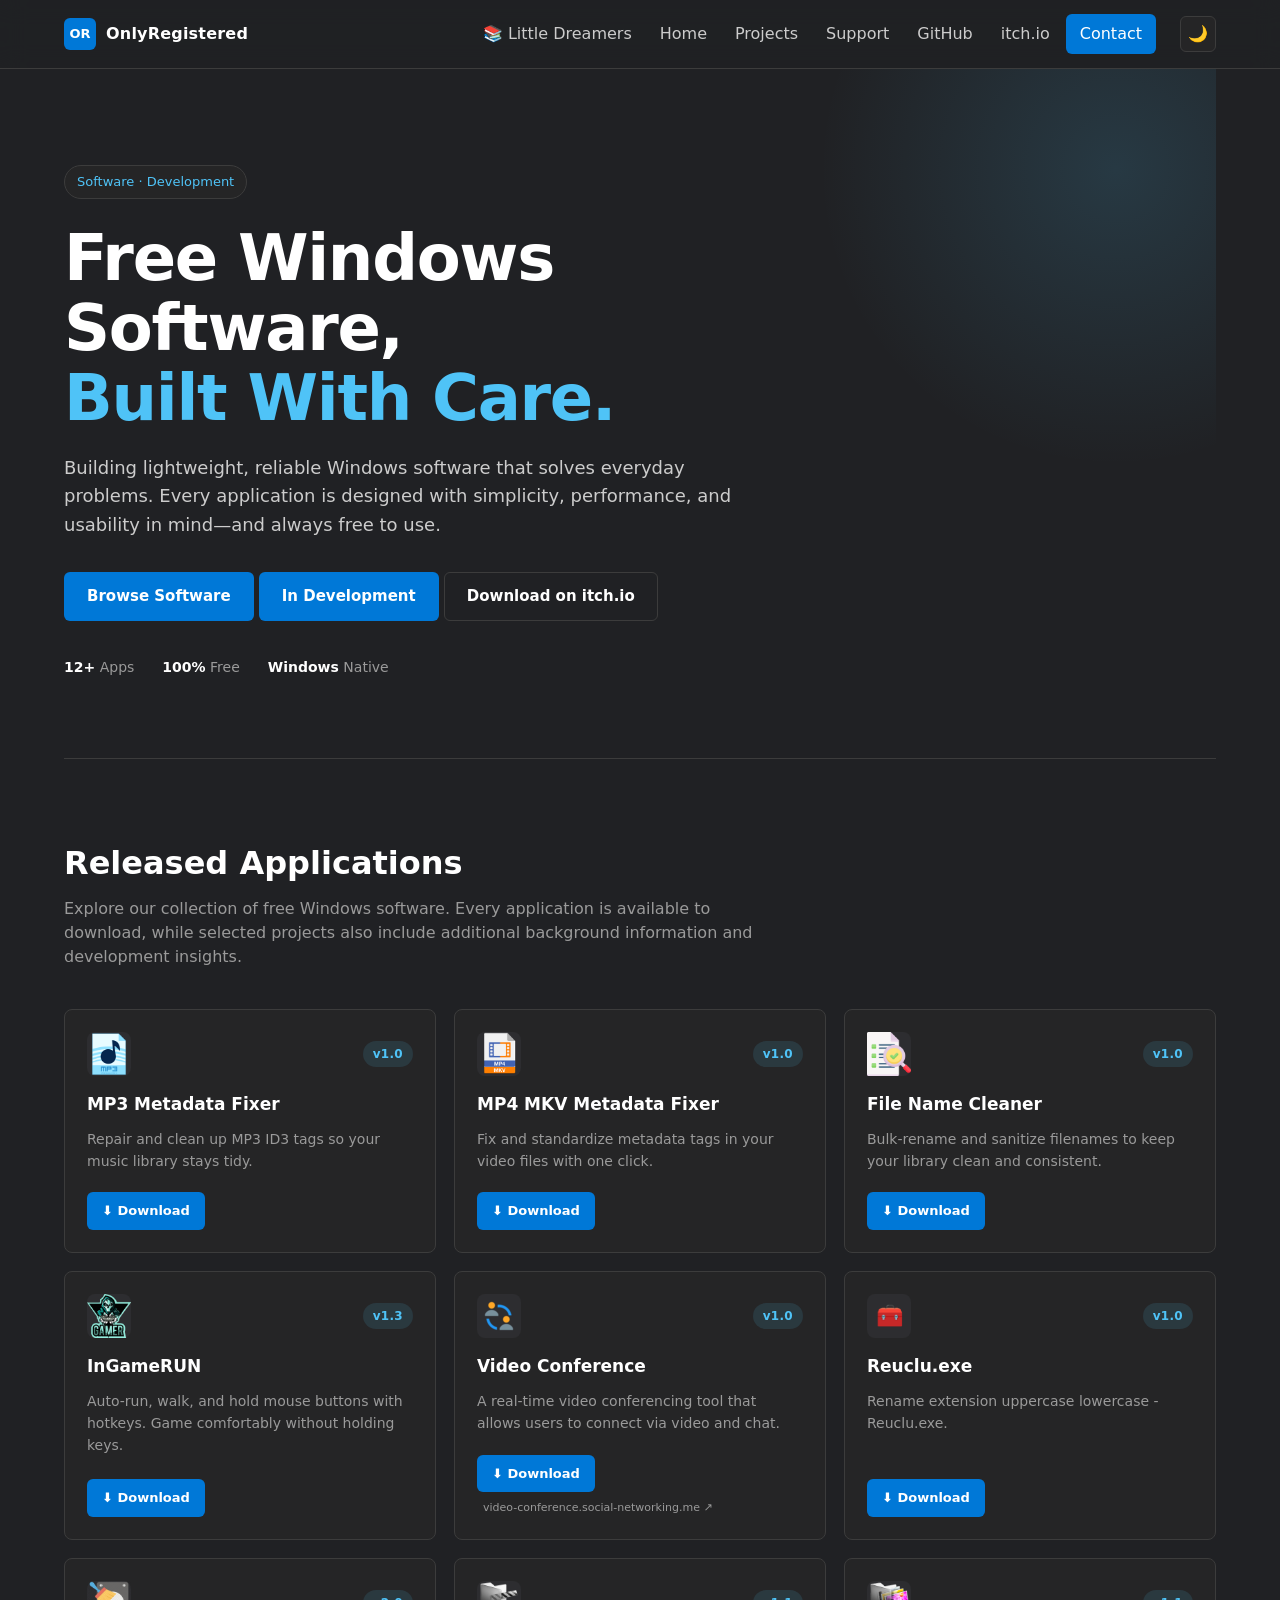
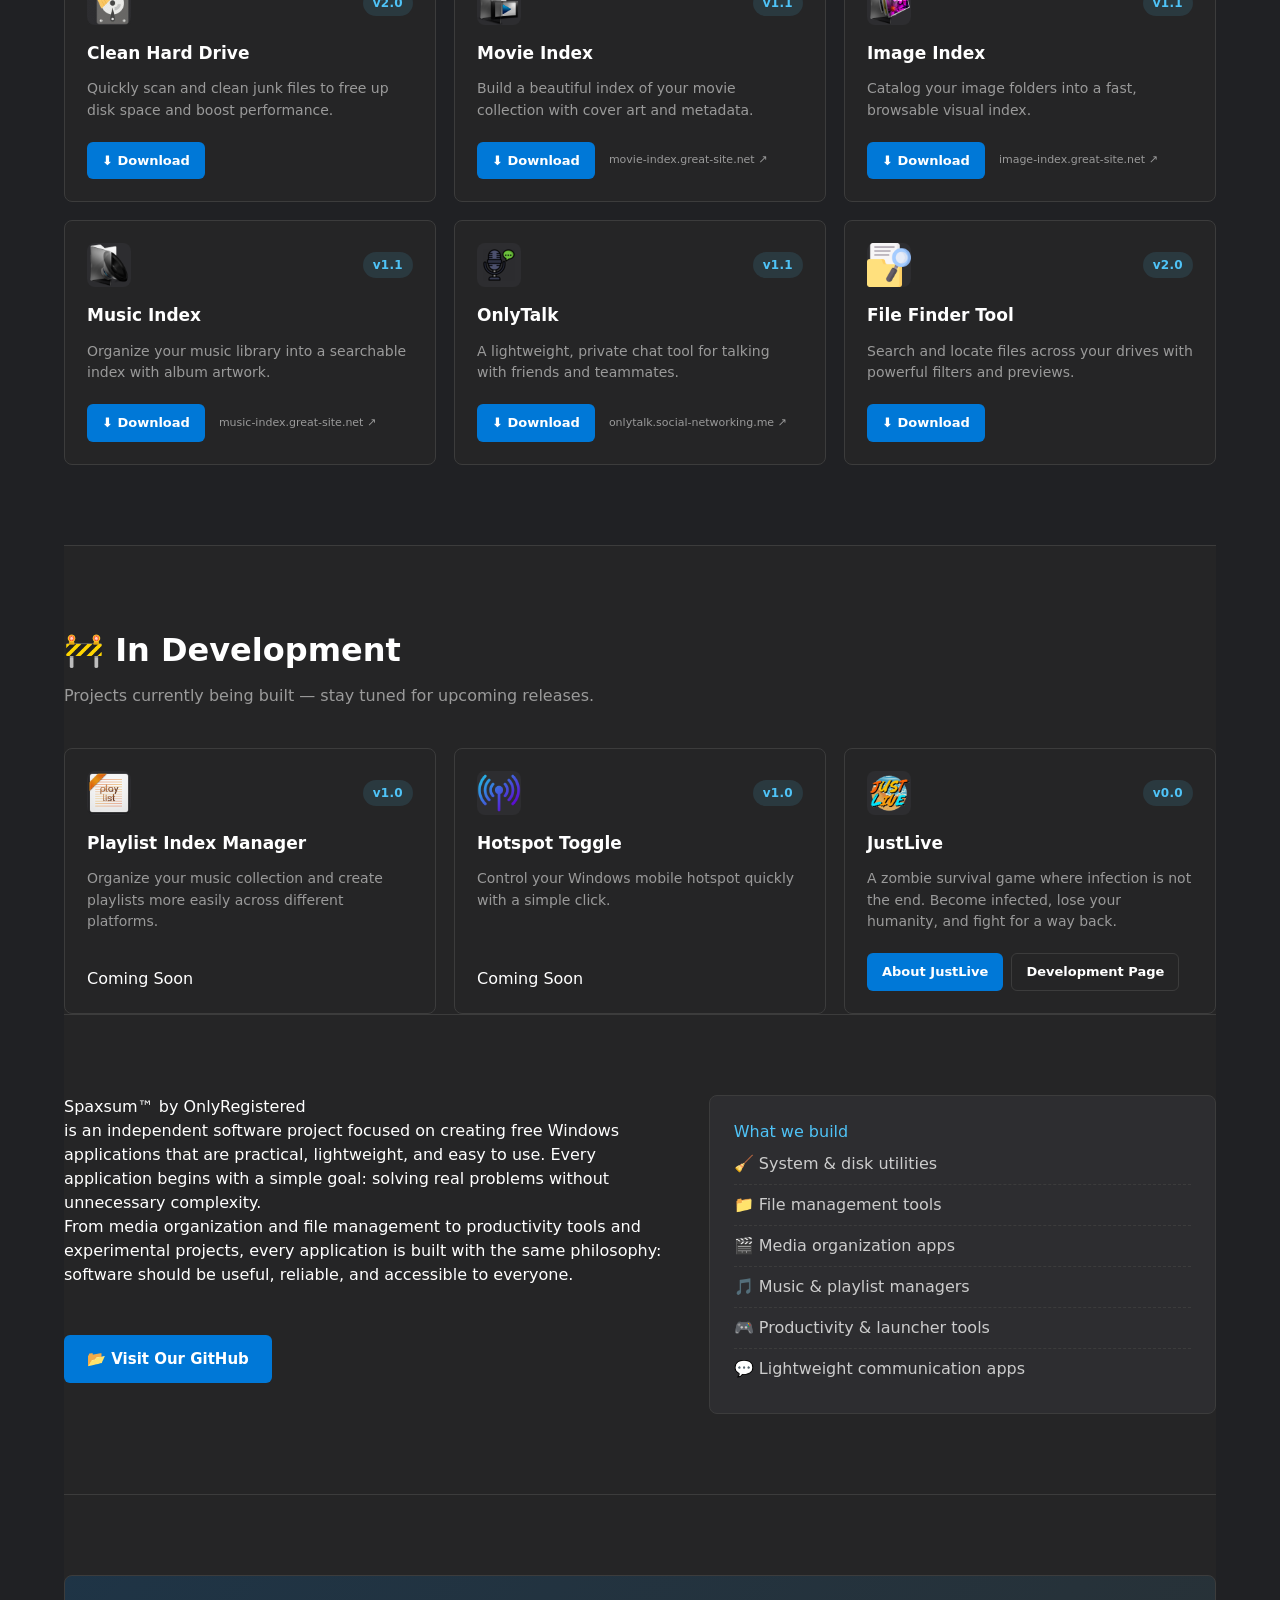
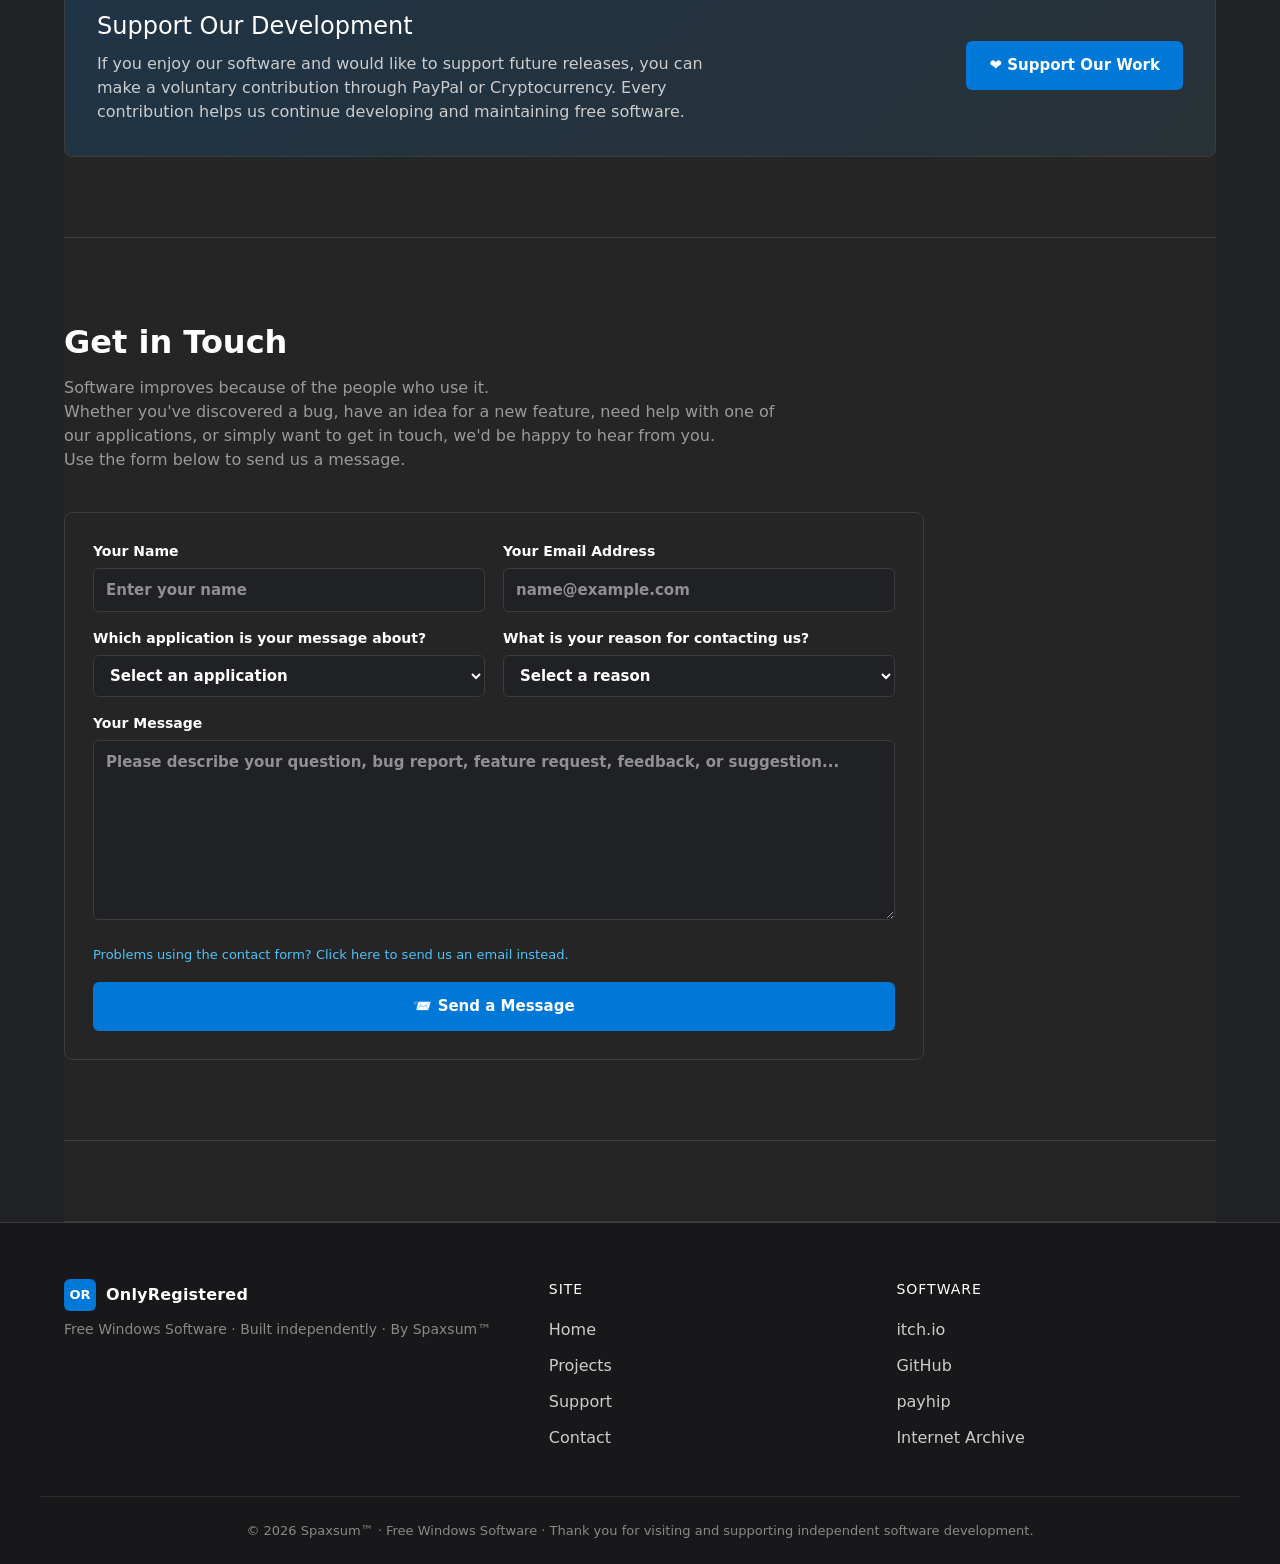
==== index.html @ 9652f5a6 "Update contact reasons in index.html Added 'Stories for Little Dreamers' option to contact reasons." ====
<!DOCTYPE html>
<html lang="en">

<head>

    <!-- =========================================================
         BASIC
    ========================================================== -->

    <meta charset="UTF-8">
    <meta http-equiv="X-UA-Compatible" content="IE=edge">
    <meta name="msvalidate.01" content="C530EC72AE4AB5C9B36F0B1F78B2D423" />
    <meta name="viewport"
          content="width=device-width, initial-scale=1, viewport-fit=cover">

    <meta name="theme-color" content="#111111">
    <meta name="color-scheme" content="dark">

    <title>Spaxsum™ by OnlyRegistered | Free Windows Software</title>

    <meta name="description"
          content="Discover free Windows software by Spaxsum™, including utilities, media tools, file management tools, and productivity apps with free downloads.">

    <meta name="keywords"
          content="Windows software, freeware, Windows utilities, desktop software, metadata editor, MP3 metadata, MP4 metadata, MKV metadata, file tools, Windows applications, productivity software, file manager, media tools, playlist manager, hotspot toggle, file finder, movie index, music index, image index, Windows downloads">

    <meta name="author"
          content="OnlyRegistered">

    <meta name="robots"
          content="index, follow, max-image-preview:large, max-snippet:-1, max-video-preview:-1">

    <meta name="language"
          content="English">

    <meta name="rating"
          content="General">

    <meta name="distribution"
          content="Global">

    <link rel="canonical"
          href="https://onlyregistered.github.io/appfeedback/">

    <!-- =========================================================
         PERFORMANCE
    ========================================================== -->

    <link rel="preconnect"
          href="https://fonts.googleapis.com">

    <link rel="preconnect"
          href="https://fonts.gstatic.com"
          crossorigin>

    <link rel="dns-prefetch"
          href="//fonts.googleapis.com">

    <link rel="dns-prefetch"
          href="//fonts.gstatic.com">

    <link href="https://fonts.googleapis.com/css2?family=Inter:wght@300;400;500;600;700;800&display=swap"
          rel="stylesheet">

    <!-- =========================================================
         ICONS
    ========================================================== -->

    <link rel="preconnect" href="https://fonts.googleapis.com">
    <link rel="preconnect" href="https://fonts.gstatic.com" crossorigin>
    <link rel="icon" href="https://onlyregistered.github.io/appfeedback/favicon.ico" type="image/ico">
    <link rel="icon" type="image/svg+xml" href="https://onlyregistered.github.io/appfeedback/assets/favicon.svg">
    <link rel="icon" href="https://onlyregistered.github.io/appfeedback/assets/favicon-32.png" sizes="32x32" type="image/png">
    <link rel="apple-touch-icon" href="https://onlyregistered.github.io/appfeedback/assets/apple-touch-icon.png">
    <link rel="manifest" href="/site.webmanifest">

    <!-- =========================================================
         OPEN GRAPH
    ========================================================== -->

    <meta property="og:type"
          content="website">

    <meta property="og:site_name"
          content="Spaxsum™">

    <meta property="og:title"
          content="Spaxsum™ | Professional Free Windows Software">

    <meta property="og:description"
          content="Discover free Windows software by Spaxsum™, including utilities, media tools, file management tools, and productivity apps with free downloads.">

    <meta property="og:url"
          content="https://onlyregistered.github.io/appfeedback/">

    <meta property="og:image"
          content="https://onlyregistered.github.io/appfeedback/assets/preview.png">

    <meta property="og:image:width"
          content="1200">

    <meta property="og:image:height"
          content="630">

    <!-- =========================================================
         TWITTER / X
    ========================================================== -->

    <meta name="twitter:card"
          content="summary_large_image">

    <meta name="twitter:title"
          content="Spaxsum™ | Free Windows Software">

    <meta name="twitter:description"
          content="Discover free Windows software by Spaxsum™, including utilities, media tools, file management tools, and productivity apps with free downloads.">

    <meta name="twitter:image"
          content="https://onlyregistered.github.io/appfeedback/assets/preview.png">

    <!-- =========================================================
         SEARCH ENGINES
    ========================================================== -->

    <meta name="application-name"
          content="Spaxsum™">

    <meta name="apple-mobile-web-app-title"
          content="Spaxsum™">

    <meta name="apple-mobile-web-app-capable"
          content="yes">

    <meta name="mobile-web-app-capable"
          content="yes">

    <meta name="format-detection"
          content="telephone=no">

    <!-- =========================================================
         STRUCTURED DATA
    ========================================================== -->

    <script type="application/ld+json">
{
 "@context":"https://schema.org",
 "@graph":[

 {
  "@type":"SoftwareApplication",
  "name":"Spaxsum™ Software Collection",
  "operatingSystem":"Windows",
  "applicationCategory":"UtilitiesApplication",
  "description":"Discover free Windows software by Spaxsum™, including utilities, media tools, file management tools, and productivity apps with free downloads.",
  "author":{
    "@type":"Organization",
    "name":"OnlyRegistered"
  },
  "url":"https://onlyregistered.github.io/appfeedback/"
 },

 {
  "@type":"Organization",
  "name":"OnlyRegistered",
  "url":"https://onlyregistered.github.io/appfeedback/",
  "logo":"https://onlyregistered.github.io/appfeedback/favicon.ico",
  "brand":{
    "@type":"Brand",
    "name":"Spaxsum™"
  },
  "sameAs":[
    "https://github.com/OnlyRegistered/",
    "https://onlyregistered.itch.io/"
  ]
 },

 {
  "@type":"WebSite",
  "name":"Spaxsum™",
  "url":"https://onlyregistered.github.io/appfeedback/",
  "publisher":{
    "@type":"Organization",
    "name":"OnlyRegistered"
  },
  "potentialAction":{
    "@type":"SearchAction",
    "target":"https://onlyregistered.github.io/appfeedback/?search={search_term_string}",
    "query-input":"required name=search_term_string"
  }
 },

 {
  "@type":"WebPage",
  "name":"Spaxsum™ - Free Windows Software",
  "url":"https://onlyregistered.github.io/appfeedback/",
  "description":"Professional freeware and Windows desktop utilities.",
  "isPartOf":{
    "@type":"WebSite",
    "name":"Spaxsum™"
  }
 }

 ]
}
    </script> 
    
    <style>
      /*! tailwindcss v4.3.0 | MIT License | https://tailwindcss.com */@layer properties{@supports (((-webkit-hyphens:none)) and (not (margin-trim:inline))) or ((-moz-orient:inline) and (not (color:rgb(from red r g b)))){*,:before,:after,::backdrop{--tw-rotate-x:initial;--tw-rotate-y:initial;--tw-rotate-z:initial;--tw-skew-x:initial;--tw-skew-y:initial;--tw-space-y-reverse:0;--tw-border-style:solid;--tw-leading:initial;--tw-font-weight:initial;--tw-tracking:initial;--tw-shadow:0 0 #0000;--tw-shadow-color:initial;--tw-shadow-alpha:100%;--tw-inset-shadow:0 0 #0000;--tw-inset-shadow-color:initial;--tw-inset-shadow-alpha:100%;--tw-ring-color:initial;--tw-ring-shadow:0 0 #0000;--tw-inset-ring-color:initial;--tw-inset-ring-shadow:0 0 #0000;--tw-ring-inset:initial;--tw-ring-offset-width:0px;--tw-ring-offset-color:#fff;--tw-ring-offset-shadow:0 0 #0000;--tw-outline-style:solid;--tw-blur:initial;--tw-brightness:initial;--tw-contrast:initial;--tw-grayscale:initial;--tw-hue-rotate:initial;--tw-invert:initial;--tw-opacity:initial;--tw-saturate:initial;--tw-sepia:initial;--tw-drop-shadow:initial;--tw-drop-shadow-color:initial;--tw-drop-shadow-alpha:100%;--tw-drop-shadow-size:initial;--tw-backdrop-blur:initial;--tw-backdrop-brightness:initial;--tw-backdrop-contrast:initial;--tw-backdrop-grayscale:initial;--tw-backdrop-hue-rotate:initial;--tw-backdrop-invert:initial;--tw-backdrop-opacity:initial;--tw-backdrop-saturate:initial;--tw-backdrop-sepia:initial;--tw-animation-delay:0s;--tw-animation-direction:normal;--tw-animation-duration:initial;--tw-animation-fill-mode:none;--tw-animation-iteration-count:1;--tw-enter-blur:0;--tw-enter-opacity:1;--tw-enter-rotate:0;--tw-enter-scale:1;--tw-enter-translate-x:0;--tw-enter-translate-y:0;--tw-exit-blur:0;--tw-exit-opacity:1;--tw-exit-rotate:0;--tw-exit-scale:1;--tw-exit-translate-x:0;--tw-exit-translate-y:0}}}@layer theme{:root,:host{--font-sans:ui-sans-serif, system-ui, sans-serif, "Apple Color Emoji", "Segoe UI Emoji", "Segoe UI Symbol", "Noto Color Emoji";--font-mono:ui-monospace, SFMono-Regular, Menlo, Monaco, Consolas, "Liberation Mono", "Courier New", monospace;--spacing:.25rem;--container-sm:24rem;--container-md:28rem;--text-sm:.875rem;--text-sm--line-height:calc(1.25 / .875);--text-xl:1.25rem;--text-xl--line-height:calc(1.75 / 1.25);--text-2xl:1.5rem;--text-2xl--line-height:calc(2 / 1.5);--text-6xl:3.75rem;--text-6xl--line-height:1;--font-weight-medium:500;--font-weight-semibold:600;--font-weight-bold:700;--tracking-tight:-.025em;--animate-pulse:pulse 2s cubic-bezier(.4, 0, .6, 1) infinite;--default-transition-duration:.15s;--default-transition-timing-function:cubic-bezier(.4, 0, .2, 1);--default-font-family:var(--font-sans);--default-mono-font-family:var(--font-mono)}}@layer base{*,:after,:before,::backdrop{box-sizing:border-box;border:0 solid;margin:0;padding:0}::file-selector-button{box-sizing:border-box;border:0 solid;margin:0;padding:0}html,:host{-webkit-text-size-adjust:100%;tab-size:4;line-height:1.5;font-family:var(--default-font-family,ui-sans-serif, system-ui, sans-serif, "Apple Color Emoji", "Segoe UI Emoji", "Segoe UI Symbol", "Noto Color Emoji");font-feature-settings:var(--default-font-feature-settings,normal);font-variation-settings:var(--default-font-variation-settings,normal);-webkit-tap-highlight-color:transparent}hr{height:0;color:inherit;border-top-width:1px}abbr:where([title]){-webkit-text-decoration:underline dotted;text-decoration:underline dotted}h1,h2,h3,h4,h5,h6{font-size:inherit;font-weight:inherit}a{color:inherit;-webkit-text-decoration:inherit;text-decoration:inherit}b,strong{font-weight:bolder}code,kbd,samp,pre{font-family:var(--default-mono-font-family,ui-monospace, SFMono-Regular, Menlo, Monaco, Consolas, "Liberation Mono", "Courier New", monospace);font-feature-settings:var(--default-mono-font-feature-settings,normal);font-variation-settings:var(--default-mono-font-variation-settings,normal);font-size:1em}small{font-size:80%}sub,sup{vertical-align:baseline;font-size:75%;line-height:0;position:relative}sub{bottom:-.25em}sup{top:-.5em}table{text-indent:0;border-color:inherit;border-collapse:collapse}:-moz-focusring{outline:auto}progress{vertical-align:baseline}summary{display:list-item}ol,ul,menu{list-style:none}img,svg,video,canvas,audio,iframe,embed,object{vertical-align:middle;display:block}img,video{max-width:100%;height:auto}button,input,select,optgroup,textarea{font:inherit;font-feature-settings:inherit;font-variation-settings:inherit;letter-spacing:inherit;color:inherit;opacity:1;background-color:#0000;border-radius:0}::file-selector-button{font:inherit;font-feature-settings:inherit;font-variation-settings:inherit;letter-spacing:inherit;color:inherit;opacity:1;background-color:#0000;border-radius:0}:where(select:is([multiple],[size])) optgroup{font-weight:bolder}:where(select:is([multiple],[size])) optgroup option{padding-inline-start:20px}::file-selector-button{margin-inline-end:4px}::placeholder{opacity:1}@supports (not ((-webkit-appearance:-apple-pay-button))) or (contain-intrinsic-size:1px){::placeholder{color:currentColor}@supports (color:color-mix(in lab,red,red)){::placeholder{color:color-mix(in oklab,currentcolor 50%,transparent)}}}textarea{resize:vertical}::-webkit-search-decoration{-webkit-appearance:none}::-webkit-date-and-time-value{min-height:1lh;text-align:inherit}::-webkit-datetime-edit{display:inline-flex}::-webkit-datetime-edit-fields-wrapper{padding:0}::-webkit-datetime-edit{padding-block:0}::-webkit-datetime-edit-year-field{padding-block:0}::-webkit-datetime-edit-month-field{padding-block:0}::-webkit-datetime-edit-day-field{padding-block:0}::-webkit-datetime-edit-hour-field{padding-block:0}::-webkit-datetime-edit-minute-field{padding-block:0}::-webkit-datetime-edit-second-field{padding-block:0}::-webkit-datetime-edit-millisecond-field{padding-block:0}::-webkit-datetime-edit-meridiem-field{padding-block:0}::-webkit-calendar-picker-indicator{line-height:1}:-moz-ui-invalid{box-shadow:none}button,input:where([type=button],[type=reset],[type=submit]){appearance:button}::file-selector-button{appearance:button}::-webkit-inner-spin-button{height:auto}::-webkit-outer-spin-button{height:auto}[hidden]:where(:not([hidden=until-found])){display:none!important}*{border-color:var(--border)}body{background-color:var(--background);color:var(--foreground)}}@layer components;@layer utilities{.invisible{visibility:hidden}.visible{visibility:visible}.absolute{position:absolute}.fixed{position:fixed}.relative{position:relative}.static{position:static}.sticky{position:sticky}.top-3{top:calc(var(--spacing) * 3)}.right-3{right:calc(var(--spacing) * 3)}.left-\[-9999px\]{left:-9999px}.\!container{width:100%!important}@media(min-width:40rem){.\!container{max-width:40rem!important}}@media(min-width:48rem){.\!container{max-width:48rem!important}}@media(min-width:64rem){.\!container{max-width:64rem!important}}@media(min-width:80rem){.\!container{max-width:80rem!important}}@media(min-width:96rem){.\!container{max-width:96rem!important}}.container{width:100%}@media(min-width:40rem){.container{max-width:40rem}}@media(min-width:48rem){.container{max-width:48rem}}@media(min-width:64rem){.container{max-width:64rem}}@media(min-width:80rem){.container{max-width:80rem}}@media(min-width:96rem){.container{max-width:96rem}}.block{display:block}.contents{display:contents}.flex{display:flex}.grid{display:grid}.hidden{display:none}.inline{display:inline}.inline-flex{display:inline-flex}.table{display:table}.h-0{height:calc(var(--spacing) * 0)}.h-4{height:calc(var(--spacing) * 4)}.h-8{height:calc(var(--spacing) * 8)}.h-9{height:calc(var(--spacing) * 9)}.h-10{height:calc(var(--spacing) * 10)}.h-11{height:calc(var(--spacing) * 11)}.h-24{height:calc(var(--spacing) * 24)}.min-h-dvh{min-height:100dvh}.min-h-screen{min-height:100vh}.w-0{width:calc(var(--spacing) * 0)}.w-4{width:calc(var(--spacing) * 4)}.w-8{width:calc(var(--spacing) * 8)}.w-10{width:calc(var(--spacing) * 10)}.w-24{width:calc(var(--spacing) * 24)}.w-full{width:100%}.max-w-md{max-width:var(--container-md)}.max-w-sm{max-width:var(--container-sm)}.shrink{flex-shrink:1}.transform{transform:var(--tw-rotate-x,) var(--tw-rotate-y,) var(--tw-rotate-z,) var(--tw-skew-x,) var(--tw-skew-y,)}.animate-in{animation:enter var(--tw-animation-duration,var(--tw-duration,.15s))var(--tw-ease,ease)var(--tw-animation-delay,0s)var(--tw-animation-iteration-count,1)var(--tw-animation-direction,normal)var(--tw-animation-fill-mode,none)}.animate-pulse{animation:var(--animate-pulse)}.resize{resize:both}.flex-col{flex-direction:column}.flex-wrap{flex-wrap:wrap}.items-center{align-items:center}.items-end{align-items:flex-end}.justify-center{justify-content:center}.gap-1\.5{gap:calc(var(--spacing) * 1.5)}.gap-2{gap:calc(var(--spacing) * 2)}.gap-3{gap:calc(var(--spacing) * 3)}.gap-4{gap:calc(var(--spacing) * 4)}.gap-6{gap:calc(var(--spacing) * 6)}:where(.space-y-1>:not(:last-child)){--tw-space-y-reverse:0;margin-block-start:calc(calc(var(--spacing) * 1) * var(--tw-space-y-reverse));margin-block-end:calc(calc(var(--spacing) * 1) * calc(1 - var(--tw-space-y-reverse)))}:where(.space-y-1\.5>:not(:last-child)){--tw-space-y-reverse:0;margin-block-start:calc(calc(var(--spacing) * 1.5) * var(--tw-space-y-reverse));margin-block-end:calc(calc(var(--spacing) * 1.5) * calc(1 - var(--tw-space-y-reverse)))}:where(.space-y-4>:not(:last-child)){--tw-space-y-reverse:0;margin-block-start:calc(calc(var(--spacing) * 4) * var(--tw-space-y-reverse));margin-block-end:calc(calc(var(--spacing) * 4) * calc(1 - var(--tw-space-y-reverse)))}:where(.space-y-5>:not(:last-child)){--tw-space-y-reverse:0;margin-block-start:calc(calc(var(--spacing) * 5) * var(--tw-space-y-reverse));margin-block-end:calc(calc(var(--spacing) * 5) * calc(1 - var(--tw-space-y-reverse)))}.rounded-full{border-radius:3.40282e38px}.rounded-lg{border-radius:var(--radius)}.rounded-md{border-radius:calc(var(--radius) - 2px)}.rounded-xl{border-radius:calc(var(--radius) + 4px)}.border{border-style:var(--tw-border-style);border-width:1px}.border-border{border-color:var(--border)}.border-destructive\/30{border-color:var(--destructive)}@supports (color:color-mix(in lab,red,red)){.border-destructive\/30{border-color:color-mix(in oklab,var(--destructive) 30%,transparent)}}.border-green-200{border-color:var(--secondary)}.border-input{border-color:var(--input)}.border-neutral-300{border-color:var(--border)}.bg-background{background-color:var(--background)}.bg-card{background-color:var(--card)}.bg-destructive,.bg-destructive\/10{background-color:var(--destructive)}@supports (color:color-mix(in lab,red,red)){.bg-destructive\/10{background-color:color-mix(in oklab,var(--destructive) 10%,transparent)}}.bg-foreground{background-color:var(--foreground)}.bg-green-50,.bg-muted{background-color:var(--muted)}.bg-neutral-900{background-color:var(--foreground)}.bg-primary{background-color:var(--primary)}.bg-secondary{background-color:var(--secondary)}.p-6{padding:calc(var(--spacing) * 6)}.p-7{padding:calc(var(--spacing) * 7)}.px-3{padding-inline:calc(var(--spacing) * 3)}.px-4{padding-inline:calc(var(--spacing) * 4)}.px-6{padding-inline:calc(var(--spacing) * 6)}.px-8{padding-inline:calc(var(--spacing) * 8)}.py-2{padding-block:calc(var(--spacing) * 2)}.py-3{padding-block:calc(var(--spacing) * 3)}.pt-0{padding-top:calc(var(--spacing) * 0)}.text-center{text-align:center}.text-2xl{font-size:var(--text-2xl);line-height:var(--tw-leading,var(--text-2xl--line-height))}.text-6xl{font-size:var(--text-6xl);line-height:var(--tw-leading,var(--text-6xl--line-height))}.text-sm{font-size:var(--text-sm);line-height:var(--tw-leading,var(--text-sm--line-height))}.text-xl{font-size:var(--text-xl);line-height:var(--tw-leading,var(--text-xl--line-height))}.leading-none{--tw-leading:1;line-height:1}.font-bold{--tw-font-weight:var(--font-weight-bold);font-weight:var(--font-weight-bold)}.font-medium{--tw-font-weight:var(--font-weight-medium);font-weight:var(--font-weight-medium)}.font-semibold{--tw-font-weight:var(--font-weight-semibold);font-weight:var(--font-weight-semibold)}.tracking-tight{--tw-tracking:var(--tracking-tight);letter-spacing:var(--tracking-tight)}.whitespace-nowrap{white-space:nowrap}.text-background{color:var(--background)}.text-card-foreground{color:var(--card-foreground)}.text-destructive{color:var(--destructive)}.text-destructive-foreground{color:var(--destructive-foreground)}.text-foreground,.text-foreground\/60{color:var(--foreground)}@supports (color:color-mix(in lab,red,red)){.text-foreground\/60{color:color-mix(in oklab,var(--foreground) 60%,transparent)}}.text-foreground\/80{color:var(--foreground)}@supports (color:color-mix(in lab,red,red)){.text-foreground\/80{color:color-mix(in oklab,var(--foreground) 80%,transparent)}}.text-green-800{color:var(--primary)}.text-muted-foreground,.text-neutral-600{color:var(--muted-foreground)}.text-primary{color:var(--primary)}.text-primary-foreground{color:var(--primary-foreground)}.text-red-500,.text-red-600{color:var(--destructive)}.text-secondary-foreground{color:var(--secondary-foreground)}.text-white{color:var(--foreground)}.lowercase{text-transform:lowercase}.uppercase{text-transform:uppercase}.italic{font-style:italic}.underline-offset-4{text-underline-offset:4px}.antialiased{-webkit-font-smoothing:antialiased;-moz-osx-font-smoothing:grayscale}.opacity-0{opacity:0}.shadow-sm{--tw-shadow:0 1px 3px 0 var(--tw-shadow-color,#0000001a), 0 1px 2px -1px var(--tw-shadow-color,#0000001a);box-shadow:var(--tw-inset-shadow),var(--tw-inset-ring-shadow),var(--tw-ring-offset-shadow),var(--tw-ring-shadow),var(--tw-shadow)}.shadow-xl{--tw-shadow:0 20px 25px -5px var(--tw-shadow-color,#0000001a), 0 8px 10px -6px var(--tw-shadow-color,#0000001a);box-shadow:var(--tw-inset-shadow),var(--tw-inset-ring-shadow),var(--tw-ring-offset-shadow),var(--tw-ring-shadow),var(--tw-shadow)}.ring-offset-background{--tw-ring-offset-color:var(--background)}.outline{outline-style:var(--tw-outline-style);outline-width:1px}.blur{--tw-blur:blur(8px);filter:var(--tw-blur,) var(--tw-brightness,) var(--tw-contrast,) var(--tw-grayscale,) var(--tw-hue-rotate,) var(--tw-invert,) var(--tw-saturate,) var(--tw-sepia,) var(--tw-drop-shadow,)}.filter{filter:var(--tw-blur,) var(--tw-brightness,) var(--tw-contrast,) var(--tw-grayscale,) var(--tw-hue-rotate,) var(--tw-invert,) var(--tw-saturate,) var(--tw-sepia,) var(--tw-drop-shadow,)}.backdrop-filter{-webkit-backdrop-filter:var(--tw-backdrop-blur,) var(--tw-backdrop-brightness,) var(--tw-backdrop-contrast,) var(--tw-backdrop-grayscale,) var(--tw-backdrop-hue-rotate,) var(--tw-backdrop-invert,) var(--tw-backdrop-opacity,) var(--tw-backdrop-saturate,) var(--tw-backdrop-sepia,);backdrop-filter:var(--tw-backdrop-blur,) var(--tw-backdrop-brightness,) var(--tw-backdrop-contrast,) var(--tw-backdrop-grayscale,) var(--tw-backdrop-hue-rotate,) var(--tw-backdrop-invert,) var(--tw-backdrop-opacity,) var(--tw-backdrop-saturate,) var(--tw-backdrop-sepia,)}.transition{transition-property:color,background-color,border-color,outline-color,text-decoration-color,fill,stroke,--tw-gradient-from,--tw-gradient-via,--tw-gradient-to,opacity,box-shadow,transform,translate,scale,rotate,filter,-webkit-backdrop-filter,backdrop-filter,display,content-visibility,overlay,pointer-events;transition-timing-function:var(--tw-ease,var(--default-transition-timing-function));transition-duration:var(--tw-duration,var(--default-transition-duration))}.transition-colors{transition-property:color,background-color,border-color,outline-color,text-decoration-color,fill,stroke,--tw-gradient-from,--tw-gradient-via,--tw-gradient-to;transition-timing-function:var(--tw-ease,var(--default-transition-timing-function));transition-duration:var(--tw-duration,var(--default-transition-duration))}.transition-opacity{transition-property:opacity;transition-timing-function:var(--tw-ease,var(--default-transition-timing-function));transition-duration:var(--tw-duration,var(--default-transition-duration))}.outline-none{--tw-outline-style:none;outline-style:none}.paused{animation-play-state:paused}.running{animation-play-state:running}.file\:border-0::file-selector-button{border-style:var(--tw-border-style);border-width:0}.file\:bg-transparent::file-selector-button{background-color:#0000}.file\:text-sm::file-selector-button{font-size:var(--text-sm);line-height:var(--tw-leading,var(--text-sm--line-height))}.file\:font-medium::file-selector-button{--tw-font-weight:var(--font-weight-medium);font-weight:var(--font-weight-medium)}.placeholder\:text-muted-foreground::placeholder{color:var(--muted-foreground)}@media(hover:hover){.hover\:bg-accent:hover{background-color:var(--accent)}.hover\:bg-destructive\/90:hover{background-color:var(--destructive)}@supports (color:color-mix(in lab,red,red)){.hover\:bg-destructive\/90:hover{background-color:color-mix(in oklab,var(--destructive) 90%,transparent)}}.hover\:bg-muted:hover{background-color:var(--muted)}.hover\:bg-primary\/90:hover{background-color:var(--primary)}@supports (color:color-mix(in lab,red,red)){.hover\:bg-primary\/90:hover{background-color:color-mix(in oklab,var(--primary) 90%,transparent)}}.hover\:bg-secondary\/80:hover{background-color:var(--secondary)}@supports (color:color-mix(in lab,red,red)){.hover\:bg-secondary\/80:hover{background-color:color-mix(in oklab,var(--secondary) 80%,transparent)}}.hover\:text-accent-foreground:hover{color:var(--accent-foreground)}.hover\:text-foreground:hover{color:var(--foreground)}.hover\:underline:hover{text-decoration-line:underline}.hover\:opacity-90:hover{opacity:.9}}.focus\:border-neutral-900:focus{border-color:var(--foreground)}.focus-visible\:ring-2:focus-visible{--tw-ring-shadow:var(--tw-ring-inset,) 0 0 0 calc(2px + var(--tw-ring-offset-width)) var(--tw-ring-color,currentcolor);box-shadow:var(--tw-inset-shadow),var(--tw-inset-ring-shadow),var(--tw-ring-offset-shadow),var(--tw-ring-shadow),var(--tw-shadow)}.focus-visible\:ring-ring:focus-visible{--tw-ring-color:var(--ring)}.focus-visible\:ring-offset-2:focus-visible{--tw-ring-offset-width:2px;--tw-ring-offset-shadow:var(--tw-ring-inset,) 0 0 0 var(--tw-ring-offset-width) var(--tw-ring-offset-color)}.focus-visible\:outline-none:focus-visible{--tw-outline-style:none;outline-style:none}.disabled\:pointer-events-none:disabled{pointer-events:none}.disabled\:cursor-not-allowed:disabled{cursor:not-allowed}.disabled\:opacity-50:disabled{opacity:.5}@media(min-width:40rem){.sm\:inline{display:inline}}@media(min-width:48rem){.md\:hidden{display:none}}@media(min-width:64rem){.lg\:hidden{display:none}}.\[\&_svg\]\:size-4 svg{width:calc(var(--spacing) * 4);height:calc(var(--spacing) * 4)}.\[\&_svg\]\:shrink-0 svg{flex-shrink:0}}@property --tw-animation-delay{syntax:"*";inherits:false;initial-value:0s}@property --tw-animation-direction{syntax:"*";inherits:false;initial-value:normal}@property --tw-animation-duration{syntax:"*";inherits:false}@property --tw-animation-fill-mode{syntax:"*";inherits:false;initial-value:none}@property --tw-animation-iteration-count{syntax:"*";inherits:false;initial-value:1}@property --tw-enter-blur{syntax:"*";inherits:false;initial-value:0}@property --tw-enter-opacity{syntax:"*";inherits:false;initial-value:1}@property --tw-enter-rotate{syntax:"*";inherits:false;initial-value:0}@property --tw-enter-scale{syntax:"*";inherits:false;initial-value:1}@property --tw-enter-translate-x{syntax:"*";inherits:false;initial-value:0}@property --tw-enter-translate-y{syntax:"*";inherits:false;initial-value:0}@property --tw-exit-blur{syntax:"*";inherits:false;initial-value:0}@property --tw-exit-opacity{syntax:"*";inherits:false;initial-value:1}@property --tw-exit-rotate{syntax:"*";inherits:false;initial-value:0}@property --tw-exit-scale{syntax:"*";inherits:false;initial-value:1}@property --tw-exit-translate-x{syntax:"*";inherits:false;initial-value:0}@property --tw-exit-translate-y{syntax:"*";inherits:false;initial-value:0}:root{--radius:.625rem;--background:#190f12;--foreground:#f3e8e3;--card:#26171b;--card-foreground:#f3e8e3;--popover:#26171b;--popover-foreground:#f3e8e3;--primary:#b0435a;--primary-foreground:#fff;--secondary:#362027;--secondary-foreground:#f3e8e3;--muted:#362027;--muted-foreground:#b19a91;--accent:#d9a65a;--accent-foreground:#0b0b0f;--border:#462a32;--input:#462a32;--ring:#b0435a;--destructive:#e5484d;--destructive-foreground:#fff;--chart-1:#b0435a;--chart-2:#d9a65a;--chart-3:#b06643;--chart-4:#d96b5a;--chart-5:#b043a3;--sidebar:#130b0d;--sidebar-foreground:#f3e8e3;--sidebar-primary:#b0435a;--sidebar-primary-foreground:#fff;--sidebar-accent:#362027;--sidebar-accent-foreground:#f3e8e3;--sidebar-border:#3f262e;--sidebar-ring:#b0435a;--brand:#b0435a;--brand-dark:#843243;--accent-color:#d9a65a}.dark{--background:oklch(14.5% 0 0);--foreground:oklch(98.5% 0 0);--card:oklch(20.5% 0 0);--card-foreground:oklch(98.5% 0 0);--popover:oklch(20.5% 0 0);--popover-foreground:oklch(98.5% 0 0);--primary:oklch(92.2% 0 0);--primary-foreground:oklch(20.5% 0 0);--secondary:oklch(26.9% 0 0);--secondary-foreground:oklch(98.5% 0 0);--muted:oklch(26.9% 0 0);--muted-foreground:oklch(70.8% 0 0);--accent:oklch(26.9% 0 0);--accent-foreground:oklch(98.5% 0 0);--destructive:oklch(70.4% .191 22.216);--destructive-foreground:oklch(98.5% 0 0);--border:oklch(100% 0 0/.1);--input:oklch(100% 0 0/.15);--ring:oklch(55.6% 0 0);--chart-1:oklch(48.8% .243 264.376);--chart-2:oklch(69.6% .17 162.48);--chart-3:oklch(76.9% .188 70.08);--chart-4:oklch(62.7% .265 303.9);--chart-5:oklch(64.5% .246 16.439);--sidebar:oklch(20.5% 0 0);--sidebar-foreground:oklch(98.5% 0 0);--sidebar-primary:oklch(48.8% .243 264.376);--sidebar-primary-foreground:oklch(98.5% 0 0);--sidebar-accent:oklch(26.9% 0 0);--sidebar-accent-foreground:oklch(98.5% 0 0);--sidebar-border:oklch(100% 0 0/.1);--sidebar-ring:oklch(55.6% 0 0)}:where(div,a,figure,article):not(.absolute):not(.fixed):not(.sticky):has(>img[class*=object-cover][class*=absolute]){position:relative}:where(div,a,figure,article):not(.absolute):not(.fixed):not(.sticky):has(>img[class*=object-cover][class*=absolute]):after{content:"";pointer-events:none;background:linear-gradient(#0000001a,#0000002e 45%,#00000094);position:absolute;inset:0}[class*=animate-]{animation-fill-mode:both}@media(prefers-reduced-motion:reduce){[class*=animate-]{opacity:1!important;animation:none!important;transform:none!important}}@property --tw-rotate-x{syntax:"*";inherits:false}@property --tw-rotate-y{syntax:"*";inherits:false}@property --tw-rotate-z{syntax:"*";inherits:false}@property --tw-skew-x{syntax:"*";inherits:false}@property --tw-skew-y{syntax:"*";inherits:false}@property --tw-space-y-reverse{syntax:"*";inherits:false;initial-value:0}@property --tw-border-style{syntax:"*";inherits:false;initial-value:solid}@property --tw-leading{syntax:"*";inherits:false}@property --tw-font-weight{syntax:"*";inherits:false}@property --tw-tracking{syntax:"*";inherits:false}@property --tw-shadow{syntax:"*";inherits:false;initial-value:0 0 #0000}@property --tw-shadow-color{syntax:"*";inherits:false}@property --tw-shadow-alpha{syntax:"<percentage>";inherits:false;initial-value:100%}@property --tw-inset-shadow{syntax:"*";inherits:false;initial-value:0 0 #0000}@property --tw-inset-shadow-color{syntax:"*";inherits:false}@property --tw-inset-shadow-alpha{syntax:"<percentage>";inherits:false;initial-value:100%}@property --tw-ring-color{syntax:"*";inherits:false}@property --tw-ring-shadow{syntax:"*";inherits:false;initial-value:0 0 #0000}@property --tw-inset-ring-color{syntax:"*";inherits:false}@property --tw-inset-ring-shadow{syntax:"*";inherits:false;initial-value:0 0 #0000}@property --tw-ring-inset{syntax:"*";inherits:false}@property --tw-ring-offset-width{syntax:"<length>";inherits:false;initial-value:0}@property --tw-ring-offset-color{syntax:"*";inherits:false;initial-value:#fff}@property --tw-ring-offset-shadow{syntax:"*";inherits:false;initial-value:0 0 #0000}@property --tw-outline-style{syntax:"*";inherits:false;initial-value:solid}@property --tw-blur{syntax:"*";inherits:false}@property --tw-brightness{syntax:"*";inherits:false}@property --tw-contrast{syntax:"*";inherits:false}@property --tw-grayscale{syntax:"*";inherits:false}@property --tw-hue-rotate{syntax:"*";inherits:false}@property --tw-invert{syntax:"*";inherits:false}@property --tw-opacity{syntax:"*";inherits:false}@property --tw-saturate{syntax:"*";inherits:false}@property --tw-sepia{syntax:"*";inherits:false}@property --tw-drop-shadow{syntax:"*";inherits:false}@property --tw-drop-shadow-color{syntax:"*";inherits:false}@property --tw-drop-shadow-alpha{syntax:"<percentage>";inherits:false;initial-value:100%}@property --tw-drop-shadow-size{syntax:"*";inherits:false}@property --tw-backdrop-blur{syntax:"*";inherits:false}@property --tw-backdrop-brightness{syntax:"*";inherits:false}@property --tw-backdrop-contrast{syntax:"*";inherits:false}@property --tw-backdrop-grayscale{syntax:"*";inherits:false}@property --tw-backdrop-hue-rotate{syntax:"*";inherits:false}@property --tw-backdrop-invert{syntax:"*";inherits:false}@property --tw-backdrop-opacity{syntax:"*";inherits:false}@property --tw-backdrop-saturate{syntax:"*";inherits:false}@property --tw-backdrop-sepia{syntax:"*";inherits:false}@keyframes pulse{50%{opacity:.5}}@keyframes enter{0%{opacity:var(--tw-enter-opacity,1);transform:translate3d(var(--tw-enter-translate-x,0),var(--tw-enter-translate-y,0),0)scale3d(var(--tw-enter-scale,1),var(--tw-enter-scale,1),var(--tw-enter-scale,1))rotate(var(--tw-enter-rotate,0));filter:blur(var(--tw-enter-blur,0))}}.astro-route-announcer{position:absolute;left:0;top:0;clip:rect(0 0 0 0);clip-path:inset(50%);overflow:hidden;white-space:nowrap;width:1px;height:1px}body{font-family:Inter,ui-sans-serif,system-ui,-apple-system,BlinkMacSystemFont,Segoe UI,sans-serif}h1,h2,h3,h4,h5,h6,:is(h1,h2,h3,h4,h5,h6) *{font-style:normal!important}section[class*=min-h-screen][class*=items-end],section[class*=min-h-dvh][class*=items-end]{align-items:center!important}body>main>section:first-child[class*=min-h-screen],body>section:first-of-type[class*=min-h-screen],main>section:first-of-type[class*=min-h-screen]{min-height:clamp(34rem,82vh,60rem)!important}
</style>

<style>:root{--or-bg: #202124;--or-surface: #252526;--or-surface-2: #2d2d30;--or-border: #3c3c3c;--or-text: #ffffff;--or-text-dim: #cccccc;--or-text-muted: #9a9a9a;--or-accent: #4fc3f7;--or-accent-strong: #0078d7;--or-accent-hover: #1590f0;--or-radius: 8px}:root[data-theme=light]{--or-bg: #f3f3f3;--or-surface: #ffffff;--or-surface-2: #fafafa;--or-border: #e0e0e0;--or-text: #1f1f1f;--or-text-dim: #444444;--or-text-muted: #6a6a6a}html{scroll-behavior:smooth}body{font-family:Segoe UI,Segoe UI Variable,system-ui,-apple-system,Arial,sans-serif;background:var(--or-bg);color:var(--or-text);margin:0;-webkit-font-smoothing:antialiased}a{color:var(--or-accent);text-decoration:none}a:hover{color:var(--or-accent-hover);text-decoration:underline}.topbar{position:sticky;top:0;z-index:50;background:#202124d9;backdrop-filter:blur(12px);-webkit-backdrop-filter:blur(12px);border-bottom:1px solid var(--or-border)}:root[data-theme=light] .topbar{background:#ffffffd9}.topbar-inner{max-width:1200px;margin:0 auto;padding:14px 24px;display:flex;align-items:center;gap:24px}.brand{display:flex;align-items:center;gap:10px;color:var(--or-text)!important;font-weight:600}.brand:hover{text-decoration:none}.brand-mark{display:inline-flex;align-items:center;justify-content:center;width:32px;height:32px;background:var(--or-accent-strong);color:#fff;border-radius:6px;font-weight:700;font-size:13px}.brand-text{font-size:16px;letter-spacing:.2px}.nav{display:flex;align-items:center;gap:4px;margin-left:auto;flex-wrap:wrap}.nav a{color:var(--or-text-dim)!important;font-weight:500;padding:8px 12px;border-radius:6px;transition:background .15s,color .15s}.nav a:hover{background:var(--or-surface);color:var(--or-text)!important;text-decoration:none}.nav .nav-cta{background:var(--or-accent-strong);color:#fff!important;padding:8px 14px;border-radius:6px}.nav .nav-cta:hover{background:var(--or-accent-hover)}.theme-toggle{width:36px;height:36px;border-radius:6px;border:1px solid var(--or-border);background:var(--or-surface);color:var(--or-text);cursor:pointer;display:inline-flex;align-items:center;justify-content:center}.theme-toggle:hover{background:var(--or-surface-2)}main{max-width:1200px;margin:0 auto;padding:0 24px}.hero{position:relative;overflow:hidden;padding:96px 0 80px;border-bottom:1px solid var(--or-border)}.hero-inner{max-width:820px}.hero-badge{display:inline-block;padding:6px 12px;border:1px solid var(--or-border);border-radius:999px;color:var(--or-accent);font-size:13px;font-weight:500;margin-bottom:24px;background:var(--or-surface)}.hero h1{font-size:clamp(36px,6vw,64px);font-weight:700;line-height:1.1;letter-spacing:-.02em;margin:0 0 20px}.accent{color:var(--or-accent)}.hero-sub{font-size:18px;line-height:1.6;color:var(--or-text-dim);max-width:680px;margin:0 0 32px}.hero-cta{display:flex;gap:12px;flex-wrap:wrap;margin-bottom:36px}.hero-meta{display:flex;gap:28px;flex-wrap:wrap;color:var(--or-text-muted);font-size:14px}.hero-meta strong{color:var(--or-text)}.hero-glow{position:absolute;top:-200px;right:-200px;width:600px;height:600px;border-radius:50%;background:radial-gradient(circle,rgba(79,195,247,.15),transparent 70%);pointer-events:none;z-index:0}.hero-inner{position:relative;z-index:1}.btn{display:inline-flex;align-items:center;justify-content:center;gap:6px;padding:12px 22px;border-radius:6px;font-weight:600;font-size:15px;cursor:pointer;transition:background .15s,transform .15s,border-color .15s;border:1px solid transparent}.btn:hover{text-decoration:none;transform:translateY(-1px)}.btn-primary{background:var(--or-accent-strong);color:#fff!important}.btn-primary:hover{background:var(--or-accent-hover)}.btn-ghost{background:transparent;color:var(--or-text)!important;border-color:var(--or-border)}.btn-ghost:hover{background:var(--or-surface);border-color:var(--or-accent)}.btn-sm{padding:8px 14px;font-size:13px}.btn-block{width:100%}.section{padding:80px 0}.section-alt{background:var(--or-surface);border-top:1px solid var(--or-border);border-bottom:1px solid var(--or-border)}.section-head{max-width:720px;margin-bottom:40px}.section-head h2{font-size:32px;font-weight:700;margin:0 0 10px;color:var(--or-text)}.section-head p{color:var(--or-text-muted);margin:0;font-size:16px}.cards{display:grid;gap:18px;grid-template-columns:repeat(auto-fill,minmax(300px,1fr))}.card{background:var(--or-surface);border:1px solid var(--or-border);border-radius:var(--or-radius);padding:22px;transition:border-color .15s,transform .15s,box-shadow .15s;display:flex;flex-direction:column;gap:12px}.card:hover{border-color:var(--or-accent);transform:translateY(-2px);box-shadow:0 8px 24px #00000040}.card-top{display:flex;align-items:center;justify-content:space-between}.card-icon{width:44px;height:44px;display:inline-flex;align-items:center;justify-content:center;background:var(--or-surface-2);border-radius:8px;font-size:22px}.card-version{font-size:12px;padding:4px 10px;border-radius:999px;background:#4fc3f71f;color:var(--or-accent);font-weight:600;letter-spacing:.3px}.card-title{font-size:17px;font-weight:600;margin:4px 0 0;color:var(--or-text)}.card-desc{color:var(--or-text-muted);font-size:14px;line-height:1.55;margin:0;flex:1}.card-actions{display:flex;flex-wrap:wrap;gap:8px;margin-top:8px}.grid-2{display:grid;grid-template-columns:1.2fr 1fr;gap:36px}@media(max-width:800px){.grid-2{grid-template-columns:1fr}}.info-panel{background:var(--or-surface-2);border:1px solid var(--or-border);border-radius:var(--or-radius);padding:24px}.info-panel h3{margin-top:0;color:var(--or-accent)}.clean-list{list-style:none;padding:0;margin:0}.clean-list li{padding:8px 0;border-bottom:1px dashed var(--or-border);color:var(--or-text-dim)}.clean-list li:last-child{border-bottom:none}.banner{display:flex;align-items:center;justify-content:space-between;gap:24px;flex-wrap:wrap;background:linear-gradient(135deg,#0078d72e,#4fc3f714);border:1px solid var(--or-border);border-radius:var(--or-radius);padding:32px}.banner h2{margin:0 0 8px;font-size:24px}.banner p{margin:0;color:var(--or-text-dim);max-width:620px}.form{background:var(--or-surface);border:1px solid var(--or-border);border-radius:var(--or-radius);padding:28px;max-width:860px}.form-row{display:grid;grid-template-columns:1fr 1fr;gap:18px}@media(max-width:700px){.form-row{grid-template-columns:1fr}}.form label{display:block;font-weight:600;color:var(--or-text);margin-bottom:16px;font-size:14px}.form input,.form select,.form textarea{width:100%;box-sizing:border-box;padding:10px 12px;margin-top:6px;background:var(--or-bg);color:var(--or-text);border:1px solid var(--or-border);border-radius:6px;font-size:15px;font-family:inherit}.form input:focus,.form select:focus,.form textarea:focus{outline:none;border-color:var(--or-accent-strong)}.form textarea{resize:vertical;min-height:140px}#contact-link{display:inline-block;margin-bottom:18px;font-size:13px}.footer{background:#18181a;color:#aaa;padding:56px 0 24px;border-top:1px solid var(--or-border)}.footer-inner{max-width:1200px;margin:0 auto;padding:0 24px;display:grid;grid-template-columns:1fr 1.5fr;gap:40px}@media(max-width:700px){.footer-inner{grid-template-columns:1fr}}.footer .brand{margin-bottom:8px}.footer-tag{color:#888;font-size:14px;margin:0}.footer-cols{display:grid;grid-template-columns:1fr 1fr;gap:28px}.footer-cols h4{color:#fff;margin:0 0 12px;font-size:14px;text-transform:uppercase;letter-spacing:1px}.footer-cols a{display:block;color:#ccc!important;padding:6px 0;font-weight:400}.footer-cols a:hover{color:var(--or-accent)!important;text-decoration:none}.footer-bottom{max-width:1200px;margin:40px auto 0;padding:24px 24px 0;border-top:1px solid #2a2a2a;text-align:center;color:#888;font-size:13px}.to-top{position:fixed;right:22px;bottom:22px;width:44px;height:44px;border-radius:50%;background:var(--or-accent-strong);color:#fff;border:none;cursor:pointer;font-size:20px;box-shadow:0 6px 20px #0006;opacity:0;pointer-events:none;transform:translateY(20px);transition:opacity .2s,transform .2s,background .15s;z-index:60}.to-top.show{opacity:1;pointer-events:auto;transform:translateY(0)}.to-top:hover{background:var(--or-accent-hover)}@media(max-width:720px){.nav{gap:0}.nav a{padding:8px;font-size:14px}.hero{padding:64px 0 48px}.section{padding:56px 0}}[data-reveal]{opacity:0;transform:translateY(20px);transition:opacity .7s ease,transform .7s ease}[data-reveal].visible{opacity:1;transform:none}
.legacy-link{
    display:inline-flex;
    align-items:center;
    font-size:11px;
    color:var(--or-text-muted);
    text-decoration:none;
    margin-left:6px;
    transition:color .15s ease;
}

.legacy-link:hover{
    color:var(--or-accent);
    text-decoration:underline;
}
</style>
</head> 

<body class="min-h-screen bg-background text-foreground antialiased">  
  <header class="topbar"> 
      <div class="topbar-inner"> 
            <a href="/" class="brand"> 
    <span class="brand-mark">OR</span> 
    <span class="brand-text">OnlyRegistered</span> 
  </a> 
    <nav class="nav" aria-label="Primary"> 
    <a href="https://onlyregistered.github.io/appfeedback/stories/">📚 Little Dreamers</a>
      <a href="https://onlyregistered.github.io/appfeedback/">Home</a> 
      <a href="https://onlyregistered.github.io/appfeedback/projects.html" class="active">Projects</a> 
      <a href="https://onlyregistered.github.io/appfeedback/support.html">Support</a> 
      <a href="https://github.com/OnlyRegistered" target="_blank" rel="noopener">GitHub</a> 
      <a href="https://onlyregistered.itch.io/" target="_blank" rel="noopener">itch.io</a> 
      <a href="https://onlyregistered.github.io/appfeedback/#feedback" class="nav-cta">Contact</a> 
    </nav> 

  <button class="theme-toggle" id="theme-toggle" aria-label="Toggle theme" type="button"> 
    <span class="t-icon" id="t-icon">🌙</span> 
</button> 

  </div> 
</header> 

<main> <!-- HERO --> 
  <section id="hero" class="hero" data-reveal> 
    <div class="hero-inner"> 
      <div class="hero-badge">Software · Development</div> 
      <h1>Free Windows Software,<br><span class="accent">Built With Care.</span>
      </h1><p class="hero-sub">
      Building lightweight, reliable Windows software that solves everyday problems.
      Every application is designed with simplicity, performance, and usability in mind—and always free to use.
      </p> 

<div class="hero-cta">     <div class="hero-buttons">
        <a href="#software" class="btn btn-primary">Browse Software</a>
        <a href="#development" class="btn btn-primary">In Development</a>
        <a href="https://onlyregistered.itch.io/"
           target="_blank"
           rel="noopener"
           class="btn btn-ghost">
            Download on itch.io</a>
    </div>
        
    <div class="hero-video">

</div>
    </div>

  <div class="hero-meta"> <span><strong>12+</strong> Apps</span> <span><strong>100%</strong> Free</span> 
      <span><strong>Windows</strong> Native</span> </div> 
</div> <div class="hero-glow" aria-hidden="true"></div> 
</section> 

<!-- SOFTWARE --> 
 <section id="software" class="section" data-reveal> 
      <div class="section-head"> 
            <h2>Released Applications</h2> 
            <p>Explore our collection of free Windows software. 
                  Every application is available to download, while selected projects also include additional background information and development insights.

            </p> 
      </div> 
      
<div class="cards"> 

  <article class="card"> <div class="card-top"> <div class="card-icon"><img src="https://onlyregistered.github.io/appfeedback/assets/MP3MetadataFixer.png" alt="MP3 Metadata Fixer icon" class="app-icon"></div> <span class="card-version">v1.0</span> </div> <h3 class="card-title">MP3 Metadata Fixer</h3> <p class="card-desc">Repair and clean up MP3 ID3 tags so your music library stays tidy.</p> <div class="card-actions"> <a href="https://onlyregistered.itch.io/mp3metadatafixer" target="_blank" rel="noopener" class="btn btn-primary btn-sm">⬇ Download</a>  </div> </article>
  <article class="card"> <div class="card-top"> <div class="card-icon"><img src="https://onlyregistered.github.io/appfeedback/assets/MP4MKVMetadataFixer.png" alt="MP4 MKV Metadata Fixer icon" class="app-icon"></div> <span class="card-version">v1.0</span> </div> <h3 class="card-title">MP4 MKV Metadata Fixer</h3> <p class="card-desc">Fix and standardize metadata tags in your video files with one click.</p> <div class="card-actions"> <a href="https://onlyregistered.itch.io/mp4mkvmetadatafixer" target="_blank" rel="noopener" class="btn btn-primary btn-sm">⬇ Download</a>  </div> </article>
  <article class="card"> <div class="card-top"> <div class="card-icon"><img src="https://onlyregistered.github.io/appfeedback/assets/FileNameCleaner.png" alt="File Name Cleaner icon" class="app-icon"></div> <span class="card-version">v1.0</span> </div> <h3 class="card-title">File Name Cleaner</h3> <p class="card-desc">Bulk-rename and sanitize filenames to keep your library clean and consistent.</p> <div class="card-actions"> <a href="https://onlyregistered.itch.io/filenamecleaner" target="_blank" rel="noopener" class="btn btn-primary btn-sm">⬇ Download</a>  </div> </article>
  <article class="card"> <div class="card-top"> <div class="card-icon"><img src="https://onlyregistered.github.io/appfeedback/assets/InGameRUN.png" alt="InGameRUN icon" class="app-icon"></div> <span class="card-version">v1.3</span> </div> <h3 class="card-title">InGameRUN</h3> <p class="card-desc">Auto-run, walk, and hold mouse buttons with hotkeys. Game comfortably without holding keys.</p> <div class="card-actions"> <a href="https://onlyregistered.itch.io/ingamerun" target="_blank" rel="noopener" class="btn btn-primary btn-sm">⬇ Download</a> </div> </article>
  <article class="card"> <div class="card-top"> <div class="card-icon"><img src="https://onlyregistered.github.io/appfeedback/assets/VideoConference.png" alt="Video Conference icon" class="app-icon"></div> <span class="card-version">v1.0</span> </div> <h3 class="card-title">Video Conference</h3> <p class="card-desc">A real-time video conferencing tool that allows users to connect via video and chat.</p> <div class="card-actions"> <a href="https://onlyregistered.itch.io/videoconference" target="_blank" rel="noopener" class="btn btn-primary btn-sm">⬇ Download</a>  <a href="https://video-conference.social-networking.me/" target="_blank" rel="noopener" class="legacy-link" title="Opens an external Spaxsum™ project website in a new tab.">video-conference.social-networking.me ↗</a></div></article>
  <article class="card"> <div class="card-top"> <div class="card-icon" aria-hidden="true">🧰</div> <span class="card-version">v1.0</span> </div> <h3 class="card-title">Reuclu.exe</h3> <p class="card-desc">Rename extension uppercase lowercase - Reuclu.exe.</p> <div class="card-actions"> <a href="https://onlyregistered.itch.io/reucluexe" target="_blank" rel="noopener" class="btn btn-primary btn-sm">⬇ Download</a>  </div> </article>
  <article class="card"> <div class="card-top"> <div class="card-icon"><img src="https://onlyregistered.github.io/appfeedback/assets/CleanHardDrive.png" alt="Clean Hard Drive icon" class="app-icon"></div> <span class="card-version">v2.0</span> </div> <h3 class="card-title">Clean Hard Drive</h3> <p class="card-desc">Quickly scan and clean junk files to free up disk space and boost performance.</p> <div class="card-actions"> <a href="https://onlyregistered.itch.io/cleanharddrive" target="_blank" rel="noopener" class="btn btn-primary btn-sm">⬇ Download</a>  </div> </article>
  
  <article class="card"> <div class="card-top"> <div class="card-icon"><img src="https://onlyregistered.github.io/appfeedback/assets/MovieIndex.png" alt="Movie Index icon" class="app-icon"></div> <span class="card-version">v1.1</span> </div> <h3 class="card-title">Movie Index</h3> <p class="card-desc">Build a beautiful index of your movie collection with cover art and metadata.</p> <div class="card-actions"> <a href="https://onlyregistered.itch.io/movieindex" target="_blank" rel="noopener" class="btn btn-primary btn-sm">⬇ Download</a> <a href="https://movie-index.great-site.net/" target="_blank" rel="noopener" class="legacy-link" title="Opens an external Spaxsum™ project website in a new tab.">movie-index.great-site.net ↗</a></div></article>
  <article class="card"> <div class="card-top"> <div class="card-icon"><img src="https://onlyregistered.github.io/appfeedback/assets/ImageIndex.png" alt="Image Index icon" class="app-icon"></div> <span class="card-version">v1.1</span> </div> <h3 class="card-title">Image Index</h3> <p class="card-desc">Catalog your image folders into a fast, browsable visual index.</p> <div class="card-actions"> <a href="https://onlyregistered.itch.io/imageindex" target="_blank" rel="noopener" class="btn btn-primary btn-sm">⬇ Download</a> <a href="https://image-index.great-site.net/" target="_blank" rel="noopener" class="legacy-link" title="Opens an external Spaxsum™ project website in a new tab.">image-index.great-site.net ↗</a></div></article>
  <article class="card"> <div class="card-top"> <div class="card-icon"><img src="https://onlyregistered.github.io/appfeedback/assets/MusicIndex.png" alt="Music Index icon" class="app-icon"></div> <span class="card-version">v1.1</span> </div> <h3 class="card-title">Music Index</h3> <p class="card-desc">Organize your music library into a searchable index with album artwork.</p> <div class="card-actions"> <a href="https://onlyregistered.itch.io/musicindex" target="_blank" rel="noopener" class="btn btn-primary btn-sm">⬇ Download</a> <a href="https://music-index.great-site.net/" target="_blank" rel="noopener" class="legacy-link" title="Opens an external Spaxsum™ project website in a new tab.">music-index.great-site.net ↗</a></div></article>
  <article class="card"><div class="card-top"><div class="card-icon"><img src="https://onlyregistered.github.io/appfeedback/assets/OnlyTalk.png" alt="OnlyTalk icon" class="app-icon"></div><span class="card-version">v1.1</span></div><h3 class="card-title">OnlyTalk</h3><p class="card-desc">A lightweight, private chat tool for talking with friends and teammates.</p><div class="card-actions"><a href="https://onlyregistered.itch.io/onlytalk" target="_blank" rel="noopener" class="btn btn-primary btn-sm">⬇ Download</a><a href="https://onlytalk.social-networking.me/" target="_blank" rel="noopener" class="legacy-link" title="Opens an external Spaxsum™ project website in a new tab.">onlytalk.social-networking.me ↗</a></div></article>
  
  
  <article class="card"> <div class="card-top"> <div class="card-icon"><img src="https://onlyregistered.github.io/appfeedback/assets/FileFinderTool.png" alt="File Finder Tool icon" class="app-icon"></div> <span class="card-version">v2.0</span> </div> <h3 class="card-title">File Finder Tool</h3> <p class="card-desc">Search and locate files across your drives with powerful filters and previews.</p> <div class="card-actions"> <a href="https://onlyregistered.itch.io/filefindertool" target="_blank" rel="noopener" class="btn btn-primary btn-sm">⬇ Download</a>  </div> </article>
  
  <!-- <article class="card"> <div class="card-top"> <div class="card-icon"><img src="https://onlyregistered.github.io/appfeedback/assets/PlaylistIndexManager.png" alt="Playlist Index Manager icon" class="app-icon"></div> <span class="card-version">v1.0</span> </div> <h3 class="card-title">Playlist Index Manager</h3> <p class="card-desc">Organize your music collection and create playlists more easily across different platforms.</p> <div class="card-actions"> <a href="https://onlyregistered.itch.io/" target="_blank" rel="noopener" class="btn btn-primary btn-sm">⬇ Download</a>  </div> </article> -->
  <!-- <article class="card"> <div class="card-top"> <div class="card-icon"><img src="https://onlyregistered.github.io/appfeedback/assets/HotspotToggle.png" alt="Hotspot Toggle icon" class="app-icon"></div> <span class="card-version">v1.0</span> </div> <h3 class="card-title">Hotspot Toggle</h3> <p class="card-desc">Control your Windows mobile hotspot quickly with a simple click.</p> <div class="card-actions"> <a href="https://onlyregistered.itch.io/" target="_blank" rel="noopener" class="btn btn-primary btn-sm">⬇ Download</a>  </div> </article> -->
   
  </div> 

</section> <!-- DEVELOPMENT (no downloads) --> <section id="development" class="section section-alt" data-reveal> <div class="section-head"> <h2>🚧 In Development</h2> <p>Projects currently being built — stay tuned for upcoming releases.</p> </div> <div class="cards"> 
    <article class="card card-soon"> <div class="card-top"> <div class="card-icon"><img src="https://onlyregistered.github.io/appfeedback/assets/PlaylistIndexManager.png" alt="Playlist Index Manager icon" class="app-icon"></div> <span class="card-version">v1.0</span> </div> <h3 class="card-title">Playlist Index Manager</h3> <p class="card-desc">Organize your music collection and create playlists more easily across different platforms.</p> <span class="badge-soon">Coming Soon</span> </article>
    <article class="card card-soon"> <div class="card-top"> <div class="card-icon"><img src="https://onlyregistered.github.io/appfeedback/assets/HotspotToggle.png" alt="Hotspot Toggle icon" class="app-icon"></div> <span class="card-version">v1.0</span> </div> <h3 class="card-title">Hotspot Toggle</h3> <p class="card-desc">Control your Windows mobile hotspot quickly with a simple click.</p> <span class="badge-soon">Coming Soon</span> </article>    </article>

    <article class="card card-soon">
        <div class="card-top">
            <div class="card-icon"><img src="https://onlyregistered.github.io/appfeedback/assets/JustLive.png" alt="JustLive icon" class="app-icon"></div>
            <span class="card-version">v0.0</span>
        </div>

        <h3 class="card-title">JustLive</h3>

        <p class="card-desc">
            A zombie survival game where infection is not the end. Become infected, lose your humanity, and fight for a way back.
        </p>

        <div class="card-actions">
            <a href="https://onlyregistered.github.io/appfeedback/justlive-about.html" class="btn btn-primary btn-sm">About JustLive</a>
            <a href="https://onlyregistered.github.io/appfeedback/justlive-development.html" class="btn btn-ghost btn-sm">Development Page</a>
        </div>
    </article>

 <!-- <article class="card card-soon">
        <div class="card-top">
            <div class="card-icon"><img src="https://onlyregistered.github.io/appfeedback/assets/Spax.png" alt="Spax icon" class="app-icon"></div>
            <span class="card-version">v1.0</span>
        </div>

        <h3 class="card-title">Spaxsum™ AI Project</h3>

        <p class="card-desc">
            I building a long-term personal AI companion system called Spax. The Brain is Qwen, the Memory is Spax Memory, the Voice is Spax Voice, and the desktop application is Spax Console.
            </p>

      </article> -->
</div>

    <!-- ABOUT / DEVELOPER --> 
     <section id="about" class="section section-alt" data-reveal> 
      <div class="grid-2"> <div> 
            <p><h2>Spaxsum™ by OnlyRegistered</h2>
            is an independent software project focused on creating free Windows applications that are practical, lightweight, and easy to use. 
                  Every application begins with a simple goal: solving real problems without unnecessary complexity.</p> 
            <p>From media organization and file management to productivity tools and experimental projects, 
                  every application is built with the same philosophy: software should be useful, reliable, and accessible to everyone.</p><br><br> 
            <a href="https://github.com/OnlyRegistered/" target="_blank" rel="noopener" class="btn btn-primary">

📂 Visit Our GitHub</a> 
</div> 

<div class="info-panel"> 
      <h3>What we build</h3> 
      <ul class="clean-list"> 
            <li>🧹 System & disk utilities</li> 
            <li>📁 File management tools</li> 
            <li>🎬 Media organization apps</li> 
            <li>🎵 Music & playlist managers</li> 
            <li>🎮 Productivity & launcher tools</li> 
            <li>💬 Lightweight communication apps</li> 
      </ul> 
</div> 

</div> 

</section> 

<!-- SUPPORT --> 
 <section class="section" data-reveal> 
      <div class="banner"> 
            <div> 
                  <h2>Support Our Development</h2>
                  <p>If you enjoy our software and would like to support future releases, you can make a voluntary contribution through PayPal or Cryptocurrency. 
                        Every contribution helps us continue developing and maintaining free software.</p> 
            </div> 
            <a href="https://onlyregistered.github.io/appfeedback/support.html" class="btn btn-primary">❤️ Support Our Work</a> 
      </div> 
</section> 

<!-- FEEDBACK --> 
 <section id="feedback" class="section section-alt" data-reveal> 
      <div class="section-head"> 
            <h2>Get in Touch</h2> 
            <p>Software improves because of the people who use it.<br>
Whether you've discovered a bug, have an idea for a new feature, need help with one of our applications, or simply want to get in touch, we'd be happy to hear from you.<br>Use the form below to send us a message.</p> 
      </div> <form id="contact-form" class="form" action="https://formspree.io/f/xwvgkare" method="POST"> 
            
            <div class="form-row"> 
                  <label>Your Name<input type="text" name="name" placeholder="Enter your name" required> </label> 
                  <label>Your Email Address<input type="email" name="email" placeholder="name@example.com" required> </label> 
            </div> 
            
            <div class="form-row"> 
<label>
  Which application is your message about?

  <select name="software" required>
    <option value="" disabled selected>
      Select an application
    </option>

    <option>Clean Hard Drive v2.0</option>
    <option>File Finder Tool v2.0</option>
    <option>File Name Cleaner v1.0</option>
    <option>Image Index v1.1</option>
    <option>Movie Index v1.1</option>
    <option>MP3 Metadata Fixer v1.0</option>
    <option>MP4 MKV Metadata Fixer v1.0</option>
    <option>Music Index v1.1</option>
    <option>OnlyTalk v1.1</option>
    <option>InGameRUN</option>
    <option>Playlist Index Manager</option>
    <option>Hotspot Toggle</option>
    <option>JustLive</option>
    <option>Stories for Little Dreamers</option>
    <option>Website</option>
    <option>Other</option>
  </select>
</label>
      
      <label>What is your reason for contacting us?<select name="reason" required> 
            <option value="" disabled selected>Select a reason</option> 
            <option>Bug Report</option> <option>Feature Request</option> 
            <option>General Contact</option> <option>Join the Team</option> 
            <option>Support</option> <option>Stories for Little Dreamers</option>
              <option>Question</option> <option>Other</option> 
      </select> 
</label> 
</div> 

<label>Your Message<textarea name="message" rows="7" placeholder="Please describe your question, bug report, feature request, feedback, or suggestion..." required></textarea> </label> 
<a id="contact-link" href="mailto:OnlyRegistered@yandex.com">Problems using the contact form? Click here to send us an email instead.</a> 
<button type="submit" class="btn btn-primary btn-block">📨 Send a Message</button> 
</form> 

</section> 

</main> 

<footer class="footer"> 
      <div class="footer-inner"> <div> 
            <div class="brand"> 
                  <span class="brand-mark">OR</span> 
                  <span class="brand-text">OnlyRegistered</span> 
            </div> 
                  <p class="footer-tag">Free Windows Software · Built independently · By Spaxsum™</p> </div> 
      
      <div class="footer-cols"> <div> 
            <h4>Site</h4> 
            <a href="https://onlyregistered.github.io/appfeedback/">Home</a> 
            <a href="https://onlyregistered.github.io/appfeedback/projects.html">Projects</a> 
            <a href="https://onlyregistered.github.io/appfeedback/support.html">Support</a> 
            <a href="https://onlyregistered.github.io/appfeedback/#feedback">Contact</a> 
            </div> 
      <div> 
            <h4>Software</h4> 
            <a href="https://onlyregistered.itch.io/" target="_blank" rel="noopener">itch.io</a> 
            <a href="https://github.com/OnlyRegistered" target="_blank" rel="noopener">GitHub</a> 
            <a href="https://payhip.com/Spaxsum">payhip</a> 
            <a href="https://archive.org/search?query=spaxsum&tab=all">Internet Archive</a> 
            </div> 
      </div> 
</div> 

<div class="footer-bottom">

      © 2026 Spaxsum™ · Free Windows Software · Thank you for visiting and supporting independent software development.
    </div> 
  </footer>

  <button id="to-top" class="to-top" aria-label="Back to top" type="button">↑</button>

<script>
    // Theme persistence
    (function () {
      const saved = localStorage.getItem("or-theme");
      const initial = saved || "dark";
      document.documentElement.dataset.theme = initial;
      const icon = document.getElementById("t-icon");
      if (icon) icon.textContent = initial === "light" ? "☀️" : "🌙";
    })();

    document.addEventListener("click", function (e) {
      const t = e.target.closest("#theme-toggle");
      if (t) {
        const cur = document.documentElement.dataset.theme === "light" ? "light" : "dark";
        const next = cur === "light" ? "dark" : "light";
        document.documentElement.dataset.theme = next;
        localStorage.setItem("or-theme", next);
        const icon = document.getElementById("t-icon");
        if (icon) icon.textContent = next === "light" ? "☀️" : "🌙";
      }
      const top = e.target.closest("#to-top");
      if (top) window.scrollTo({ top: 0, behavior: "smooth" });
    });

    // Back to top visibility
    window.addEventListener("scroll", function () {
      const b = document.getElementById("to-top");
      if (!b) return;
      b.classList.toggle("show", window.scrollY > 600);
    }, { passive: true });

    // Contact form
    const form = document.getElementById("contact-form");
    if (form) {
      form.addEventListener("submit", async function (e) {
        e.preventDefault();
        try {
          const r = await fetch(form.action, {
            method: "POST",
            headers: { Accept: "application/json" },
            body: new FormData(form)
          });
if (r.ok) {
    alert("✅ Thank you!\n\nYour message has been sent successfully.\n\nWe appreciate your feedback and will respond as soon as possible.");
    form.reset();
} else {
    alert("⚠️ Your message could not be sent.\n\nPlease try again in a few minutes.");
}
} catch (err) {
    alert("❌ Network Error\n\nUnable to contact the server.\nPlease check your Internet connection and try again.");
}
});
    }

    // Smooth scroll for in-page links
    document.addEventListener("click", function (e) {
      const a = e.target.closest('a[href^="#"]');
      if (!a) return;
      const id = a.getAttribute("href");
      if (id.length > 1) {
        const el = document.querySelector(id);
        if (el) { e.preventDefault(); el.scrollIntoView({ behavior: "smooth", block: "start" }); }
      }
    });
  </script>  
  <script>
    const io = new IntersectionObserver(function (entries) {
      entries.forEach(function (en) {
        if (en.isIntersecting) { en.target.classList.add("visible"); io.unobserve(en.target); }
      });
    }, { threshold: 0.12 });
    document.querySelectorAll("[data-reveal]").forEach(function (el) { io.observe(el); });
  </script>  
  <script>
(function(){var S='[class*="animate-fade"],[class*="animate-in"],[class*="animate-slide"],[class*="animate-zoom"],[data-reveal]';function skip(el){for(var n=el;n&&n!==document.body;n=n.parentElement){if(n.nodeType!==1)continue;var cs=getComputedStyle(n);if(cs.display==="none"||cs.visibility==="hidden")return true;if(n.getAttribute("aria-hidden")==="true"||n.hasAttribute("hidden")||n.getAttribute("data-state")==="closed"||n.getAttribute("aria-expanded")==="false")return true;}var c=getComputedStyle(el);if(c.position==="absolute"||c.position==="fixed"){var p=el.parentElement;if(p){var ch=p.children;for(var i=0;i<ch.length;i++){var sib=ch[i];if(sib!==el){var sc=getComputedStyle(sib);if((sc.position==="absolute"||sc.position==="fixed")&&parseFloat(sc.opacity)>=0.99)return true;}}}}return false;}function show(el){try{if(!skip(el)&&parseFloat(getComputedStyle(el).opacity)<0.99){el.style.opacity="1";el.style.transform="none";}}catch(e){}}function run(){var els=[].slice.call(document.querySelectorAll(S));if(!els.length)return;if("IntersectionObserver" in window){var io=new IntersectionObserver(function(es){es.forEach(function(e){if(e.isIntersecting){show(e.target);io.unobserve(e.target);}});},{rootMargin:"0px 0px -8% 0px"});els.forEach(function(el){io.observe(el);});}setTimeout(function(){els.forEach(show);},2500);}if(document.readyState!=="loading")run();else document.addEventListener("DOMContentLoaded",run);})();
</script>
 </body>
 </html>
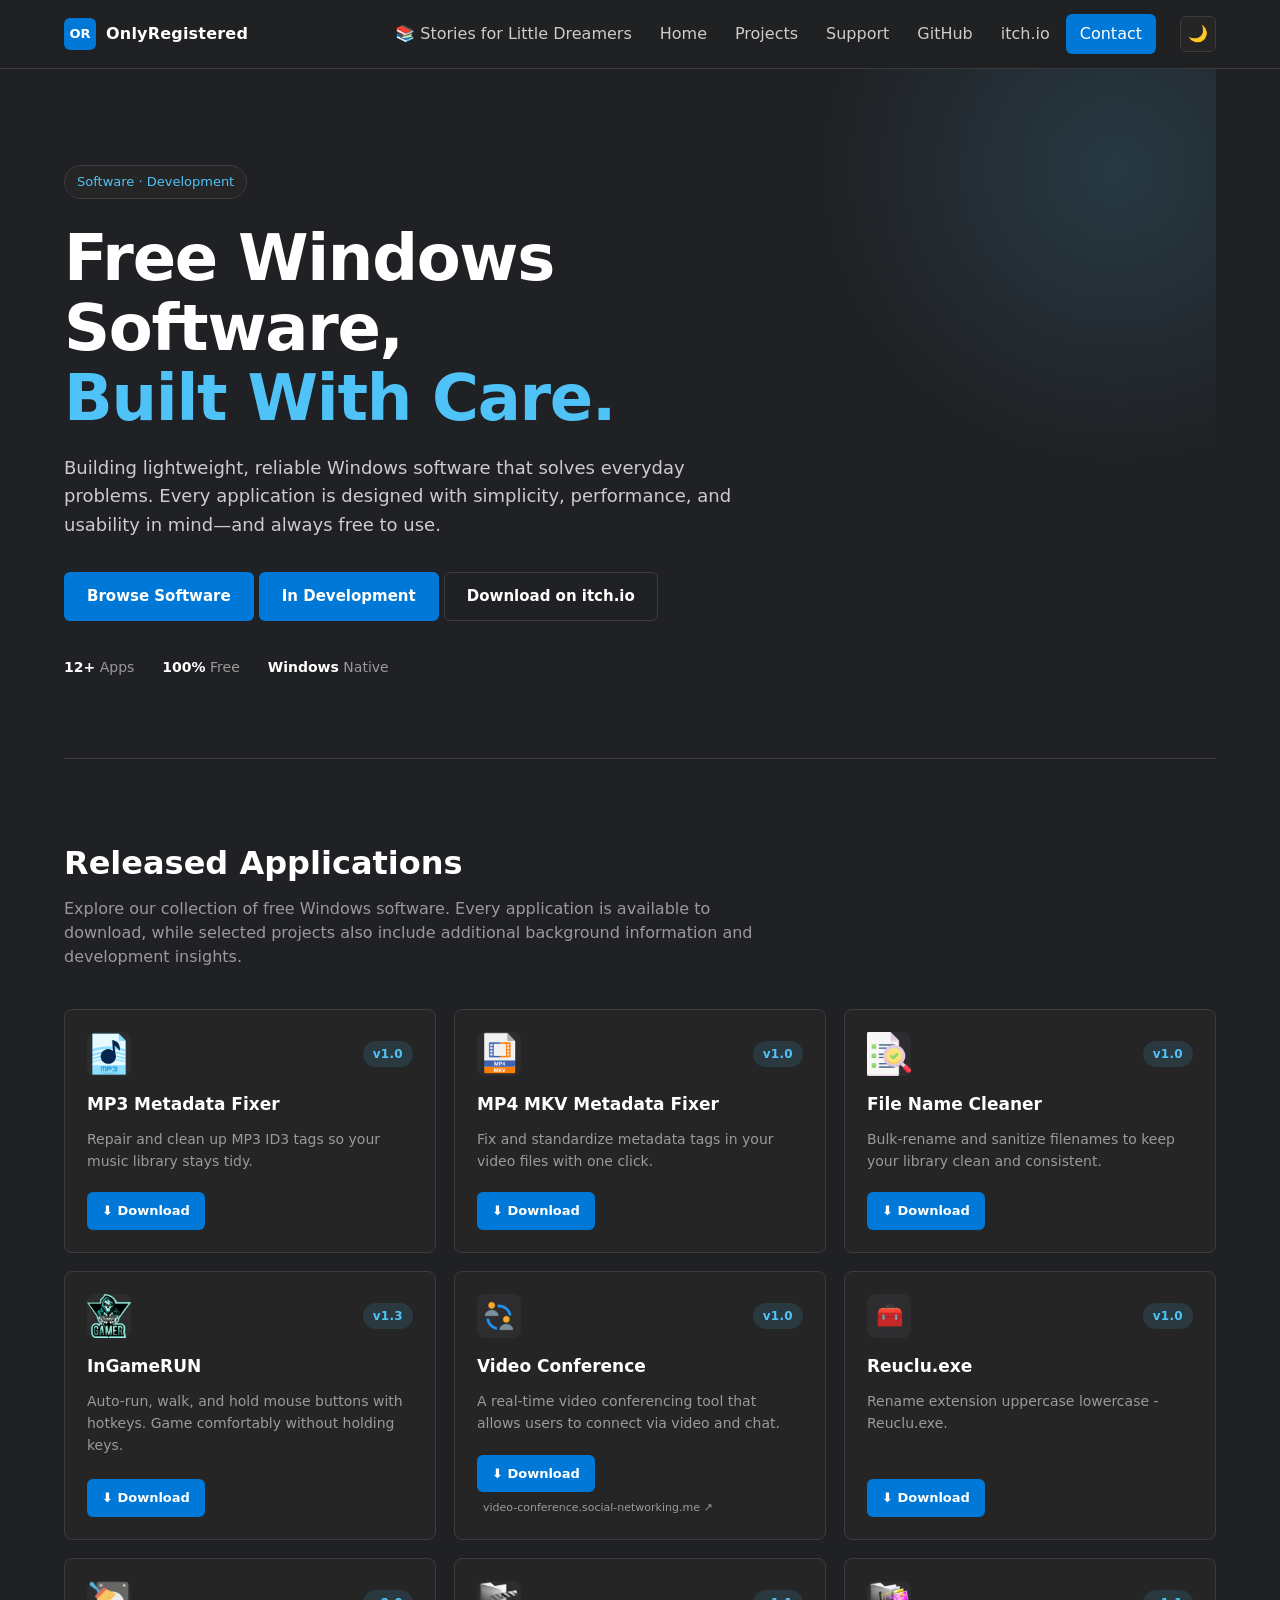
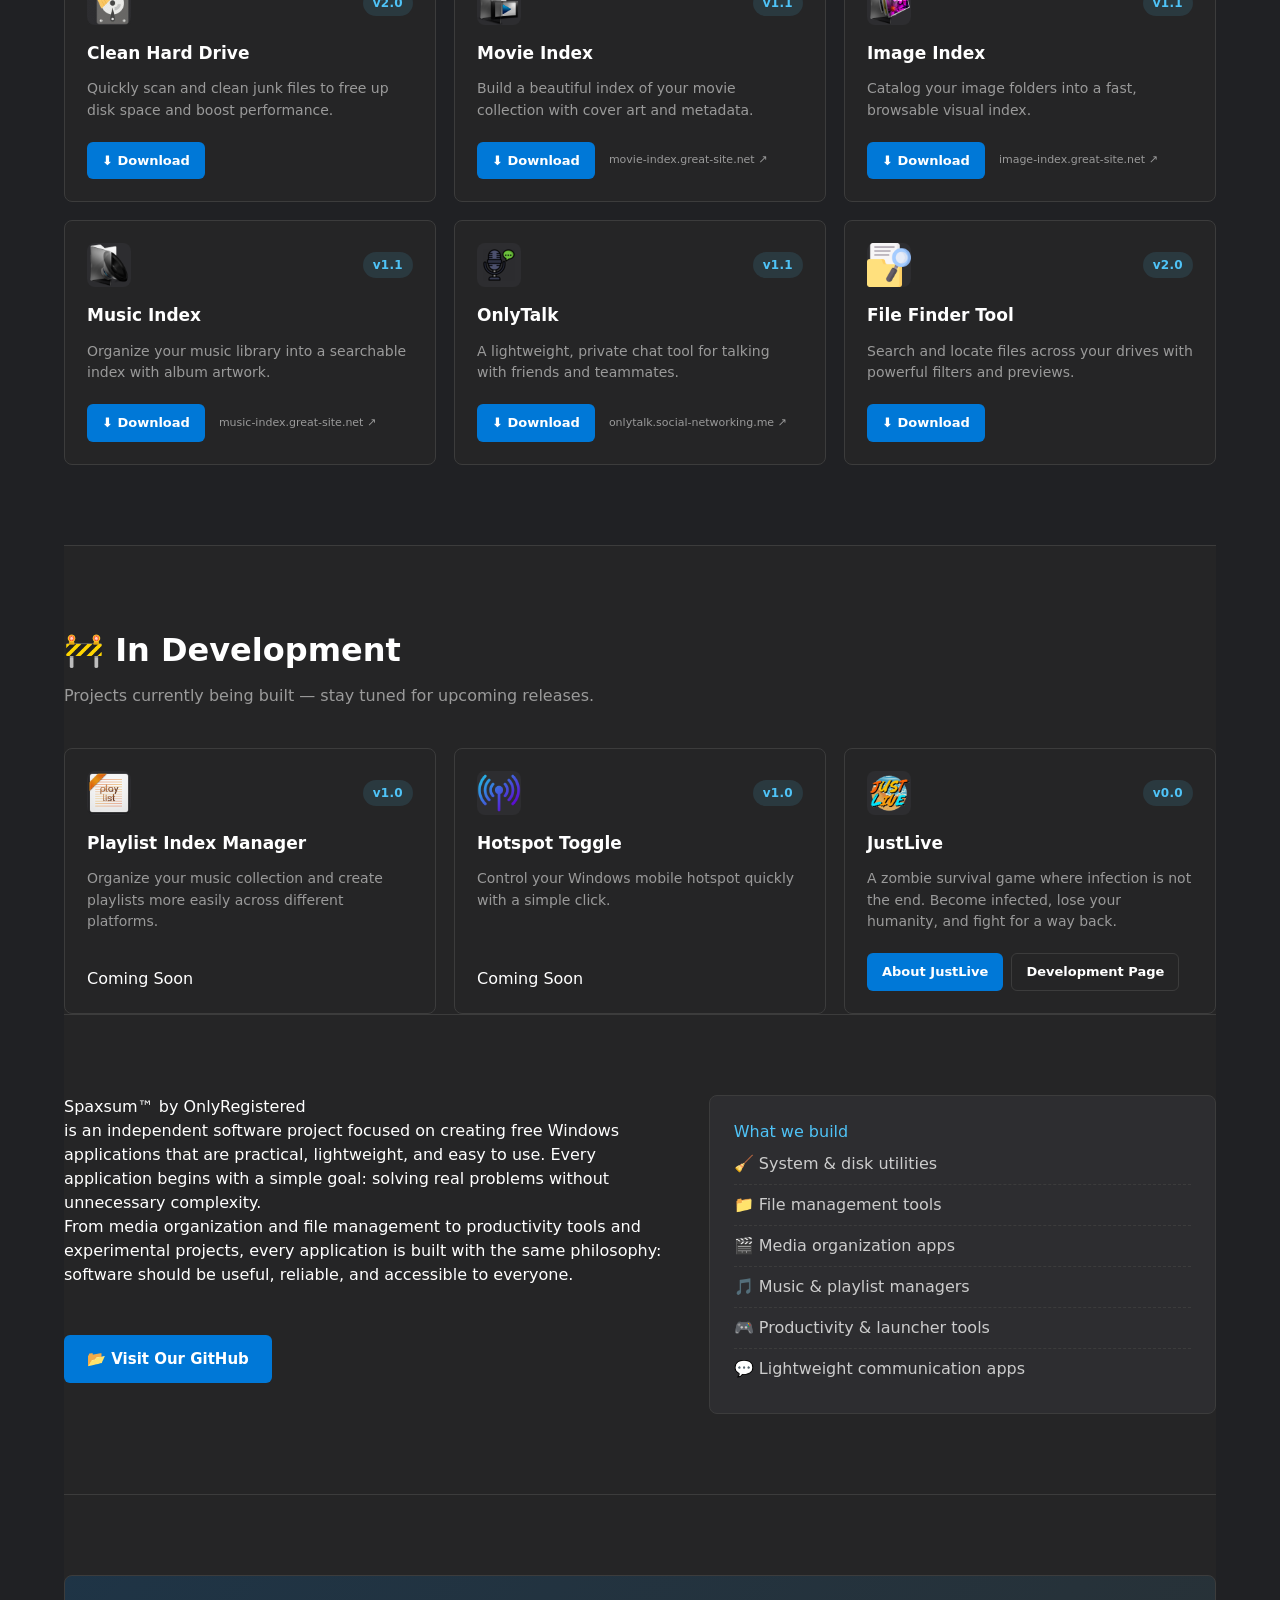
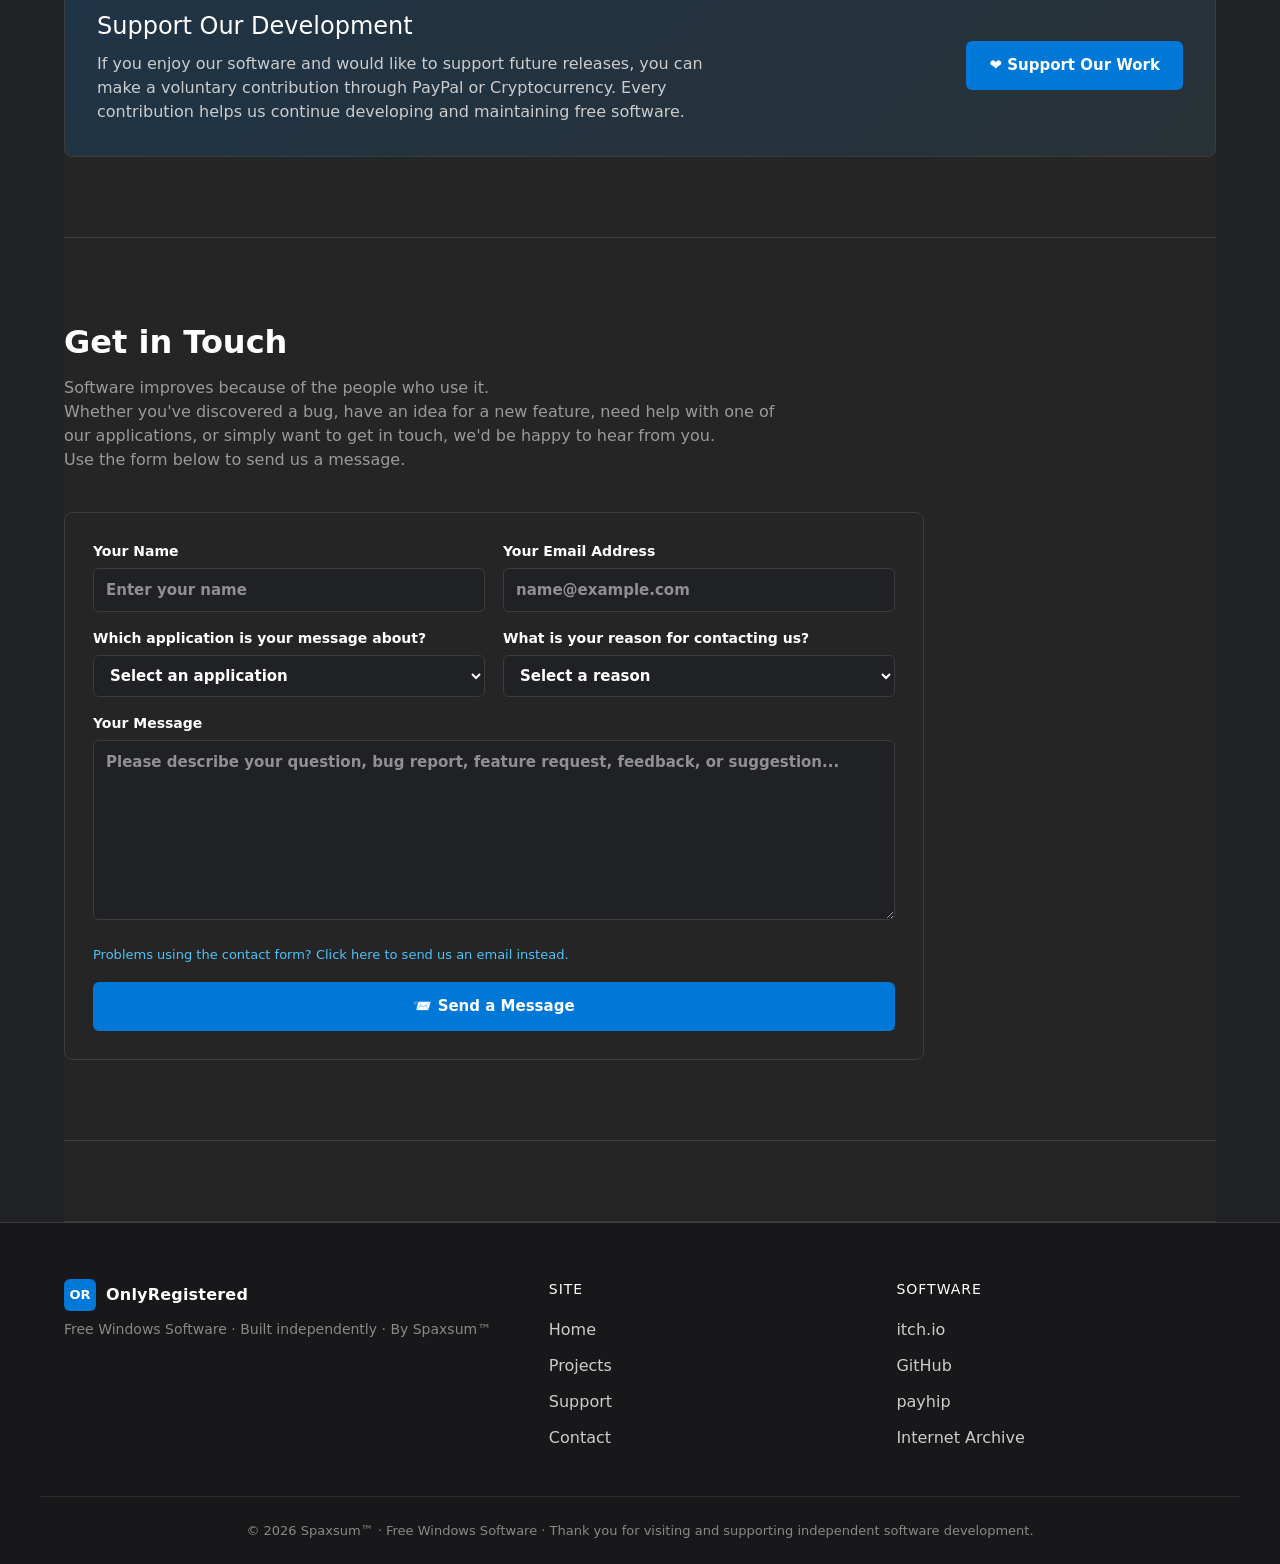
==== commit 3403ce7c: "Update link text for Stories in index.html" ====
--- a/index.html
+++ b/index.html
@@ -234,7 +234,7 @@
     <span class="brand-text">OnlyRegistered</span> 
   </a> 
     <nav class="nav" aria-label="Primary"> 
-    <a href="https://onlyregistered.github.io/appfeedback/stories/">📚 Little Dreamers</a>
+    <a href="https://onlyregistered.github.io/appfeedback/stories/">📚 Stories for Little Dreamers</a>
       <a href="https://onlyregistered.github.io/appfeedback/">Home</a> 
       <a href="https://onlyregistered.github.io/appfeedback/projects.html" class="active">Projects</a> 
       <a href="https://onlyregistered.github.io/appfeedback/support.html">Support</a> 
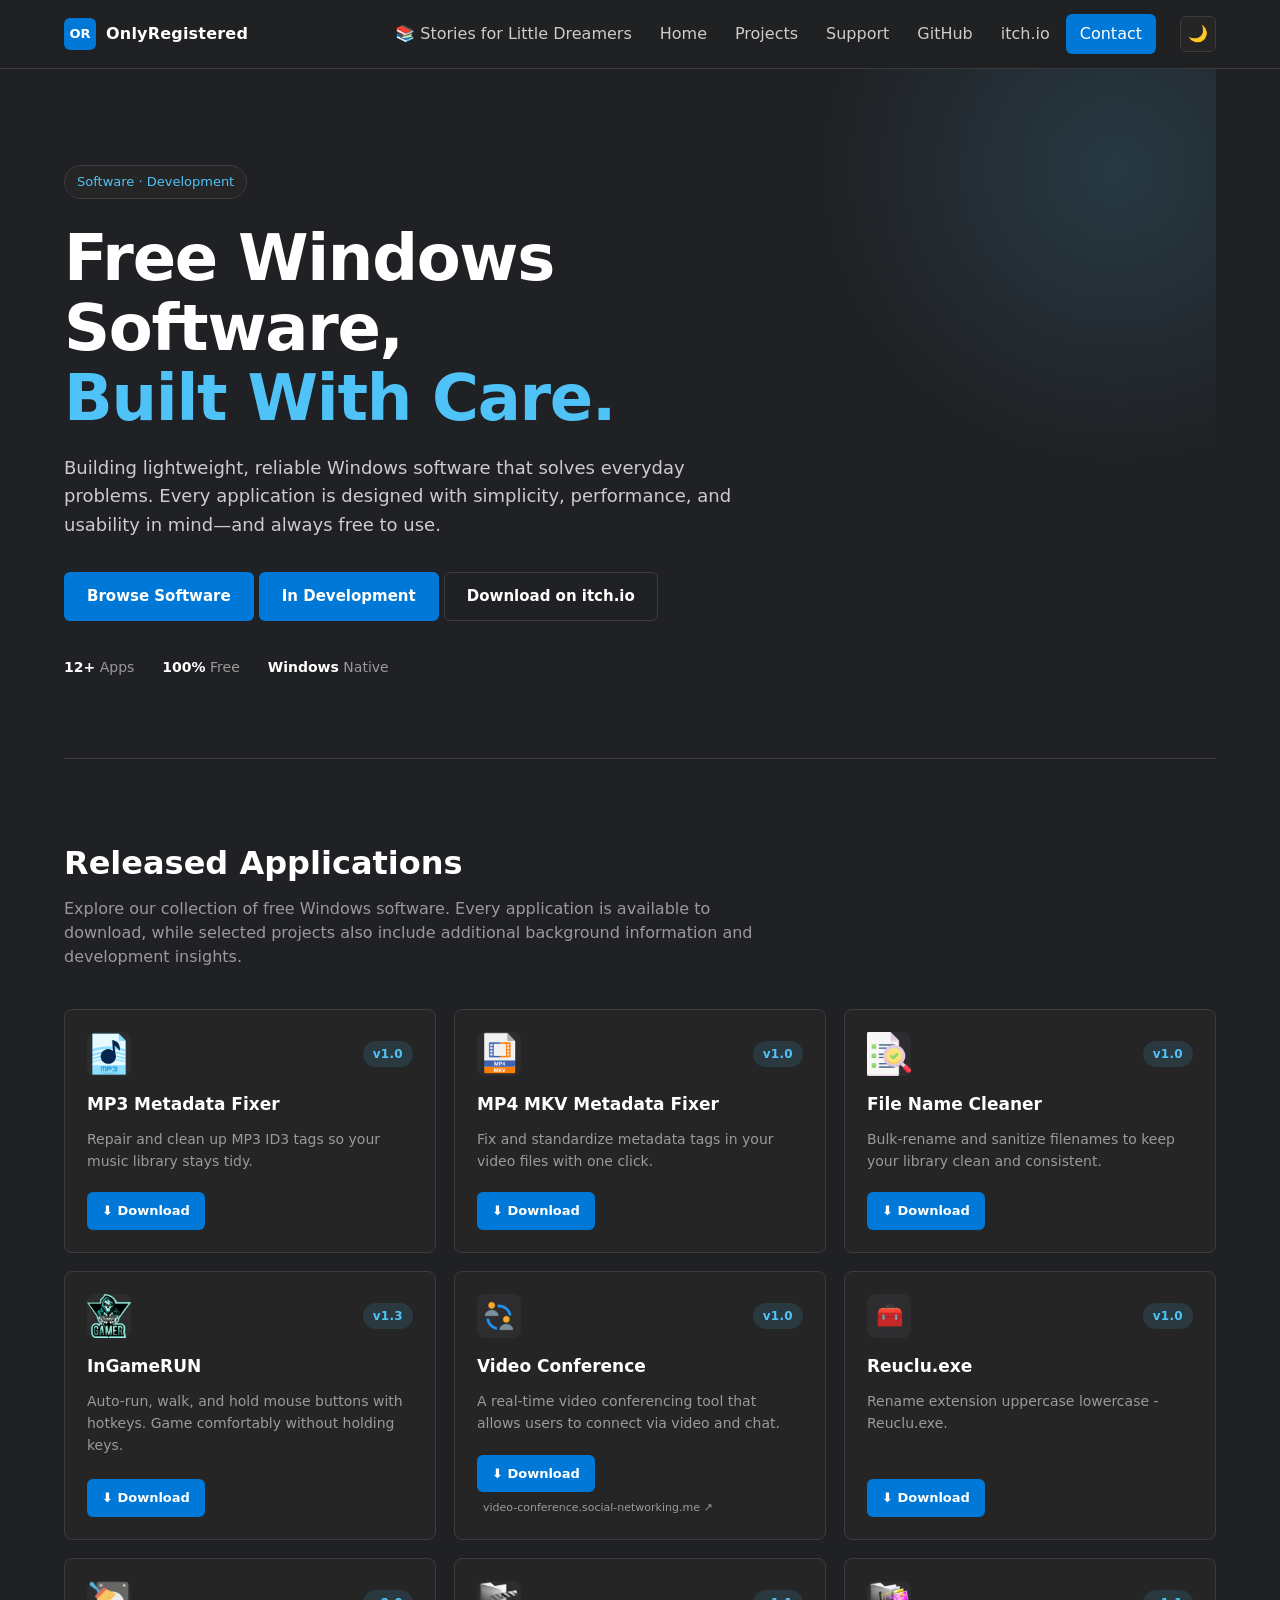
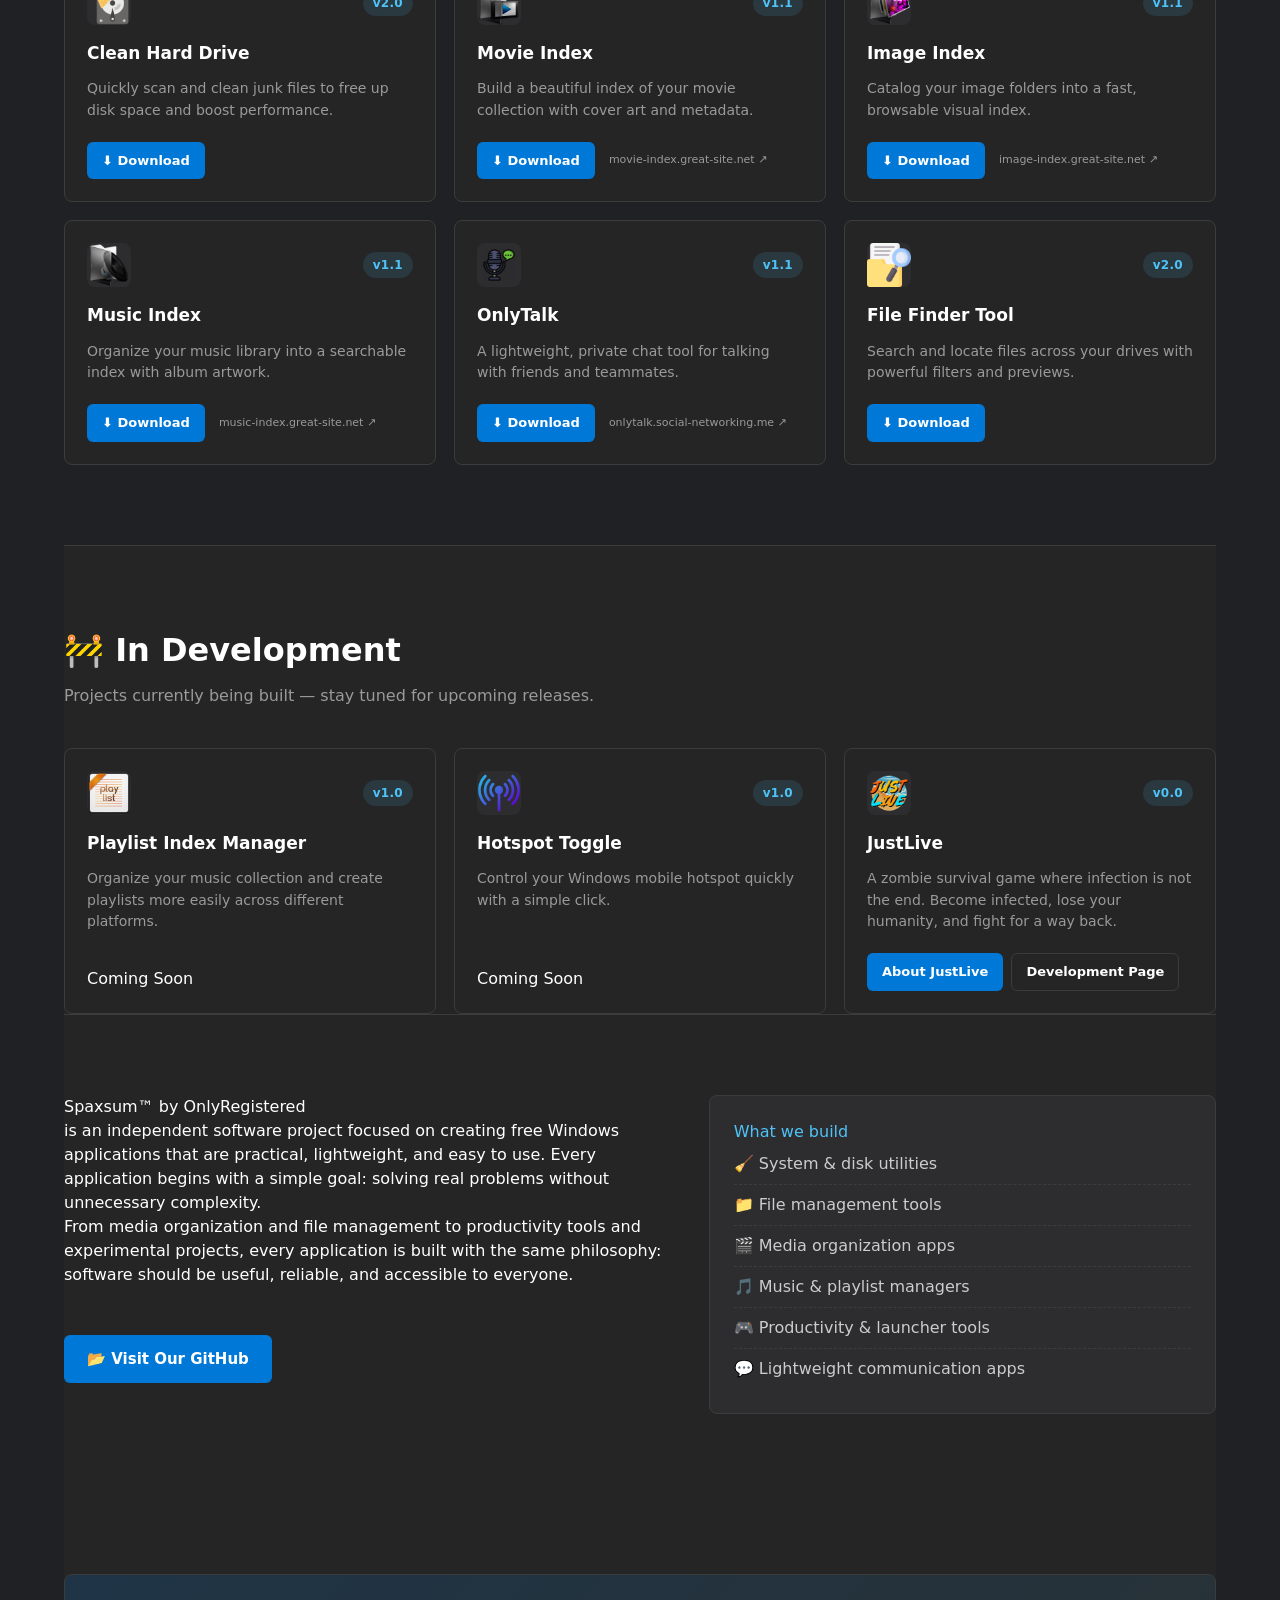
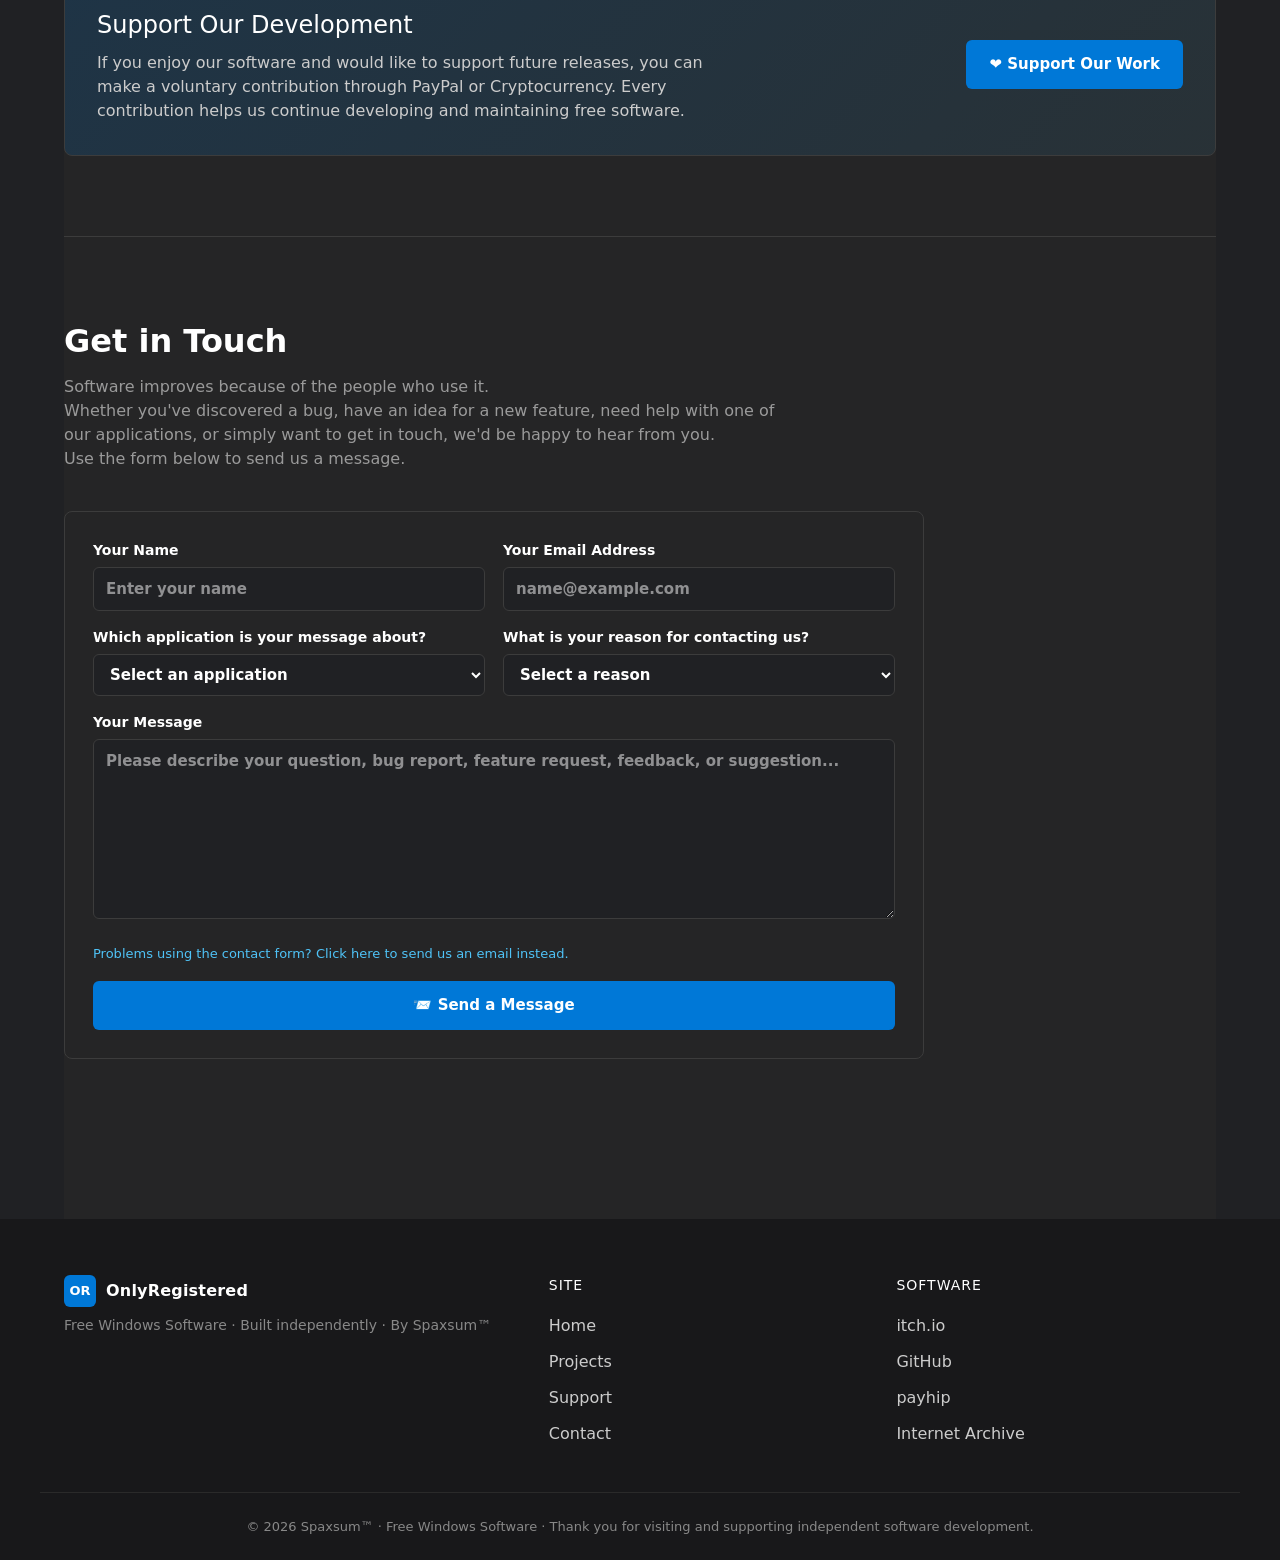
==== commit a2a1ce07: "Update styles and theme variables in index.html" ====
--- a/index.html
+++ b/index.html
@@ -208,7 +208,7 @@
       /*! tailwindcss v4.3.0 | MIT License | https://tailwindcss.com */@layer properties{@supports (((-webkit-hyphens:none)) and (not (margin-trim:inline))) or ((-moz-orient:inline) and (not (color:rgb(from red r g b)))){*,:before,:after,::backdrop{--tw-rotate-x:initial;--tw-rotate-y:initial;--tw-rotate-z:initial;--tw-skew-x:initial;--tw-skew-y:initial;--tw-space-y-reverse:0;--tw-border-style:solid;--tw-leading:initial;--tw-font-weight:initial;--tw-tracking:initial;--tw-shadow:0 0 #0000;--tw-shadow-color:initial;--tw-shadow-alpha:100%;--tw-inset-shadow:0 0 #0000;--tw-inset-shadow-color:initial;--tw-inset-shadow-alpha:100%;--tw-ring-color:initial;--tw-ring-shadow:0 0 #0000;--tw-inset-ring-color:initial;--tw-inset-ring-shadow:0 0 #0000;--tw-ring-inset:initial;--tw-ring-offset-width:0px;--tw-ring-offset-color:#fff;--tw-ring-offset-shadow:0 0 #0000;--tw-outline-style:solid;--tw-blur:initial;--tw-brightness:initial;--tw-contrast:initial;--tw-grayscale:initial;--tw-hue-rotate:initial;--tw-invert:initial;--tw-opacity:initial;--tw-saturate:initial;--tw-sepia:initial;--tw-drop-shadow:initial;--tw-drop-shadow-color:initial;--tw-drop-shadow-alpha:100%;--tw-drop-shadow-size:initial;--tw-backdrop-blur:initial;--tw-backdrop-brightness:initial;--tw-backdrop-contrast:initial;--tw-backdrop-grayscale:initial;--tw-backdrop-hue-rotate:initial;--tw-backdrop-invert:initial;--tw-backdrop-opacity:initial;--tw-backdrop-saturate:initial;--tw-backdrop-sepia:initial;--tw-animation-delay:0s;--tw-animation-direction:normal;--tw-animation-duration:initial;--tw-animation-fill-mode:none;--tw-animation-iteration-count:1;--tw-enter-blur:0;--tw-enter-opacity:1;--tw-enter-rotate:0;--tw-enter-scale:1;--tw-enter-translate-x:0;--tw-enter-translate-y:0;--tw-exit-blur:0;--tw-exit-opacity:1;--tw-exit-rotate:0;--tw-exit-scale:1;--tw-exit-translate-x:0;--tw-exit-translate-y:0}}}@layer theme{:root,:host{--font-sans:ui-sans-serif, system-ui, sans-serif, "Apple Color Emoji", "Segoe UI Emoji", "Segoe UI Symbol", "Noto Color Emoji";--font-mono:ui-monospace, SFMono-Regular, Menlo, Monaco, Consolas, "Liberation Mono", "Courier New", monospace;--spacing:.25rem;--container-sm:24rem;--container-md:28rem;--text-sm:.875rem;--text-sm--line-height:calc(1.25 / .875);--text-xl:1.25rem;--text-xl--line-height:calc(1.75 / 1.25);--text-2xl:1.5rem;--text-2xl--line-height:calc(2 / 1.5);--text-6xl:3.75rem;--text-6xl--line-height:1;--font-weight-medium:500;--font-weight-semibold:600;--font-weight-bold:700;--tracking-tight:-.025em;--animate-pulse:pulse 2s cubic-bezier(.4, 0, .6, 1) infinite;--default-transition-duration:.15s;--default-transition-timing-function:cubic-bezier(.4, 0, .2, 1);--default-font-family:var(--font-sans);--default-mono-font-family:var(--font-mono)}}@layer base{*,:after,:before,::backdrop{box-sizing:border-box;border:0 solid;margin:0;padding:0}::file-selector-button{box-sizing:border-box;border:0 solid;margin:0;padding:0}html,:host{-webkit-text-size-adjust:100%;tab-size:4;line-height:1.5;font-family:var(--default-font-family,ui-sans-serif, system-ui, sans-serif, "Apple Color Emoji", "Segoe UI Emoji", "Segoe UI Symbol", "Noto Color Emoji");font-feature-settings:var(--default-font-feature-settings,normal);font-variation-settings:var(--default-font-variation-settings,normal);-webkit-tap-highlight-color:transparent}hr{height:0;color:inherit;border-top-width:1px}abbr:where([title]){-webkit-text-decoration:underline dotted;text-decoration:underline dotted}h1,h2,h3,h4,h5,h6{font-size:inherit;font-weight:inherit}a{color:inherit;-webkit-text-decoration:inherit;text-decoration:inherit}b,strong{font-weight:bolder}code,kbd,samp,pre{font-family:var(--default-mono-font-family,ui-monospace, SFMono-Regular, Menlo, Monaco, Consolas, "Liberation Mono", "Courier New", monospace);font-feature-settings:var(--default-mono-font-feature-settings,normal);font-variation-settings:var(--default-mono-font-variation-settings,normal);font-size:1em}small{font-size:80%}sub,sup{vertical-align:baseline;font-size:75%;line-height:0;position:relative}sub{bottom:-.25em}sup{top:-.5em}table{text-indent:0;border-color:inherit;border-collapse:collapse}:-moz-focusring{outline:auto}progress{vertical-align:baseline}summary{display:list-item}ol,ul,menu{list-style:none}img,svg,video,canvas,audio,iframe,embed,object{vertical-align:middle;display:block}img,video{max-width:100%;height:auto}button,input,select,optgroup,textarea{font:inherit;font-feature-settings:inherit;font-variation-settings:inherit;letter-spacing:inherit;color:inherit;opacity:1;background-color:#0000;border-radius:0}::file-selector-button{font:inherit;font-feature-settings:inherit;font-variation-settings:inherit;letter-spacing:inherit;color:inherit;opacity:1;background-color:#0000;border-radius:0}:where(select:is([multiple],[size])) optgroup{font-weight:bolder}:where(select:is([multiple],[size])) optgroup option{padding-inline-start:20px}::file-selector-button{margin-inline-end:4px}::placeholder{opacity:1}@supports (not ((-webkit-appearance:-apple-pay-button))) or (contain-intrinsic-size:1px){::placeholder{color:currentColor}@supports (color:color-mix(in lab,red,red)){::placeholder{color:color-mix(in oklab,currentcolor 50%,transparent)}}}textarea{resize:vertical}::-webkit-search-decoration{-webkit-appearance:none}::-webkit-date-and-time-value{min-height:1lh;text-align:inherit}::-webkit-datetime-edit{display:inline-flex}::-webkit-datetime-edit-fields-wrapper{padding:0}::-webkit-datetime-edit{padding-block:0}::-webkit-datetime-edit-year-field{padding-block:0}::-webkit-datetime-edit-month-field{padding-block:0}::-webkit-datetime-edit-day-field{padding-block:0}::-webkit-datetime-edit-hour-field{padding-block:0}::-webkit-datetime-edit-minute-field{padding-block:0}::-webkit-datetime-edit-second-field{padding-block:0}::-webkit-datetime-edit-millisecond-field{padding-block:0}::-webkit-datetime-edit-meridiem-field{padding-block:0}::-webkit-calendar-picker-indicator{line-height:1}:-moz-ui-invalid{box-shadow:none}button,input:where([type=button],[type=reset],[type=submit]){appearance:button}::file-selector-button{appearance:button}::-webkit-inner-spin-button{height:auto}::-webkit-outer-spin-button{height:auto}[hidden]:where(:not([hidden=until-found])){display:none!important}*{border-color:var(--border)}body{background-color:var(--background);color:var(--foreground)}}@layer components;@layer utilities{.invisible{visibility:hidden}.visible{visibility:visible}.absolute{position:absolute}.fixed{position:fixed}.relative{position:relative}.static{position:static}.sticky{position:sticky}.top-3{top:calc(var(--spacing) * 3)}.right-3{right:calc(var(--spacing) * 3)}.left-\[-9999px\]{left:-9999px}.\!container{width:100%!important}@media(min-width:40rem){.\!container{max-width:40rem!important}}@media(min-width:48rem){.\!container{max-width:48rem!important}}@media(min-width:64rem){.\!container{max-width:64rem!important}}@media(min-width:80rem){.\!container{max-width:80rem!important}}@media(min-width:96rem){.\!container{max-width:96rem!important}}.container{width:100%}@media(min-width:40rem){.container{max-width:40rem}}@media(min-width:48rem){.container{max-width:48rem}}@media(min-width:64rem){.container{max-width:64rem}}@media(min-width:80rem){.container{max-width:80rem}}@media(min-width:96rem){.container{max-width:96rem}}.block{display:block}.contents{display:contents}.flex{display:flex}.grid{display:grid}.hidden{display:none}.inline{display:inline}.inline-flex{display:inline-flex}.table{display:table}.h-0{height:calc(var(--spacing) * 0)}.h-4{height:calc(var(--spacing) * 4)}.h-8{height:calc(var(--spacing) * 8)}.h-9{height:calc(var(--spacing) * 9)}.h-10{height:calc(var(--spacing) * 10)}.h-11{height:calc(var(--spacing) * 11)}.h-24{height:calc(var(--spacing) * 24)}.min-h-dvh{min-height:100dvh}.min-h-screen{min-height:100vh}.w-0{width:calc(var(--spacing) * 0)}.w-4{width:calc(var(--spacing) * 4)}.w-8{width:calc(var(--spacing) * 8)}.w-10{width:calc(var(--spacing) * 10)}.w-24{width:calc(var(--spacing) * 24)}.w-full{width:100%}.max-w-md{max-width:var(--container-md)}.max-w-sm{max-width:var(--container-sm)}.shrink{flex-shrink:1}.transform{transform:var(--tw-rotate-x,) var(--tw-rotate-y,) var(--tw-rotate-z,) var(--tw-skew-x,) var(--tw-skew-y,)}.animate-in{animation:enter var(--tw-animation-duration,var(--tw-duration,.15s))var(--tw-ease,ease)var(--tw-animation-delay,0s)var(--tw-animation-iteration-count,1)var(--tw-animation-direction,normal)var(--tw-animation-fill-mode,none)}.animate-pulse{animation:var(--animate-pulse)}.resize{resize:both}.flex-col{flex-direction:column}.flex-wrap{flex-wrap:wrap}.items-center{align-items:center}.items-end{align-items:flex-end}.justify-center{justify-content:center}.gap-1\.5{gap:calc(var(--spacing) * 1.5)}.gap-2{gap:calc(var(--spacing) * 2)}.gap-3{gap:calc(var(--spacing) * 3)}.gap-4{gap:calc(var(--spacing) * 4)}.gap-6{gap:calc(var(--spacing) * 6)}:where(.space-y-1>:not(:last-child)){--tw-space-y-reverse:0;margin-block-start:calc(calc(var(--spacing) * 1) * var(--tw-space-y-reverse));margin-block-end:calc(calc(var(--spacing) * 1) * calc(1 - var(--tw-space-y-reverse)))}:where(.space-y-1\.5>:not(:last-child)){--tw-space-y-reverse:0;margin-block-start:calc(calc(var(--spacing) * 1.5) * var(--tw-space-y-reverse));margin-block-end:calc(calc(var(--spacing) * 1.5) * calc(1 - var(--tw-space-y-reverse)))}:where(.space-y-4>:not(:last-child)){--tw-space-y-reverse:0;margin-block-start:calc(calc(var(--spacing) * 4) * var(--tw-space-y-reverse));margin-block-end:calc(calc(var(--spacing) * 4) * calc(1 - var(--tw-space-y-reverse)))}:where(.space-y-5>:not(:last-child)){--tw-space-y-reverse:0;margin-block-start:calc(calc(var(--spacing) * 5) * var(--tw-space-y-reverse));margin-block-end:calc(calc(var(--spacing) * 5) * calc(1 - var(--tw-space-y-reverse)))}.rounded-full{border-radius:3.40282e38px}.rounded-lg{border-radius:var(--radius)}.rounded-md{border-radius:calc(var(--radius) - 2px)}.rounded-xl{border-radius:calc(var(--radius) + 4px)}.border{border-style:var(--tw-border-style);border-width:1px}.border-border{border-color:var(--border)}.border-destructive\/30{border-color:var(--destructive)}@supports (color:color-mix(in lab,red,red)){.border-destructive\/30{border-color:color-mix(in oklab,var(--destructive) 30%,transparent)}}.border-green-200{border-color:var(--secondary)}.border-input{border-color:var(--input)}.border-neutral-300{border-color:var(--border)}.bg-background{background-color:var(--background)}.bg-card{background-color:var(--card)}.bg-destructive,.bg-destructive\/10{background-color:var(--destructive)}@supports (color:color-mix(in lab,red,red)){.bg-destructive\/10{background-color:color-mix(in oklab,var(--destructive) 10%,transparent)}}.bg-foreground{background-color:var(--foreground)}.bg-green-50,.bg-muted{background-color:var(--muted)}.bg-neutral-900{background-color:var(--foreground)}.bg-primary{background-color:var(--primary)}.bg-secondary{background-color:var(--secondary)}.p-6{padding:calc(var(--spacing) * 6)}.p-7{padding:calc(var(--spacing) * 7)}.px-3{padding-inline:calc(var(--spacing) * 3)}.px-4{padding-inline:calc(var(--spacing) * 4)}.px-6{padding-inline:calc(var(--spacing) * 6)}.px-8{padding-inline:calc(var(--spacing) * 8)}.py-2{padding-block:calc(var(--spacing) * 2)}.py-3{padding-block:calc(var(--spacing) * 3)}.pt-0{padding-top:calc(var(--spacing) * 0)}.text-center{text-align:center}.text-2xl{font-size:var(--text-2xl);line-height:var(--tw-leading,var(--text-2xl--line-height))}.text-6xl{font-size:var(--text-6xl);line-height:var(--tw-leading,var(--text-6xl--line-height))}.text-sm{font-size:var(--text-sm);line-height:var(--tw-leading,var(--text-sm--line-height))}.text-xl{font-size:var(--text-xl);line-height:var(--tw-leading,var(--text-xl--line-height))}.leading-none{--tw-leading:1;line-height:1}.font-bold{--tw-font-weight:var(--font-weight-bold);font-weight:var(--font-weight-bold)}.font-medium{--tw-font-weight:var(--font-weight-medium);font-weight:var(--font-weight-medium)}.font-semibold{--tw-font-weight:var(--font-weight-semibold);font-weight:var(--font-weight-semibold)}.tracking-tight{--tw-tracking:var(--tracking-tight);letter-spacing:var(--tracking-tight)}.whitespace-nowrap{white-space:nowrap}.text-background{color:var(--background)}.text-card-foreground{color:var(--card-foreground)}.text-destructive{color:var(--destructive)}.text-destructive-foreground{color:var(--destructive-foreground)}.text-foreground,.text-foreground\/60{color:var(--foreground)}@supports (color:color-mix(in lab,red,red)){.text-foreground\/60{color:color-mix(in oklab,var(--foreground) 60%,transparent)}}.text-foreground\/80{color:var(--foreground)}@supports (color:color-mix(in lab,red,red)){.text-foreground\/80{color:color-mix(in oklab,var(--foreground) 80%,transparent)}}.text-green-800{color:var(--primary)}.text-muted-foreground,.text-neutral-600{color:var(--muted-foreground)}.text-primary{color:var(--primary)}.text-primary-foreground{color:var(--primary-foreground)}.text-red-500,.text-red-600{color:var(--destructive)}.text-secondary-foreground{color:var(--secondary-foreground)}.text-white{color:var(--foreground)}.lowercase{text-transform:lowercase}.uppercase{text-transform:uppercase}.italic{font-style:italic}.underline-offset-4{text-underline-offset:4px}.antialiased{-webkit-font-smoothing:antialiased;-moz-osx-font-smoothing:grayscale}.opacity-0{opacity:0}.shadow-sm{--tw-shadow:0 1px 3px 0 var(--tw-shadow-color,#0000001a), 0 1px 2px -1px var(--tw-shadow-color,#0000001a);box-shadow:var(--tw-inset-shadow),var(--tw-inset-ring-shadow),var(--tw-ring-offset-shadow),var(--tw-ring-shadow),var(--tw-shadow)}.shadow-xl{--tw-shadow:0 20px 25px -5px var(--tw-shadow-color,#0000001a), 0 8px 10px -6px var(--tw-shadow-color,#0000001a);box-shadow:var(--tw-inset-shadow),var(--tw-inset-ring-shadow),var(--tw-ring-offset-shadow),var(--tw-ring-shadow),var(--tw-shadow)}.ring-offset-background{--tw-ring-offset-color:var(--background)}.outline{outline-style:var(--tw-outline-style);outline-width:1px}.blur{--tw-blur:blur(8px);filter:var(--tw-blur,) var(--tw-brightness,) var(--tw-contrast,) var(--tw-grayscale,) var(--tw-hue-rotate,) var(--tw-invert,) var(--tw-saturate,) var(--tw-sepia,) var(--tw-drop-shadow,)}.filter{filter:var(--tw-blur,) var(--tw-brightness,) var(--tw-contrast,) var(--tw-grayscale,) var(--tw-hue-rotate,) var(--tw-invert,) var(--tw-saturate,) var(--tw-sepia,) var(--tw-drop-shadow,)}.backdrop-filter{-webkit-backdrop-filter:var(--tw-backdrop-blur,) var(--tw-backdrop-brightness,) var(--tw-backdrop-contrast,) var(--tw-backdrop-grayscale,) var(--tw-backdrop-hue-rotate,) var(--tw-backdrop-invert,) var(--tw-backdrop-opacity,) var(--tw-backdrop-saturate,) var(--tw-backdrop-sepia,);backdrop-filter:var(--tw-backdrop-blur,) var(--tw-backdrop-brightness,) var(--tw-backdrop-contrast,) var(--tw-backdrop-grayscale,) var(--tw-backdrop-hue-rotate,) var(--tw-backdrop-invert,) var(--tw-backdrop-opacity,) var(--tw-backdrop-saturate,) var(--tw-backdrop-sepia,)}.transition{transition-property:color,background-color,border-color,outline-color,text-decoration-color,fill,stroke,--tw-gradient-from,--tw-gradient-via,--tw-gradient-to,opacity,box-shadow,transform,translate,scale,rotate,filter,-webkit-backdrop-filter,backdrop-filter,display,content-visibility,overlay,pointer-events;transition-timing-function:var(--tw-ease,var(--default-transition-timing-function));transition-duration:var(--tw-duration,var(--default-transition-duration))}.transition-colors{transition-property:color,background-color,border-color,outline-color,text-decoration-color,fill,stroke,--tw-gradient-from,--tw-gradient-via,--tw-gradient-to;transition-timing-function:var(--tw-ease,var(--default-transition-timing-function));transition-duration:var(--tw-duration,var(--default-transition-duration))}.transition-opacity{transition-property:opacity;transition-timing-function:var(--tw-ease,var(--default-transition-timing-function));transition-duration:var(--tw-duration,var(--default-transition-duration))}.outline-none{--tw-outline-style:none;outline-style:none}.paused{animation-play-state:paused}.running{animation-play-state:running}.file\:border-0::file-selector-button{border-style:var(--tw-border-style);border-width:0}.file\:bg-transparent::file-selector-button{background-color:#0000}.file\:text-sm::file-selector-button{font-size:var(--text-sm);line-height:var(--tw-leading,var(--text-sm--line-height))}.file\:font-medium::file-selector-button{--tw-font-weight:var(--font-weight-medium);font-weight:var(--font-weight-medium)}.placeholder\:text-muted-foreground::placeholder{color:var(--muted-foreground)}@media(hover:hover){.hover\:bg-accent:hover{background-color:var(--accent)}.hover\:bg-destructive\/90:hover{background-color:var(--destructive)}@supports (color:color-mix(in lab,red,red)){.hover\:bg-destructive\/90:hover{background-color:color-mix(in oklab,var(--destructive) 90%,transparent)}}.hover\:bg-muted:hover{background-color:var(--muted)}.hover\:bg-primary\/90:hover{background-color:var(--primary)}@supports (color:color-mix(in lab,red,red)){.hover\:bg-primary\/90:hover{background-color:color-mix(in oklab,var(--primary) 90%,transparent)}}.hover\:bg-secondary\/80:hover{background-color:var(--secondary)}@supports (color:color-mix(in lab,red,red)){.hover\:bg-secondary\/80:hover{background-color:color-mix(in oklab,var(--secondary) 80%,transparent)}}.hover\:text-accent-foreground:hover{color:var(--accent-foreground)}.hover\:text-foreground:hover{color:var(--foreground)}.hover\:underline:hover{text-decoration-line:underline}.hover\:opacity-90:hover{opacity:.9}}.focus\:border-neutral-900:focus{border-color:var(--foreground)}.focus-visible\:ring-2:focus-visible{--tw-ring-shadow:var(--tw-ring-inset,) 0 0 0 calc(2px + var(--tw-ring-offset-width)) var(--tw-ring-color,currentcolor);box-shadow:var(--tw-inset-shadow),var(--tw-inset-ring-shadow),var(--tw-ring-offset-shadow),var(--tw-ring-shadow),var(--tw-shadow)}.focus-visible\:ring-ring:focus-visible{--tw-ring-color:var(--ring)}.focus-visible\:ring-offset-2:focus-visible{--tw-ring-offset-width:2px;--tw-ring-offset-shadow:var(--tw-ring-inset,) 0 0 0 var(--tw-ring-offset-width) var(--tw-ring-offset-color)}.focus-visible\:outline-none:focus-visible{--tw-outline-style:none;outline-style:none}.disabled\:pointer-events-none:disabled{pointer-events:none}.disabled\:cursor-not-allowed:disabled{cursor:not-allowed}.disabled\:opacity-50:disabled{opacity:.5}@media(min-width:40rem){.sm\:inline{display:inline}}@media(min-width:48rem){.md\:hidden{display:none}}@media(min-width:64rem){.lg\:hidden{display:none}}.\[\&_svg\]\:size-4 svg{width:calc(var(--spacing) * 4);height:calc(var(--spacing) * 4)}.\[\&_svg\]\:shrink-0 svg{flex-shrink:0}}@property --tw-animation-delay{syntax:"*";inherits:false;initial-value:0s}@property --tw-animation-direction{syntax:"*";inherits:false;initial-value:normal}@property --tw-animation-duration{syntax:"*";inherits:false}@property --tw-animation-fill-mode{syntax:"*";inherits:false;initial-value:none}@property --tw-animation-iteration-count{syntax:"*";inherits:false;initial-value:1}@property --tw-enter-blur{syntax:"*";inherits:false;initial-value:0}@property --tw-enter-opacity{syntax:"*";inherits:false;initial-value:1}@property --tw-enter-rotate{syntax:"*";inherits:false;initial-value:0}@property --tw-enter-scale{syntax:"*";inherits:false;initial-value:1}@property --tw-enter-translate-x{syntax:"*";inherits:false;initial-value:0}@property --tw-enter-translate-y{syntax:"*";inherits:false;initial-value:0}@property --tw-exit-blur{syntax:"*";inherits:false;initial-value:0}@property --tw-exit-opacity{syntax:"*";inherits:false;initial-value:1}@property --tw-exit-rotate{syntax:"*";inherits:false;initial-value:0}@property --tw-exit-scale{syntax:"*";inherits:false;initial-value:1}@property --tw-exit-translate-x{syntax:"*";inherits:false;initial-value:0}@property --tw-exit-translate-y{syntax:"*";inherits:false;initial-value:0}:root{--radius:.625rem;--background:#190f12;--foreground:#f3e8e3;--card:#26171b;--card-foreground:#f3e8e3;--popover:#26171b;--popover-foreground:#f3e8e3;--primary:#b0435a;--primary-foreground:#fff;--secondary:#362027;--secondary-foreground:#f3e8e3;--muted:#362027;--muted-foreground:#b19a91;--accent:#d9a65a;--accent-foreground:#0b0b0f;--border:#462a32;--input:#462a32;--ring:#b0435a;--destructive:#e5484d;--destructive-foreground:#fff;--chart-1:#b0435a;--chart-2:#d9a65a;--chart-3:#b06643;--chart-4:#d96b5a;--chart-5:#b043a3;--sidebar:#130b0d;--sidebar-foreground:#f3e8e3;--sidebar-primary:#b0435a;--sidebar-primary-foreground:#fff;--sidebar-accent:#362027;--sidebar-accent-foreground:#f3e8e3;--sidebar-border:#3f262e;--sidebar-ring:#b0435a;--brand:#b0435a;--brand-dark:#843243;--accent-color:#d9a65a}.dark{--background:oklch(14.5% 0 0);--foreground:oklch(98.5% 0 0);--card:oklch(20.5% 0 0);--card-foreground:oklch(98.5% 0 0);--popover:oklch(20.5% 0 0);--popover-foreground:oklch(98.5% 0 0);--primary:oklch(92.2% 0 0);--primary-foreground:oklch(20.5% 0 0);--secondary:oklch(26.9% 0 0);--secondary-foreground:oklch(98.5% 0 0);--muted:oklch(26.9% 0 0);--muted-foreground:oklch(70.8% 0 0);--accent:oklch(26.9% 0 0);--accent-foreground:oklch(98.5% 0 0);--destructive:oklch(70.4% .191 22.216);--destructive-foreground:oklch(98.5% 0 0);--border:oklch(100% 0 0/.1);--input:oklch(100% 0 0/.15);--ring:oklch(55.6% 0 0);--chart-1:oklch(48.8% .243 264.376);--chart-2:oklch(69.6% .17 162.48);--chart-3:oklch(76.9% .188 70.08);--chart-4:oklch(62.7% .265 303.9);--chart-5:oklch(64.5% .246 16.439);--sidebar:oklch(20.5% 0 0);--sidebar-foreground:oklch(98.5% 0 0);--sidebar-primary:oklch(48.8% .243 264.376);--sidebar-primary-foreground:oklch(98.5% 0 0);--sidebar-accent:oklch(26.9% 0 0);--sidebar-accent-foreground:oklch(98.5% 0 0);--sidebar-border:oklch(100% 0 0/.1);--sidebar-ring:oklch(55.6% 0 0)}:where(div,a,figure,article):not(.absolute):not(.fixed):not(.sticky):has(>img[class*=object-cover][class*=absolute]){position:relative}:where(div,a,figure,article):not(.absolute):not(.fixed):not(.sticky):has(>img[class*=object-cover][class*=absolute]):after{content:"";pointer-events:none;background:linear-gradient(#0000001a,#0000002e 45%,#00000094);position:absolute;inset:0}[class*=animate-]{animation-fill-mode:both}@media(prefers-reduced-motion:reduce){[class*=animate-]{opacity:1!important;animation:none!important;transform:none!important}}@property --tw-rotate-x{syntax:"*";inherits:false}@property --tw-rotate-y{syntax:"*";inherits:false}@property --tw-rotate-z{syntax:"*";inherits:false}@property --tw-skew-x{syntax:"*";inherits:false}@property --tw-skew-y{syntax:"*";inherits:false}@property --tw-space-y-reverse{syntax:"*";inherits:false;initial-value:0}@property --tw-border-style{syntax:"*";inherits:false;initial-value:solid}@property --tw-leading{syntax:"*";inherits:false}@property --tw-font-weight{syntax:"*";inherits:false}@property --tw-tracking{syntax:"*";inherits:false}@property --tw-shadow{syntax:"*";inherits:false;initial-value:0 0 #0000}@property --tw-shadow-color{syntax:"*";inherits:false}@property --tw-shadow-alpha{syntax:"<percentage>";inherits:false;initial-value:100%}@property --tw-inset-shadow{syntax:"*";inherits:false;initial-value:0 0 #0000}@property --tw-inset-shadow-color{syntax:"*";inherits:false}@property --tw-inset-shadow-alpha{syntax:"<percentage>";inherits:false;initial-value:100%}@property --tw-ring-color{syntax:"*";inherits:false}@property --tw-ring-shadow{syntax:"*";inherits:false;initial-value:0 0 #0000}@property --tw-inset-ring-color{syntax:"*";inherits:false}@property --tw-inset-ring-shadow{syntax:"*";inherits:false;initial-value:0 0 #0000}@property --tw-ring-inset{syntax:"*";inherits:false}@property --tw-ring-offset-width{syntax:"<length>";inherits:false;initial-value:0}@property --tw-ring-offset-color{syntax:"*";inherits:false;initial-value:#fff}@property --tw-ring-offset-shadow{syntax:"*";inherits:false;initial-value:0 0 #0000}@property --tw-outline-style{syntax:"*";inherits:false;initial-value:solid}@property --tw-blur{syntax:"*";inherits:false}@property --tw-brightness{syntax:"*";inherits:false}@property --tw-contrast{syntax:"*";inherits:false}@property --tw-grayscale{syntax:"*";inherits:false}@property --tw-hue-rotate{syntax:"*";inherits:false}@property --tw-invert{syntax:"*";inherits:false}@property --tw-opacity{syntax:"*";inherits:false}@property --tw-saturate{syntax:"*";inherits:false}@property --tw-sepia{syntax:"*";inherits:false}@property --tw-drop-shadow{syntax:"*";inherits:false}@property --tw-drop-shadow-color{syntax:"*";inherits:false}@property --tw-drop-shadow-alpha{syntax:"<percentage>";inherits:false;initial-value:100%}@property --tw-drop-shadow-size{syntax:"*";inherits:false}@property --tw-backdrop-blur{syntax:"*";inherits:false}@property --tw-backdrop-brightness{syntax:"*";inherits:false}@property --tw-backdrop-contrast{syntax:"*";inherits:false}@property --tw-backdrop-grayscale{syntax:"*";inherits:false}@property --tw-backdrop-hue-rotate{syntax:"*";inherits:false}@property --tw-backdrop-invert{syntax:"*";inherits:false}@property --tw-backdrop-opacity{syntax:"*";inherits:false}@property --tw-backdrop-saturate{syntax:"*";inherits:false}@property --tw-backdrop-sepia{syntax:"*";inherits:false}@keyframes pulse{50%{opacity:.5}}@keyframes enter{0%{opacity:var(--tw-enter-opacity,1);transform:translate3d(var(--tw-enter-translate-x,0),var(--tw-enter-translate-y,0),0)scale3d(var(--tw-enter-scale,1),var(--tw-enter-scale,1),var(--tw-enter-scale,1))rotate(var(--tw-enter-rotate,0));filter:blur(var(--tw-enter-blur,0))}}.astro-route-announcer{position:absolute;left:0;top:0;clip:rect(0 0 0 0);clip-path:inset(50%);overflow:hidden;white-space:nowrap;width:1px;height:1px}body{font-family:Inter,ui-sans-serif,system-ui,-apple-system,BlinkMacSystemFont,Segoe UI,sans-serif}h1,h2,h3,h4,h5,h6,:is(h1,h2,h3,h4,h5,h6) *{font-style:normal!important}section[class*=min-h-screen][class*=items-end],section[class*=min-h-dvh][class*=items-end]{align-items:center!important}body>main>section:first-child[class*=min-h-screen],body>section:first-of-type[class*=min-h-screen],main>section:first-of-type[class*=min-h-screen]{min-height:clamp(34rem,82vh,60rem)!important}
 </style>
 
-<style>:root{--or-bg: #202124;--or-surface: #252526;--or-surface-2: #2d2d30;--or-border: #3c3c3c;--or-text: #ffffff;--or-text-dim: #cccccc;--or-text-muted: #9a9a9a;--or-accent: #4fc3f7;--or-accent-strong: #0078d7;--or-accent-hover: #1590f0;--or-radius: 8px}:root[data-theme=light]{--or-bg: #f3f3f3;--or-surface: #ffffff;--or-surface-2: #fafafa;--or-border: #e0e0e0;--or-text: #1f1f1f;--or-text-dim: #444444;--or-text-muted: #6a6a6a}html{scroll-behavior:smooth}body{font-family:Segoe UI,Segoe UI Variable,system-ui,-apple-system,Arial,sans-serif;background:var(--or-bg);color:var(--or-text);margin:0;-webkit-font-smoothing:antialiased}a{color:var(--or-accent);text-decoration:none}a:hover{color:var(--or-accent-hover);text-decoration:underline}.topbar{position:sticky;top:0;z-index:50;background:#202124d9;backdrop-filter:blur(12px);-webkit-backdrop-filter:blur(12px);border-bottom:1px solid var(--or-border)}:root[data-theme=light] .topbar{background:#ffffffd9}.topbar-inner{max-width:1200px;margin:0 auto;padding:14px 24px;display:flex;align-items:center;gap:24px}.brand{display:flex;align-items:center;gap:10px;color:var(--or-text)!important;font-weight:600}.brand:hover{text-decoration:none}.brand-mark{display:inline-flex;align-items:center;justify-content:center;width:32px;height:32px;background:var(--or-accent-strong);color:#fff;border-radius:6px;font-weight:700;font-size:13px}.brand-text{font-size:16px;letter-spacing:.2px}.nav{display:flex;align-items:center;gap:4px;margin-left:auto;flex-wrap:wrap}.nav a{color:var(--or-text-dim)!important;font-weight:500;padding:8px 12px;border-radius:6px;transition:background .15s,color .15s}.nav a:hover{background:var(--or-surface);color:var(--or-text)!important;text-decoration:none}.nav .nav-cta{background:var(--or-accent-strong);color:#fff!important;padding:8px 14px;border-radius:6px}.nav .nav-cta:hover{background:var(--or-accent-hover)}.theme-toggle{width:36px;height:36px;border-radius:6px;border:1px solid var(--or-border);background:var(--or-surface);color:var(--or-text);cursor:pointer;display:inline-flex;align-items:center;justify-content:center}.theme-toggle:hover{background:var(--or-surface-2)}main{max-width:1200px;margin:0 auto;padding:0 24px}.hero{position:relative;overflow:hidden;padding:96px 0 80px;border-bottom:1px solid var(--or-border)}.hero-inner{max-width:820px}.hero-badge{display:inline-block;padding:6px 12px;border:1px solid var(--or-border);border-radius:999px;color:var(--or-accent);font-size:13px;font-weight:500;margin-bottom:24px;background:var(--or-surface)}.hero h1{font-size:clamp(36px,6vw,64px);font-weight:700;line-height:1.1;letter-spacing:-.02em;margin:0 0 20px}.accent{color:var(--or-accent)}.hero-sub{font-size:18px;line-height:1.6;color:var(--or-text-dim);max-width:680px;margin:0 0 32px}.hero-cta{display:flex;gap:12px;flex-wrap:wrap;margin-bottom:36px}.hero-meta{display:flex;gap:28px;flex-wrap:wrap;color:var(--or-text-muted);font-size:14px}.hero-meta strong{color:var(--or-text)}.hero-glow{position:absolute;top:-200px;right:-200px;width:600px;height:600px;border-radius:50%;background:radial-gradient(circle,rgba(79,195,247,.15),transparent 70%);pointer-events:none;z-index:0}.hero-inner{position:relative;z-index:1}.btn{display:inline-flex;align-items:center;justify-content:center;gap:6px;padding:12px 22px;border-radius:6px;font-weight:600;font-size:15px;cursor:pointer;transition:background .15s,transform .15s,border-color .15s;border:1px solid transparent}.btn:hover{text-decoration:none;transform:translateY(-1px)}.btn-primary{background:var(--or-accent-strong);color:#fff!important}.btn-primary:hover{background:var(--or-accent-hover)}.btn-ghost{background:transparent;color:var(--or-text)!important;border-color:var(--or-border)}.btn-ghost:hover{background:var(--or-surface);border-color:var(--or-accent)}.btn-sm{padding:8px 14px;font-size:13px}.btn-block{width:100%}.section{padding:80px 0}.section-alt{background:var(--or-surface);border-top:1px solid var(--or-border);border-bottom:1px solid var(--or-border)}.section-head{max-width:720px;margin-bottom:40px}.section-head h2{font-size:32px;font-weight:700;margin:0 0 10px;color:var(--or-text)}.section-head p{color:var(--or-text-muted);margin:0;font-size:16px}.cards{display:grid;gap:18px;grid-template-columns:repeat(auto-fill,minmax(300px,1fr))}.card{background:var(--or-surface);border:1px solid var(--or-border);border-radius:var(--or-radius);padding:22px;transition:border-color .15s,transform .15s,box-shadow .15s;display:flex;flex-direction:column;gap:12px}.card:hover{border-color:var(--or-accent);transform:translateY(-2px);box-shadow:0 8px 24px #00000040}.card-top{display:flex;align-items:center;justify-content:space-between}.card-icon{width:44px;height:44px;display:inline-flex;align-items:center;justify-content:center;background:var(--or-surface-2);border-radius:8px;font-size:22px}.card-version{font-size:12px;padding:4px 10px;border-radius:999px;background:#4fc3f71f;color:var(--or-accent);font-weight:600;letter-spacing:.3px}.card-title{font-size:17px;font-weight:600;margin:4px 0 0;color:var(--or-text)}.card-desc{color:var(--or-text-muted);font-size:14px;line-height:1.55;margin:0;flex:1}.card-actions{display:flex;flex-wrap:wrap;gap:8px;margin-top:8px}.grid-2{display:grid;grid-template-columns:1.2fr 1fr;gap:36px}@media(max-width:800px){.grid-2{grid-template-columns:1fr}}.info-panel{background:var(--or-surface-2);border:1px solid var(--or-border);border-radius:var(--or-radius);padding:24px}.info-panel h3{margin-top:0;color:var(--or-accent)}.clean-list{list-style:none;padding:0;margin:0}.clean-list li{padding:8px 0;border-bottom:1px dashed var(--or-border);color:var(--or-text-dim)}.clean-list li:last-child{border-bottom:none}.banner{display:flex;align-items:center;justify-content:space-between;gap:24px;flex-wrap:wrap;background:linear-gradient(135deg,#0078d72e,#4fc3f714);border:1px solid var(--or-border);border-radius:var(--or-radius);padding:32px}.banner h2{margin:0 0 8px;font-size:24px}.banner p{margin:0;color:var(--or-text-dim);max-width:620px}.form{background:var(--or-surface);border:1px solid var(--or-border);border-radius:var(--or-radius);padding:28px;max-width:860px}.form-row{display:grid;grid-template-columns:1fr 1fr;gap:18px}@media(max-width:700px){.form-row{grid-template-columns:1fr}}.form label{display:block;font-weight:600;color:var(--or-text);margin-bottom:16px;font-size:14px}.form input,.form select,.form textarea{width:100%;box-sizing:border-box;padding:10px 12px;margin-top:6px;background:var(--or-bg);color:var(--or-text);border:1px solid var(--or-border);border-radius:6px;font-size:15px;font-family:inherit}.form input:focus,.form select:focus,.form textarea:focus{outline:none;border-color:var(--or-accent-strong)}.form textarea{resize:vertical;min-height:140px}#contact-link{display:inline-block;margin-bottom:18px;font-size:13px}.footer{background:#18181a;color:#aaa;padding:56px 0 24px;border-top:1px solid var(--or-border)}.footer-inner{max-width:1200px;margin:0 auto;padding:0 24px;display:grid;grid-template-columns:1fr 1.5fr;gap:40px}@media(max-width:700px){.footer-inner{grid-template-columns:1fr}}.footer .brand{margin-bottom:8px}.footer-tag{color:#888;font-size:14px;margin:0}.footer-cols{display:grid;grid-template-columns:1fr 1fr;gap:28px}.footer-cols h4{color:#fff;margin:0 0 12px;font-size:14px;text-transform:uppercase;letter-spacing:1px}.footer-cols a{display:block;color:#ccc!important;padding:6px 0;font-weight:400}.footer-cols a:hover{color:var(--or-accent)!important;text-decoration:none}.footer-bottom{max-width:1200px;margin:40px auto 0;padding:24px 24px 0;border-top:1px solid #2a2a2a;text-align:center;color:#888;font-size:13px}.to-top{position:fixed;right:22px;bottom:22px;width:44px;height:44px;border-radius:50%;background:var(--or-accent-strong);color:#fff;border:none;cursor:pointer;font-size:20px;box-shadow:0 6px 20px #0006;opacity:0;pointer-events:none;transform:translateY(20px);transition:opacity .2s,transform .2s,background .15s;z-index:60}.to-top.show{opacity:1;pointer-events:auto;transform:translateY(0)}.to-top:hover{background:var(--or-accent-hover)}@media(max-width:720px){.nav{gap:0}.nav a{padding:8px;font-size:14px}.hero{padding:64px 0 48px}.section{padding:56px 0}}[data-reveal]{opacity:0;transform:translateY(20px);transition:opacity .7s ease,transform .7s ease}[data-reveal].visible{opacity:1;transform:none}
+<style>:root{--or-bg: #202124;--or-surface: #252526;--or-surface-2: #2d2d30;--or-border: #3c3c3c;--or-text: #ffffff;--or-text-dim: #cccccc;--or-text-muted: #9a9a9a;--or-accent: #4fc3f7;--or-accent-strong: #0078d7;--or-accent-hover: #1590f0;--or-radius: 8px}:root[data-theme=light]{--or-bg: #f3f3f3;--or-surface: #ffffff;--or-surface-2: #fafafa;--or-border: #e0e0e0;--or-text: #1f1f1f;--or-text-dim: #444444;--or-text-muted: #6a6a6a}html{scroll-behavior:smooth}body{font-family:Segoe UI,Segoe UI Variable,system-ui,-apple-system,Arial,sans-serif;background:var(--or-bg);color:var(--or-text);margin:0;-webkit-font-smoothing:antialiased}a{color:var(--or-accent);text-decoration:none}a:hover{color:var(--or-accent-hover);text-decoration:underline}.topbar{position:sticky;top:0;z-index:50;background:#202124d9;backdrop-filter:blur(12px);-webkit-backdrop-filter:blur(12px);border-bottom:1px solid var(--or-border)}:root[data-theme=light] .topbar{background:#ffffffd9}.topbar-inner{max-width:1200px;margin:0 auto;padding:14px 24px;display:flex;align-items:center;gap:24px}.brand{display:flex;align-items:center;gap:10px;color:var(--or-text)!important;font-weight:600}.brand:hover{text-decoration:none}.brand-mark{display:inline-flex;align-items:center;justify-content:center;width:32px;height:32px;background:var(--or-accent-strong);color:#fff;border-radius:6px;font-weight:700;font-size:13px}.brand-text{font-size:16px;letter-spacing:.2px}.nav{display:flex;align-items:center;gap:4px;margin-left:auto;flex-wrap:wrap}.nav a{color:var(--or-text-dim)!important;font-weight:500;padding:8px 12px;border-radius:6px;transition:background .15s,color .15s}.nav a:hover{background:var(--or-surface);color:var(--or-text)!important;text-decoration:none}.nav .nav-cta{background:var(--or-accent-strong);color:#fff!important;padding:8px 14px;border-radius:6px}.nav .nav-cta:hover{background:var(--or-accent-hover)}.theme-toggle{width:36px;height:36px;border-radius:6px;border:1px solid var(--or-border);background:var(--or-surface);color:var(--or-text);cursor:pointer;display:inline-flex;align-items:center;justify-content:center}.theme-toggle:hover{background:var(--or-surface-2)}main{max-width:1200px;margin:0 auto;padding:0 24px}.hero{position:relative;overflow:hidden;padding:96px 0 80px;border-bottom:1px solid var(--or-border)}.hero-inner{max-width:820px}.hero-badge{display:inline-block;padding:6px 12px;border:1px solid var(--or-border);border-radius:999px;color:var(--or-accent);font-size:13px;font-weight:500;margin-bottom:24px;background:var(--or-surface)}.hero h1{font-size:clamp(36px,6vw,64px);font-weight:700;line-height:1.1;letter-spacing:-.02em;margin:0 0 20px}.accent{color:var(--or-accent)}.hero-sub{font-size:18px;line-height:1.6;color:var(--or-text-dim);max-width:680px;margin:0 0 32px}.hero-cta{display:flex;gap:12px;flex-wrap:wrap;margin-bottom:36px}.hero-meta{display:flex;gap:28px;flex-wrap:wrap;color:var(--or-text-muted);font-size:14px}.hero-meta strong{color:var(--or-text)}.hero-glow{position:absolute;top:-200px;right:-200px;width:600px;height:600px;border-radius:50%;background:radial-gradient(circle,rgba(79,195,247,.15),transparent 70%);pointer-events:none;z-index:0}.hero-inner{position:relative;z-index:1}.btn{display:inline-flex;align-items:center;justify-content:center;gap:6px;padding:12px 22px;border-radius:6px;font-weight:600;font-size:15px;cursor:pointer;transition:background .15s,transform .15s,border-color .15s;border:1px solid transparent}.btn:hover{text-decoration:none;transform:translateY(-1px)}.btn-primary{background:var(--or-accent-strong);color:#fff!important}.btn-primary:hover{background:var(--or-accent-hover)}.btn-ghost{background:transparent;color:var(--or-text)!important;border-color:var(--or-border)}.btn-ghost:hover{background:var(--or-surface);border-color:var(--or-accent)}.btn-sm{padding:8px 14px;font-size:13px}.btn-block{width:100%}.section{padding:80px 0}.section-alt{background:var(--or-surface);border-top:1px solid var(--or-border);border-bottom:none}.section-head{max-width:720px;margin-bottom:40px}.section-head h2{font-size:32px;font-weight:700;margin:0 0 10px;color:var(--or-text)}.section-head p{color:var(--or-text-muted);margin:0;font-size:16px}.cards{display:grid;gap:18px;grid-template-columns:repeat(auto-fill,minmax(300px,1fr))}.card{background:var(--or-surface);border:1px solid var(--or-border);border-radius:var(--or-radius);padding:22px;transition:border-color .15s,transform .15s,box-shadow .15s;display:flex;flex-direction:column;gap:12px}.card:hover{border-color:var(--or-accent);transform:translateY(-2px);box-shadow:0 8px 24px #00000040}.card-top{display:flex;align-items:center;justify-content:space-between}.card-icon{width:44px;height:44px;display:inline-flex;align-items:center;justify-content:center;background:var(--or-surface-2);border-radius:8px;font-size:22px}.card-version{font-size:12px;padding:4px 10px;border-radius:999px;background:#4fc3f71f;color:var(--or-accent);font-weight:600;letter-spacing:.3px}.card-title{font-size:17px;font-weight:600;margin:4px 0 0;color:var(--or-text)}.card-desc{color:var(--or-text-muted);font-size:14px;line-height:1.55;margin:0;flex:1}.card-actions{display:flex;flex-wrap:wrap;gap:8px;margin-top:8px}.grid-2{display:grid;grid-template-columns:1.2fr 1fr;gap:36px}@media(max-width:800px){.grid-2{grid-template-columns:1fr}}.info-panel{background:var(--or-surface-2);border:1px solid var(--or-border);border-radius:var(--or-radius);padding:24px}.info-panel h3{margin-top:0;color:var(--or-accent)}.clean-list{list-style:none;padding:0;margin:0}.clean-list li{padding:8px 0;border-bottom:1px dashed var(--or-border);color:var(--or-text-dim)}.clean-list li:last-child{border-bottom:none}.banner{display:flex;align-items:center;justify-content:space-between;gap:24px;flex-wrap:wrap;background:linear-gradient(135deg,#0078d72e,#4fc3f714);border:1px solid var(--or-border);border-radius:var(--or-radius);padding:32px}.banner h2{margin:0 0 8px;font-size:24px}.banner p{margin:0;color:var(--or-text-dim);max-width:620px}.form{background:var(--or-surface);border:1px solid var(--or-border);border-radius:var(--or-radius);padding:28px;max-width:860px}.form-row{display:grid;grid-template-columns:1fr 1fr;gap:18px}@media(max-width:700px){.form-row{grid-template-columns:1fr}}.form label{display:block;font-weight:600;color:var(--or-text);margin-bottom:16px;font-size:14px}.form input,.form select,.form textarea{width:100%;box-sizing:border-box;padding:10px 12px;margin-top:6px;background:var(--or-bg);color:var(--or-text);border:1px solid var(--or-border);border-radius:6px;font-size:15px;font-family:inherit}.form input:focus,.form select:focus,.form textarea:focus{outline:none;border-color:var(--or-accent-strong)}.form textarea{resize:vertical;min-height:140px}#contact-link{display:inline-block;margin-bottom:18px;font-size:13px}.footer{background:#18181a;color:#aaa;padding:56px 0 24px;border-top:none}.footer-inner{max-width:1200px;margin:0 auto;padding:0 24px;display:grid;grid-template-columns:1fr 1.5fr;gap:40px}@media(max-width:700px){.footer-inner{grid-template-columns:1fr}}.footer .brand{margin-bottom:8px}.footer-tag{color:#888;font-size:14px;margin:0}.footer-cols{display:grid;grid-template-columns:1fr 1fr;gap:28px}.footer-cols h4{color:#fff;margin:0 0 12px;font-size:14px;text-transform:uppercase;letter-spacing:1px}.footer-cols a{display:block;color:#ccc!important;padding:6px 0;font-weight:400}.footer-cols a:hover{color:var(--or-accent)!important;text-decoration:none}.footer-bottom{max-width:1200px;margin:40px auto 0;padding:24px 24px 0;border-top:1px solid #2a2a2a;text-align:center;color:#888;font-size:13px}.to-top{position:fixed;right:22px;bottom:22px;width:44px;height:44px;border-radius:50%;background:var(--or-accent-strong);color:#fff;border:none;cursor:pointer;font-size:20px;box-shadow:0 6px 20px #0006;opacity:0;pointer-events:none;transform:translateY(20px);transition:opacity .2s,transform .2s,background .15s;z-index:60}.to-top.show{opacity:1;pointer-events:auto;transform:translateY(0)}.to-top:hover{background:var(--or-accent-hover)}@media(max-width:720px){.nav{gap:0}.nav a{padding:8px;font-size:14px}.hero{padding:64px 0 48px}.section{padding:56px 0}}[data-reveal]{opacity:0;transform:translateY(20px);transition:opacity .7s ease,transform .7s ease}[data-reveal].visible{opacity:1;transform:none}
 .legacy-link{
     display:inline-flex;
     align-items:center;
@@ -426,7 +426,6 @@
     <option>Playlist Index Manager</option>
     <option>Hotspot Toggle</option>
     <option>JustLive</option>
-    <option>Stories for Little Dreamers</option>
     <option>Website</option>
     <option>Other</option>
   </select>
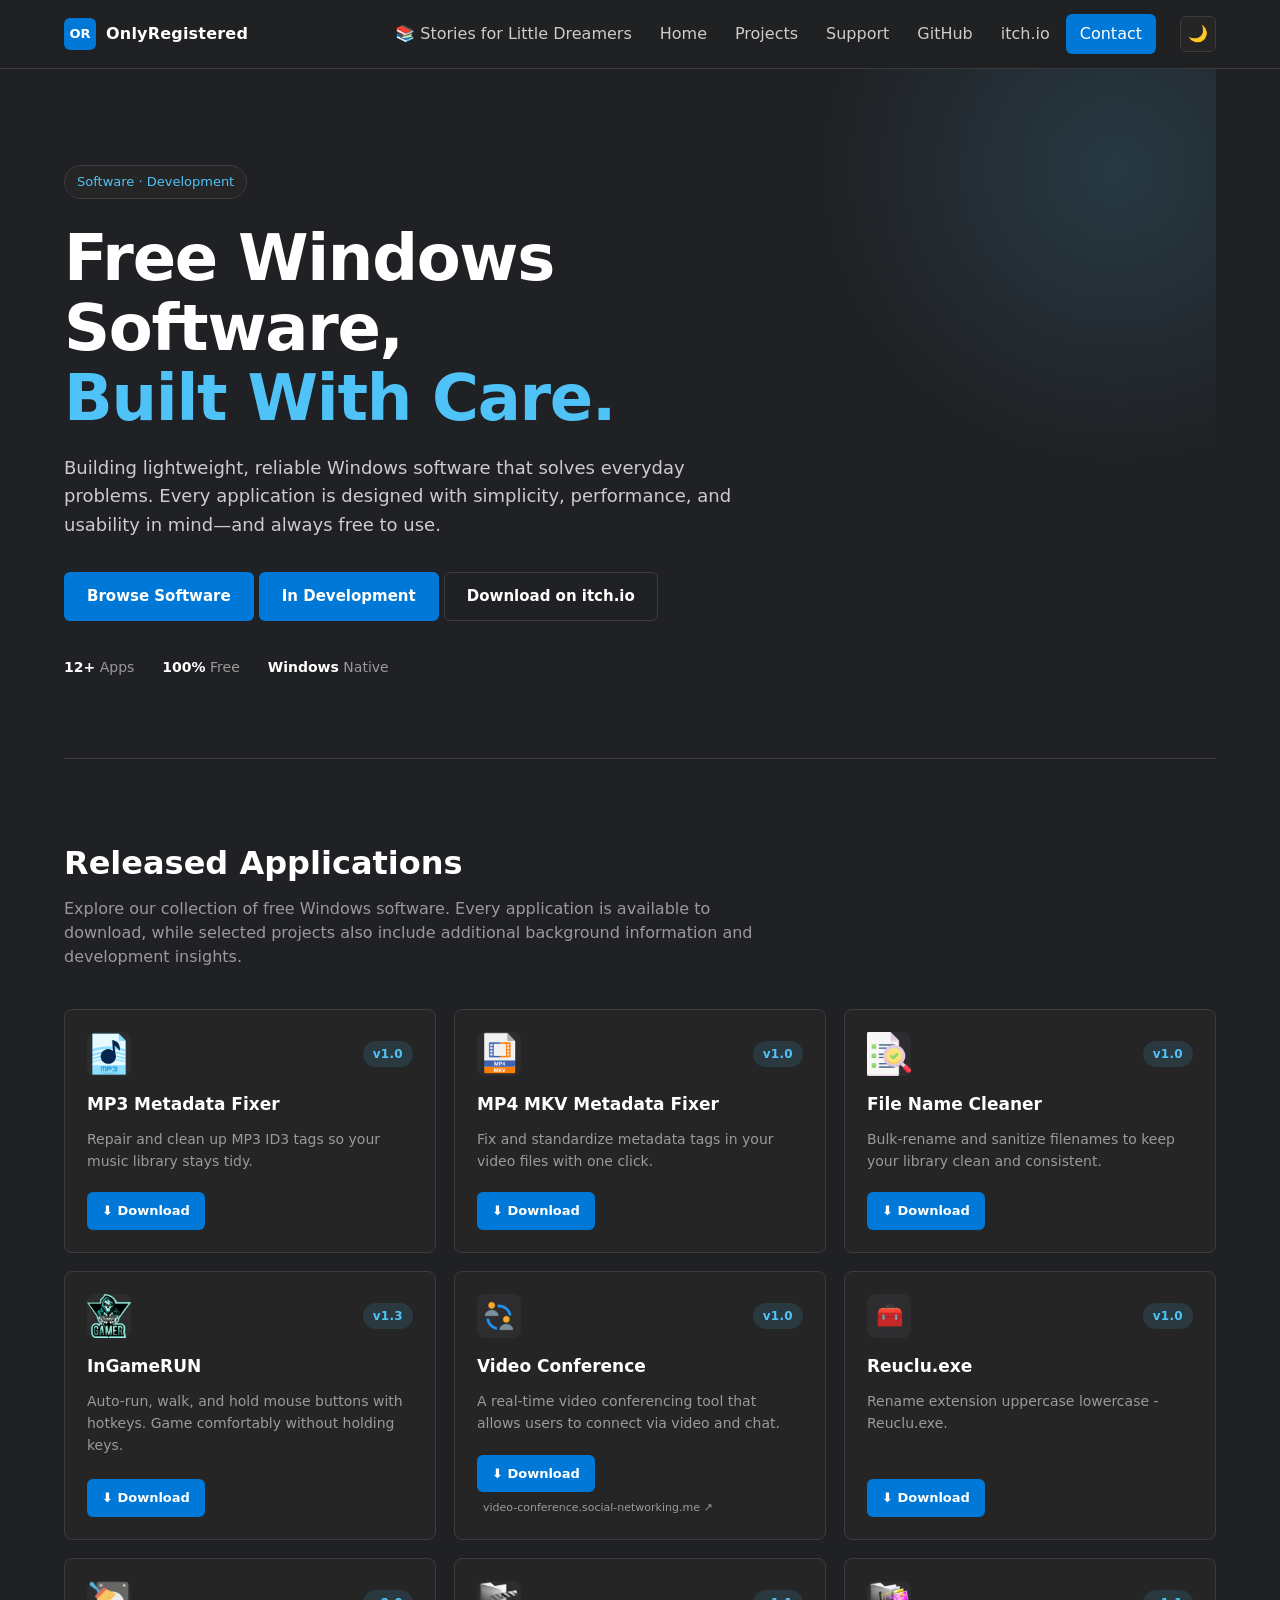
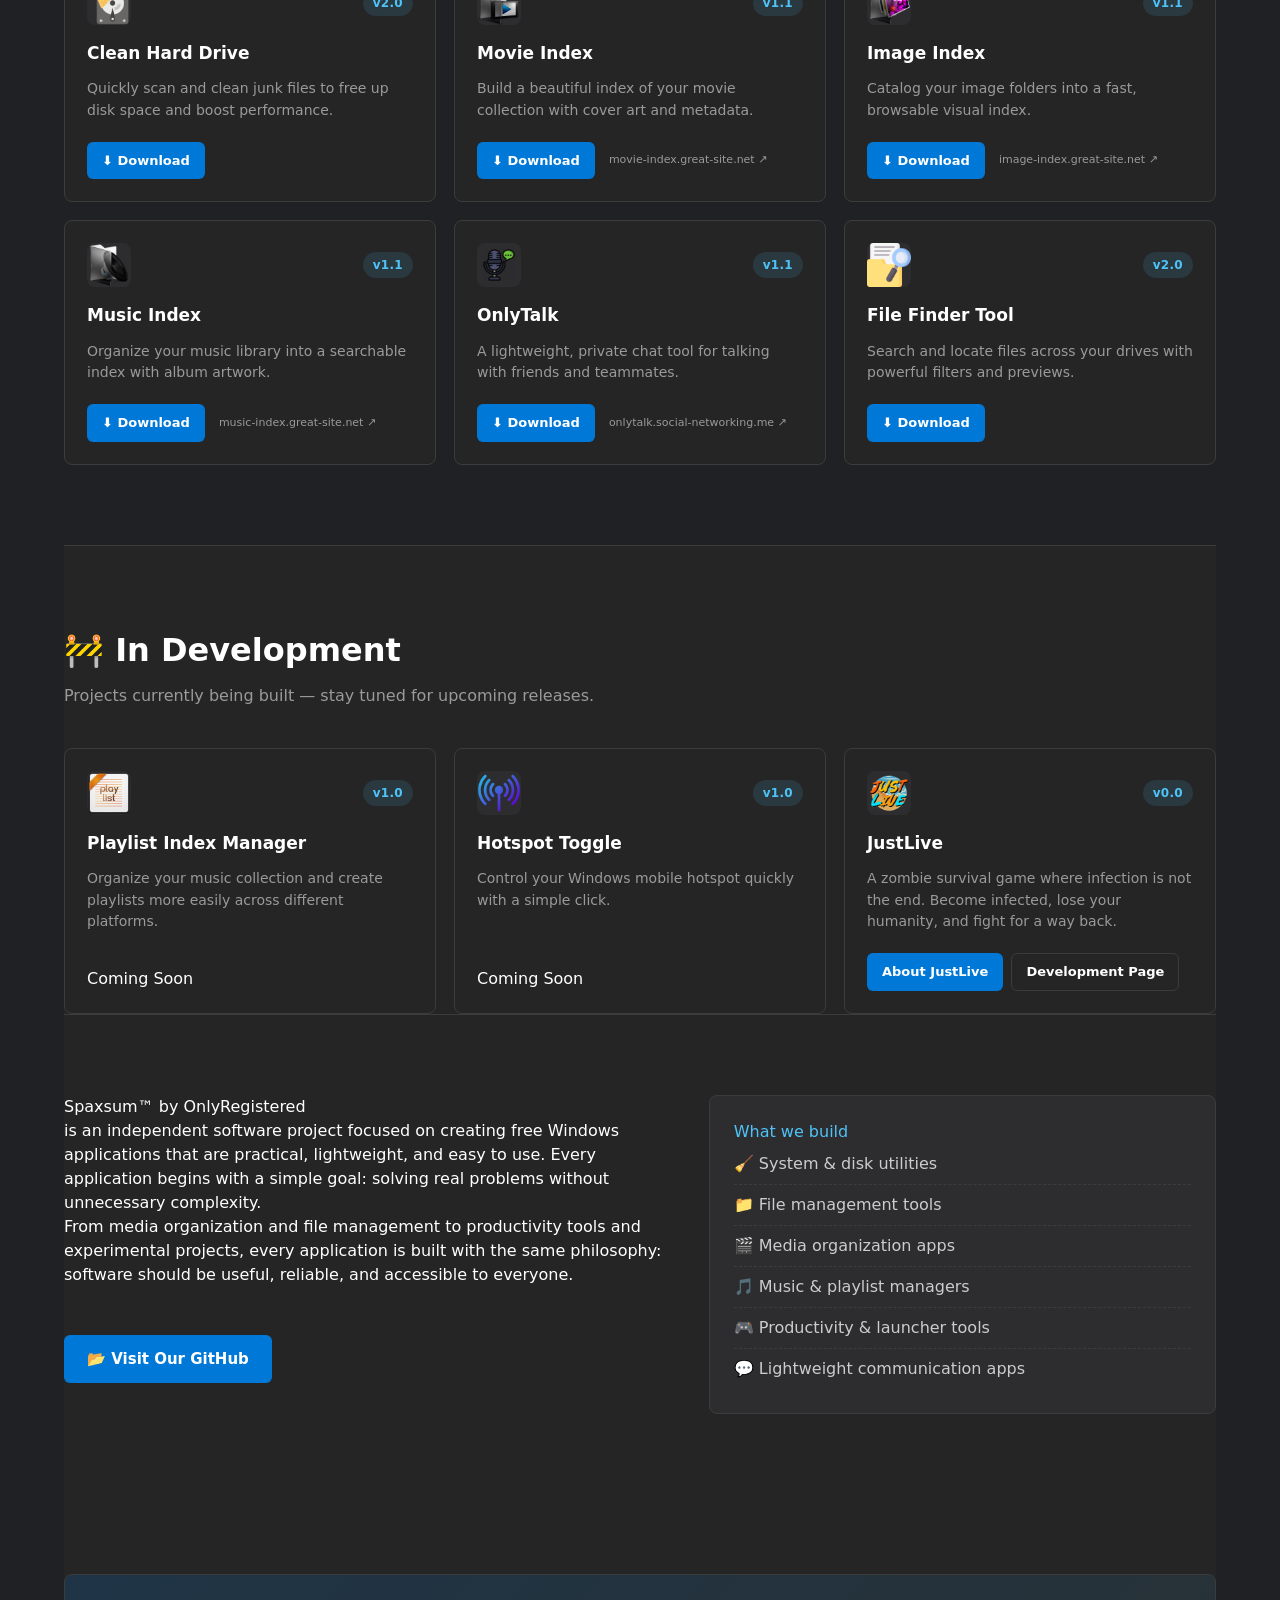
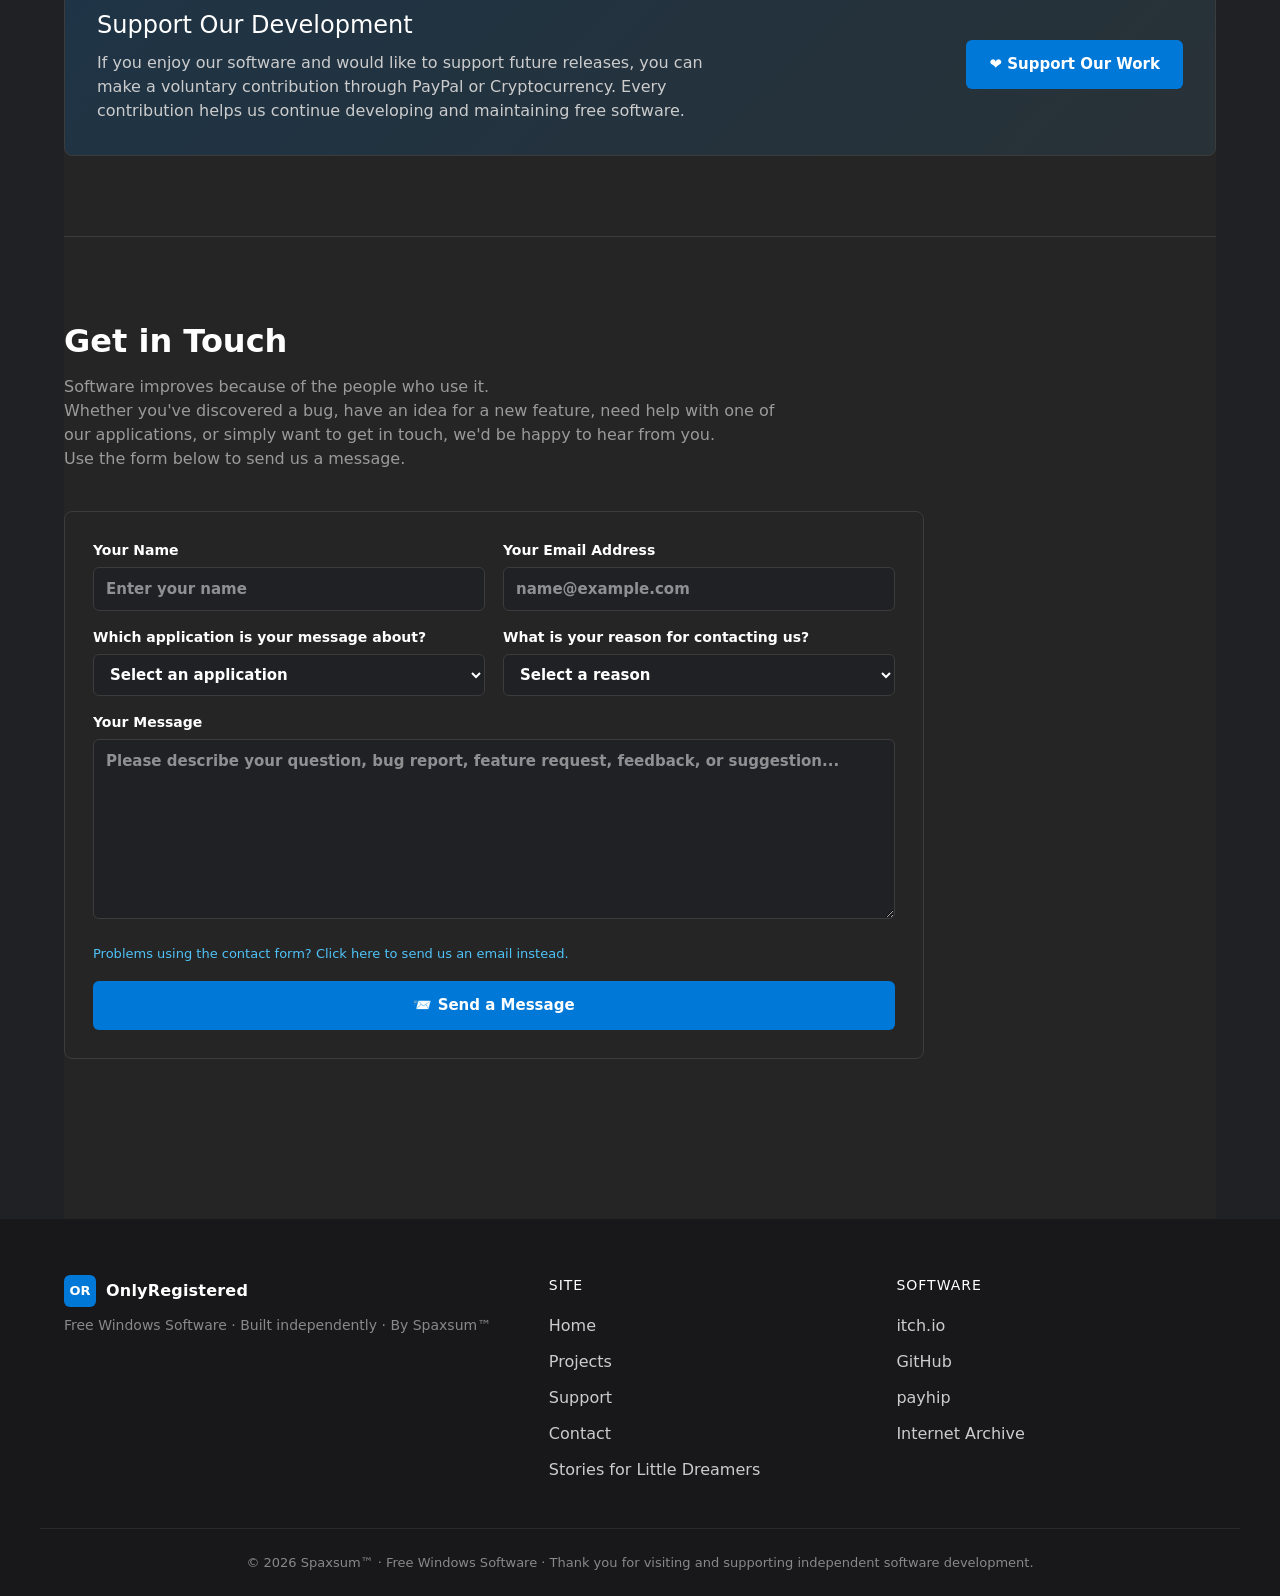
==== commit dc97a16b: "Add 'Stories for Little Dreamers' link to index.html Added a link to 'Stories for Little Dreamers' i" ====
--- a/index.html
+++ b/index.html
@@ -464,7 +464,8 @@
             <a href="https://onlyregistered.github.io/appfeedback/projects.html">Projects</a> 
             <a href="https://onlyregistered.github.io/appfeedback/support.html">Support</a> 
             <a href="https://onlyregistered.github.io/appfeedback/#feedback">Contact</a> 
-            </div> 
+            <a href="https://onlyregistered.github.io/appfeedback/stories/">Stories for Little Dreamers</a>
+          </div> 
       <div> 
             <h4>Software</h4> 
             <a href="https://onlyregistered.itch.io/" target="_blank" rel="noopener">itch.io</a> 
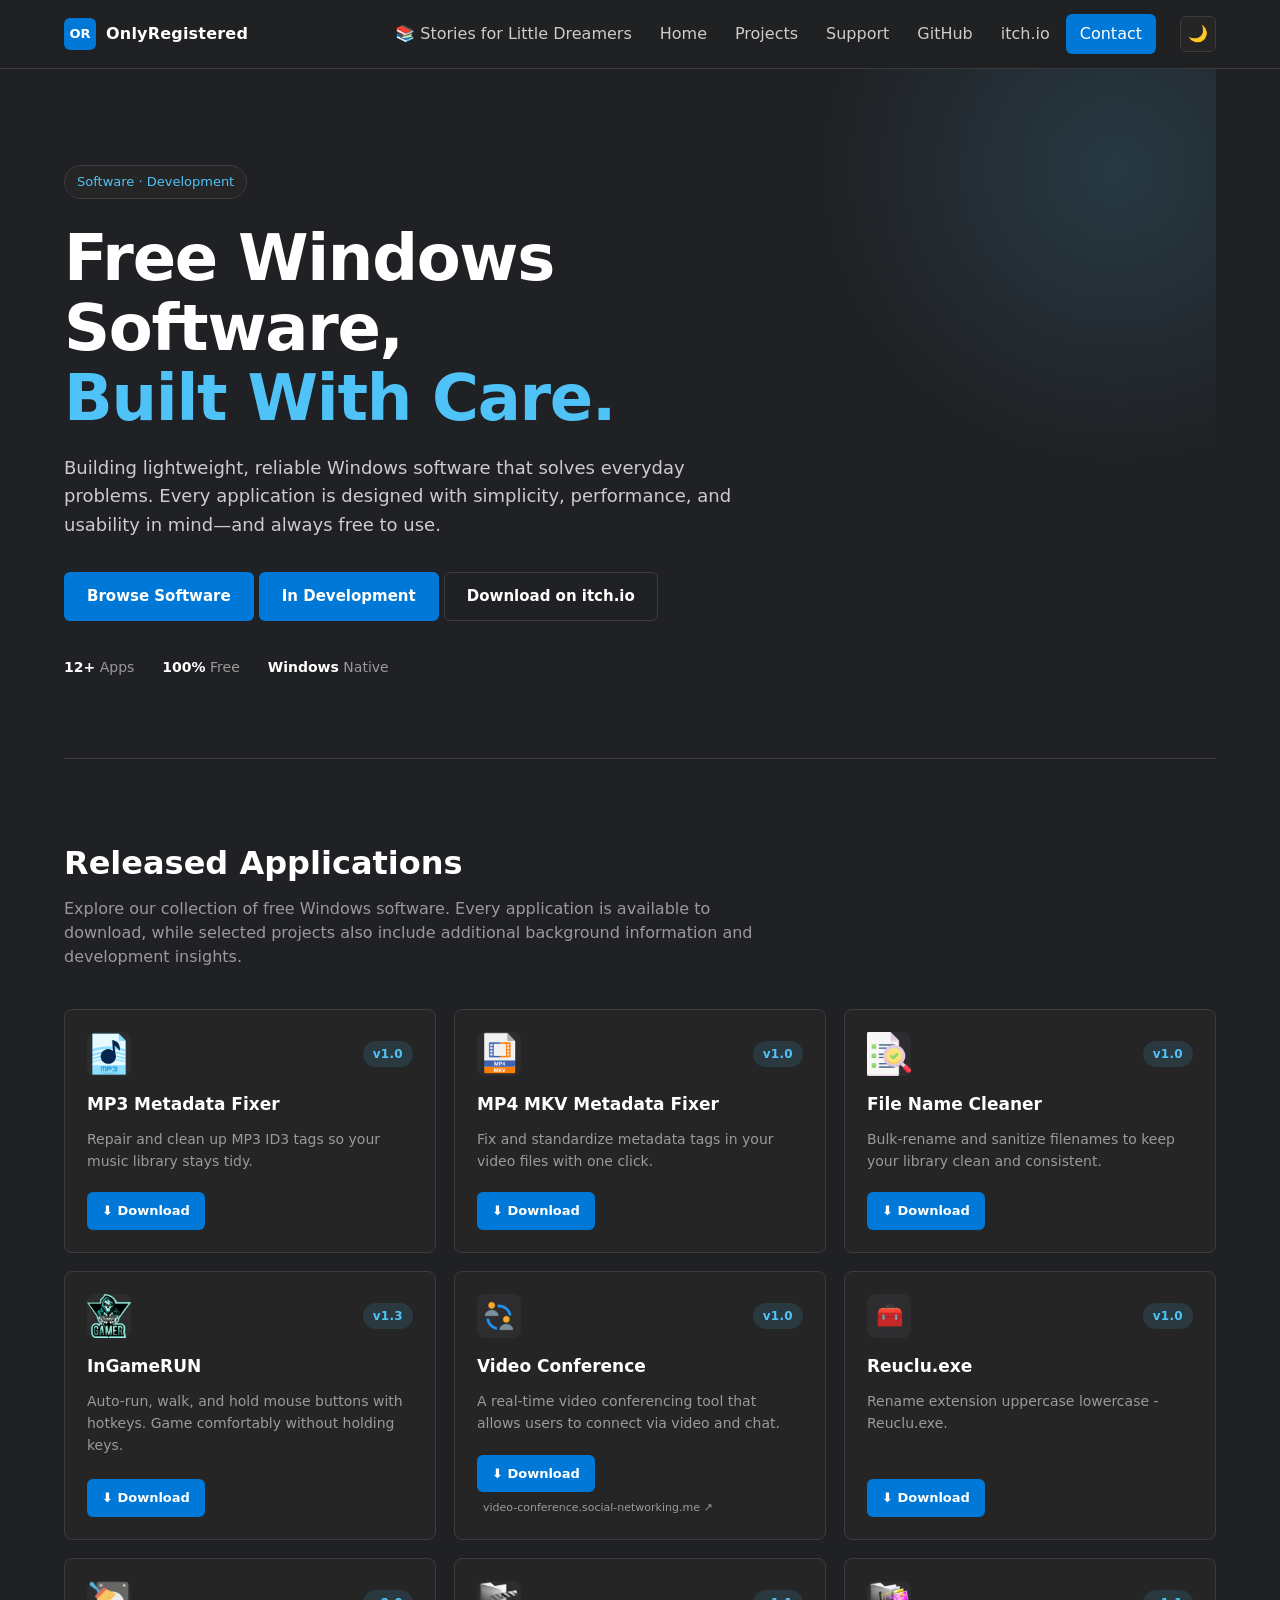
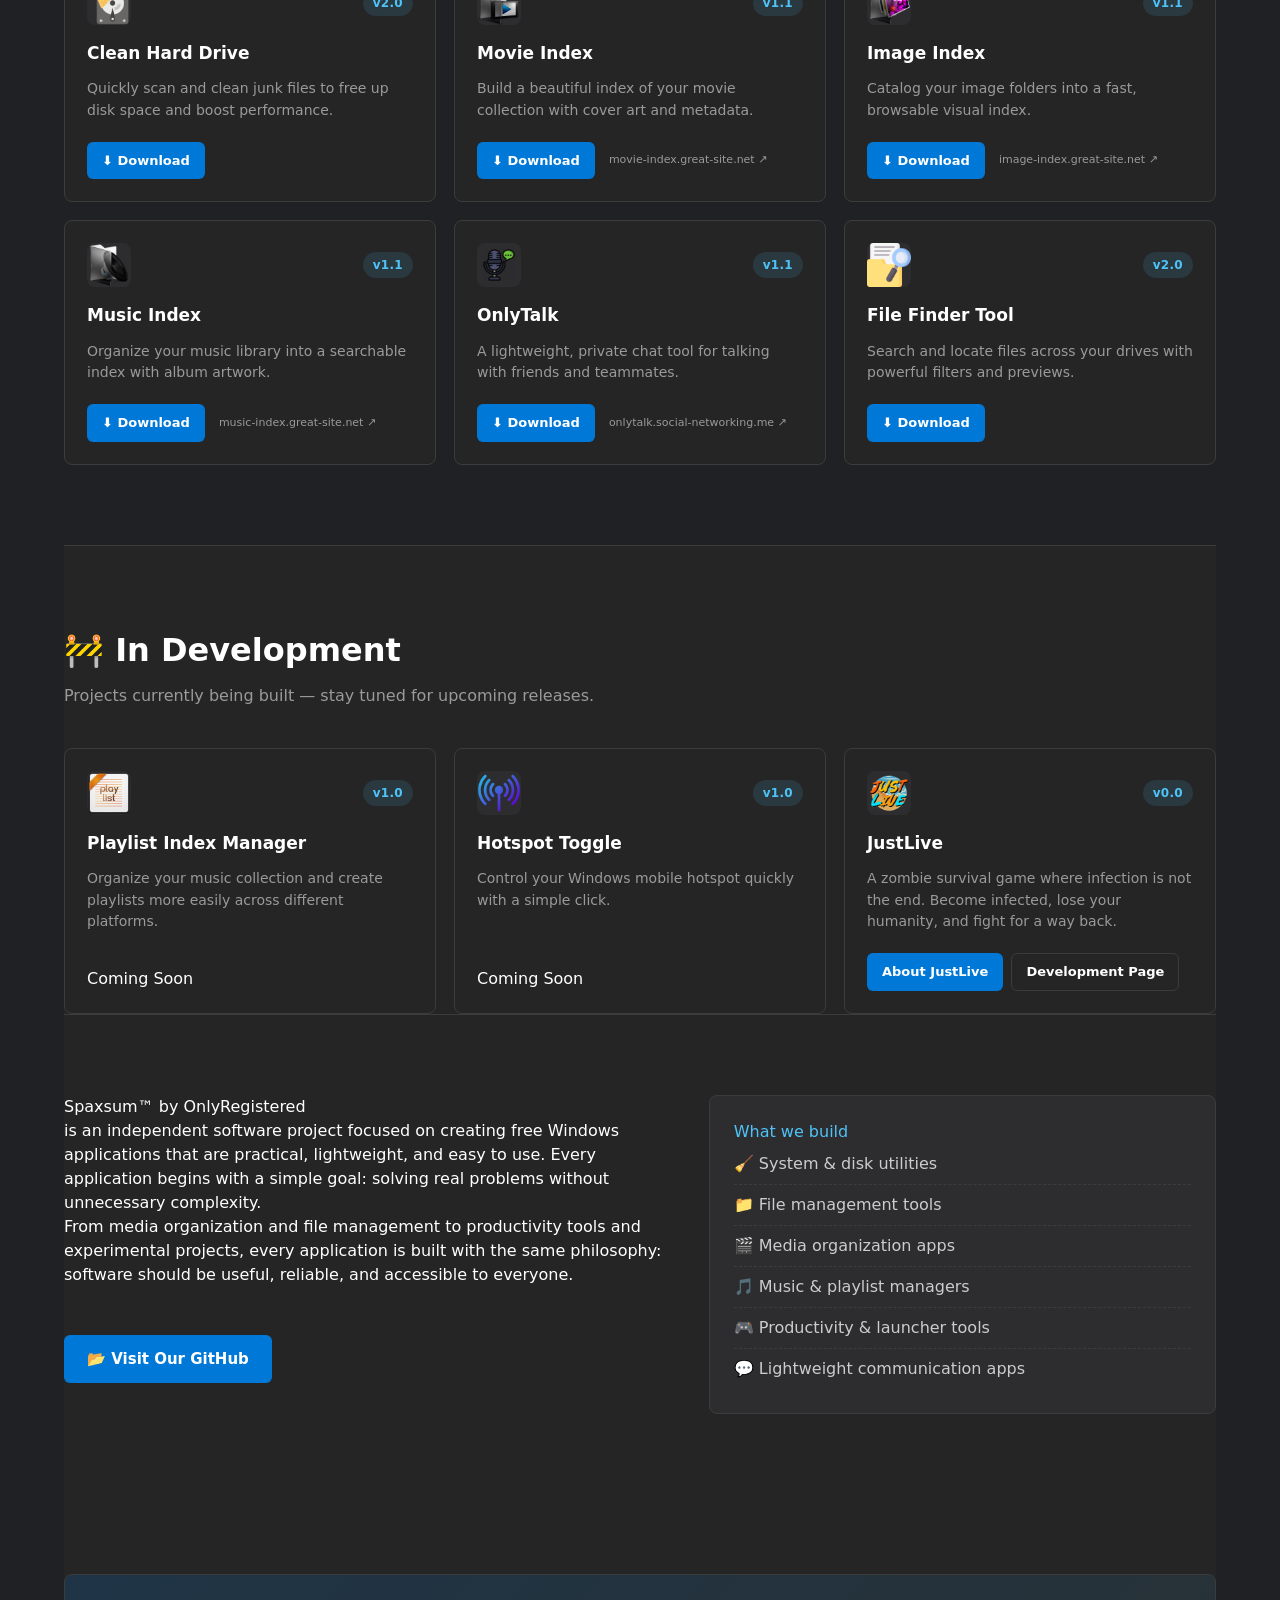
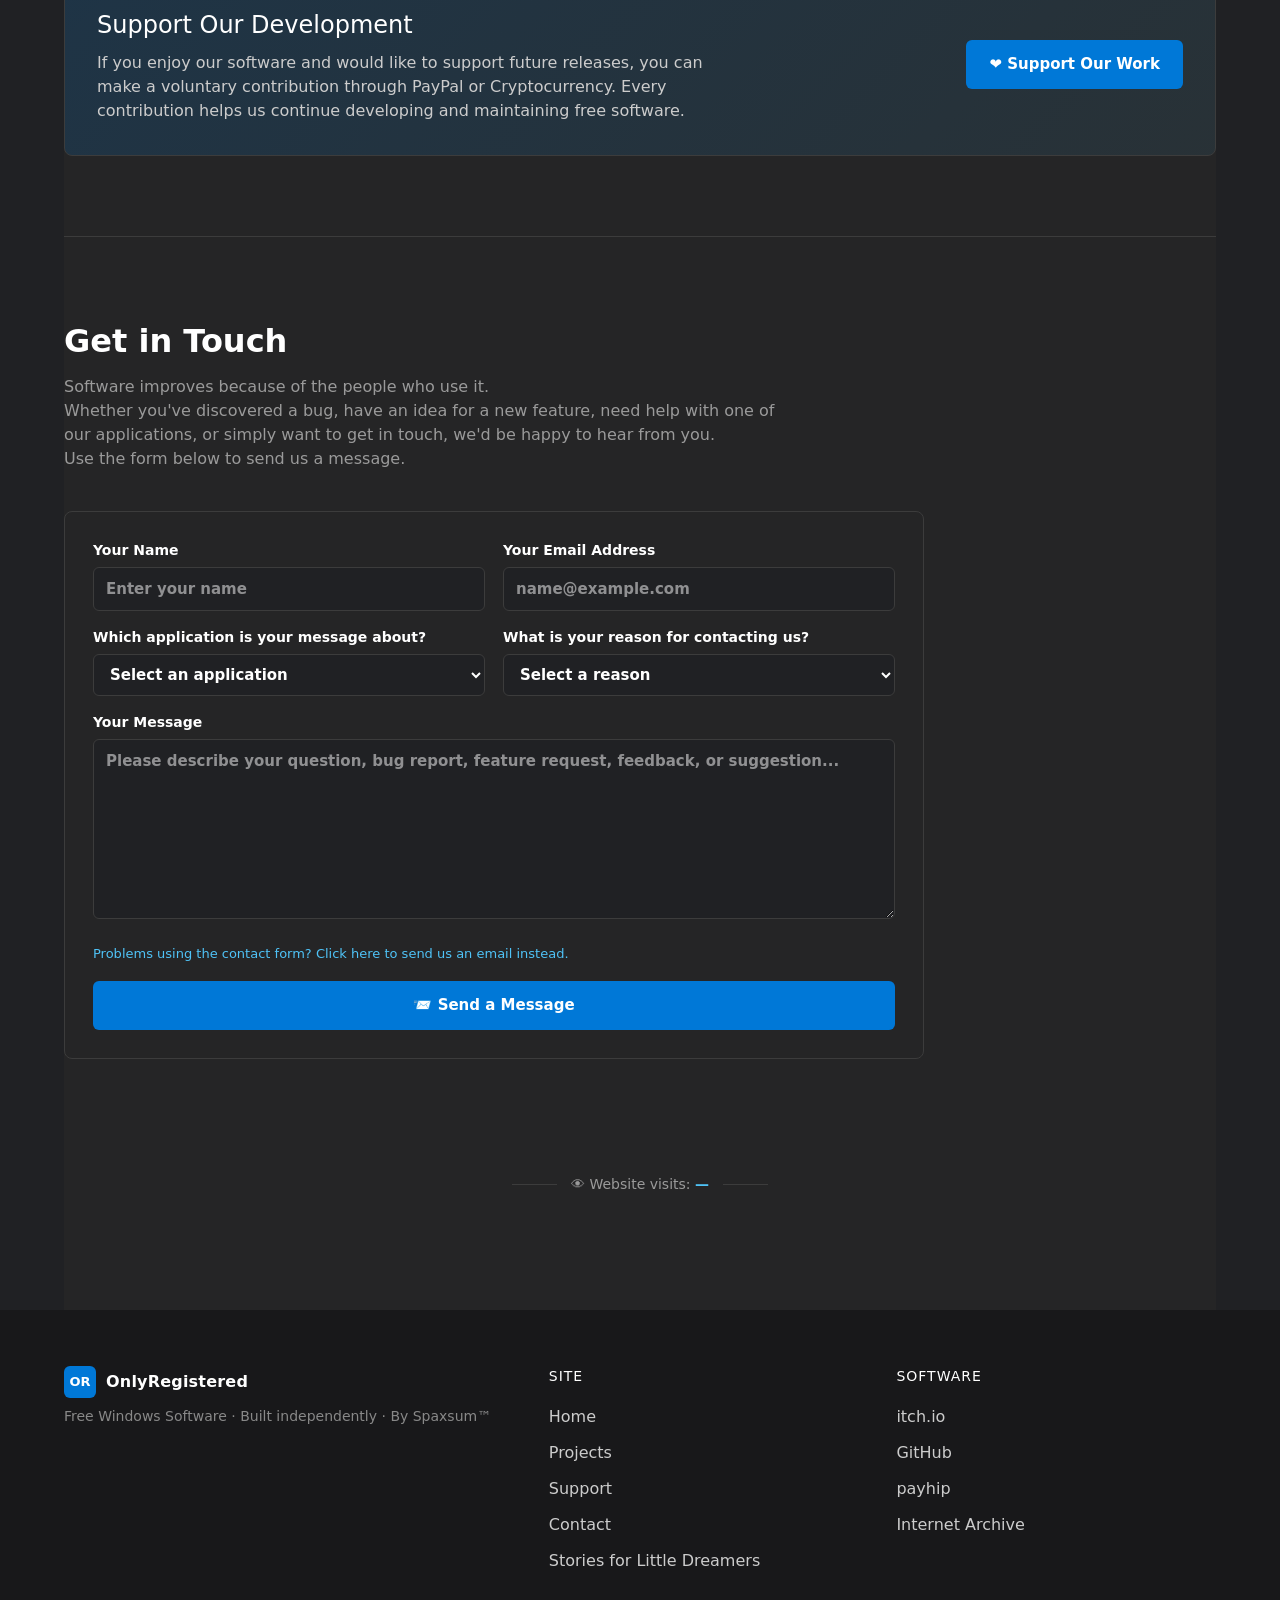
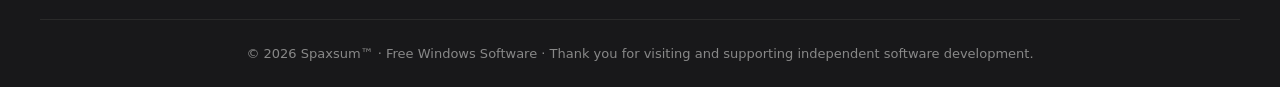
==== commit e54268d1: "Add website visitor counter to index.html Added a website visitor counter section to the HTML." ====
--- a/index.html
+++ b/index.html
@@ -448,6 +448,13 @@
 
 </section> 
 
+<!-- Website Visitor Counter -->
+<div style="display:flex;align-items:center;justify-content:center;gap:14px;margin:35px auto;color:var(--or-text-muted);font-size:14px;">
+  <span style="width:45px;height:1px;background:var(--or-border);"></span>
+  <span>👁 Website visits: <strong id="main-visitor-count" style="color:var(--or-accent);">—</strong></span>
+  <span style="width:45px;height:1px;background:var(--or-border);"></span>
+</div>
+
 </main> 
 
 <footer class="footer"> 
@@ -465,7 +472,7 @@
             <a href="https://onlyregistered.github.io/appfeedback/support.html">Support</a> 
             <a href="https://onlyregistered.github.io/appfeedback/#feedback">Contact</a> 
             <a href="https://onlyregistered.github.io/appfeedback/stories/">Stories for Little Dreamers</a>
-          </div> 
+      </div> 
       <div> 
             <h4>Software</h4> 
             <a href="https://onlyregistered.itch.io/" target="_blank" rel="noopener">itch.io</a> 
